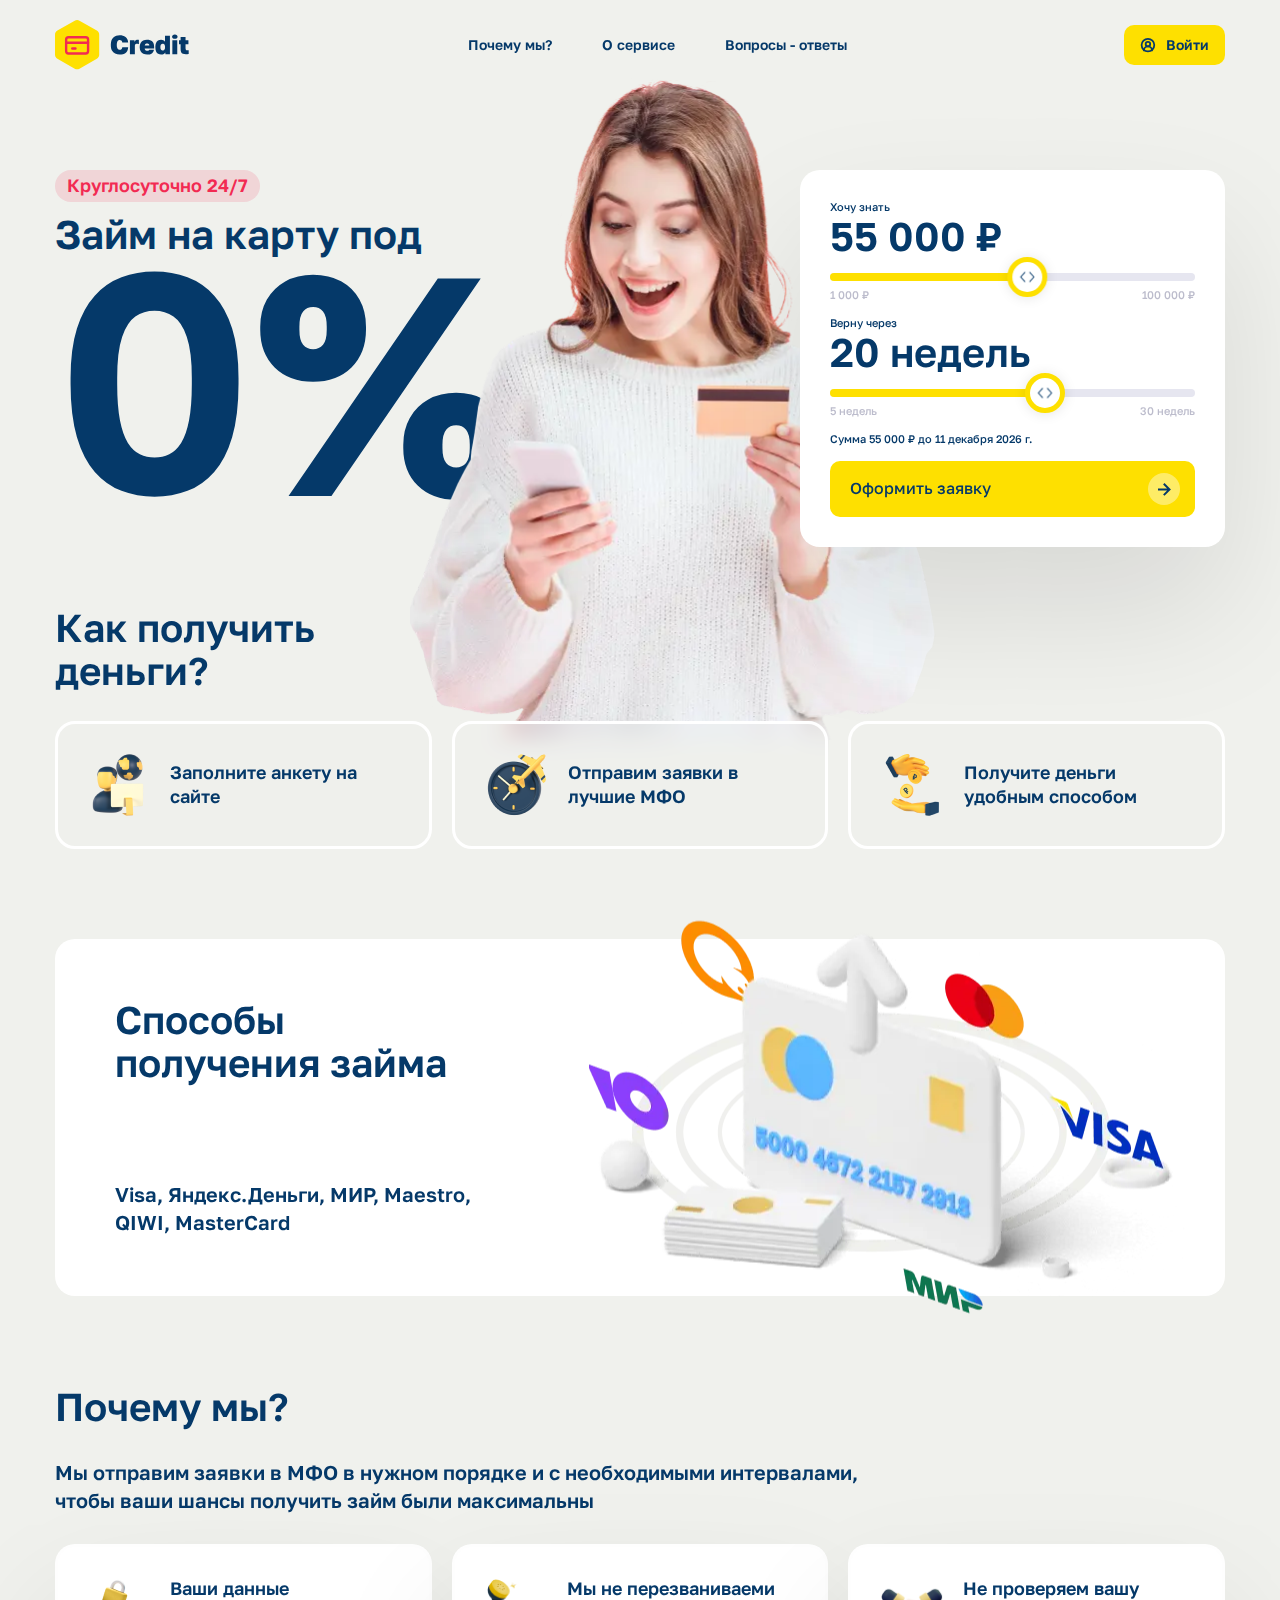
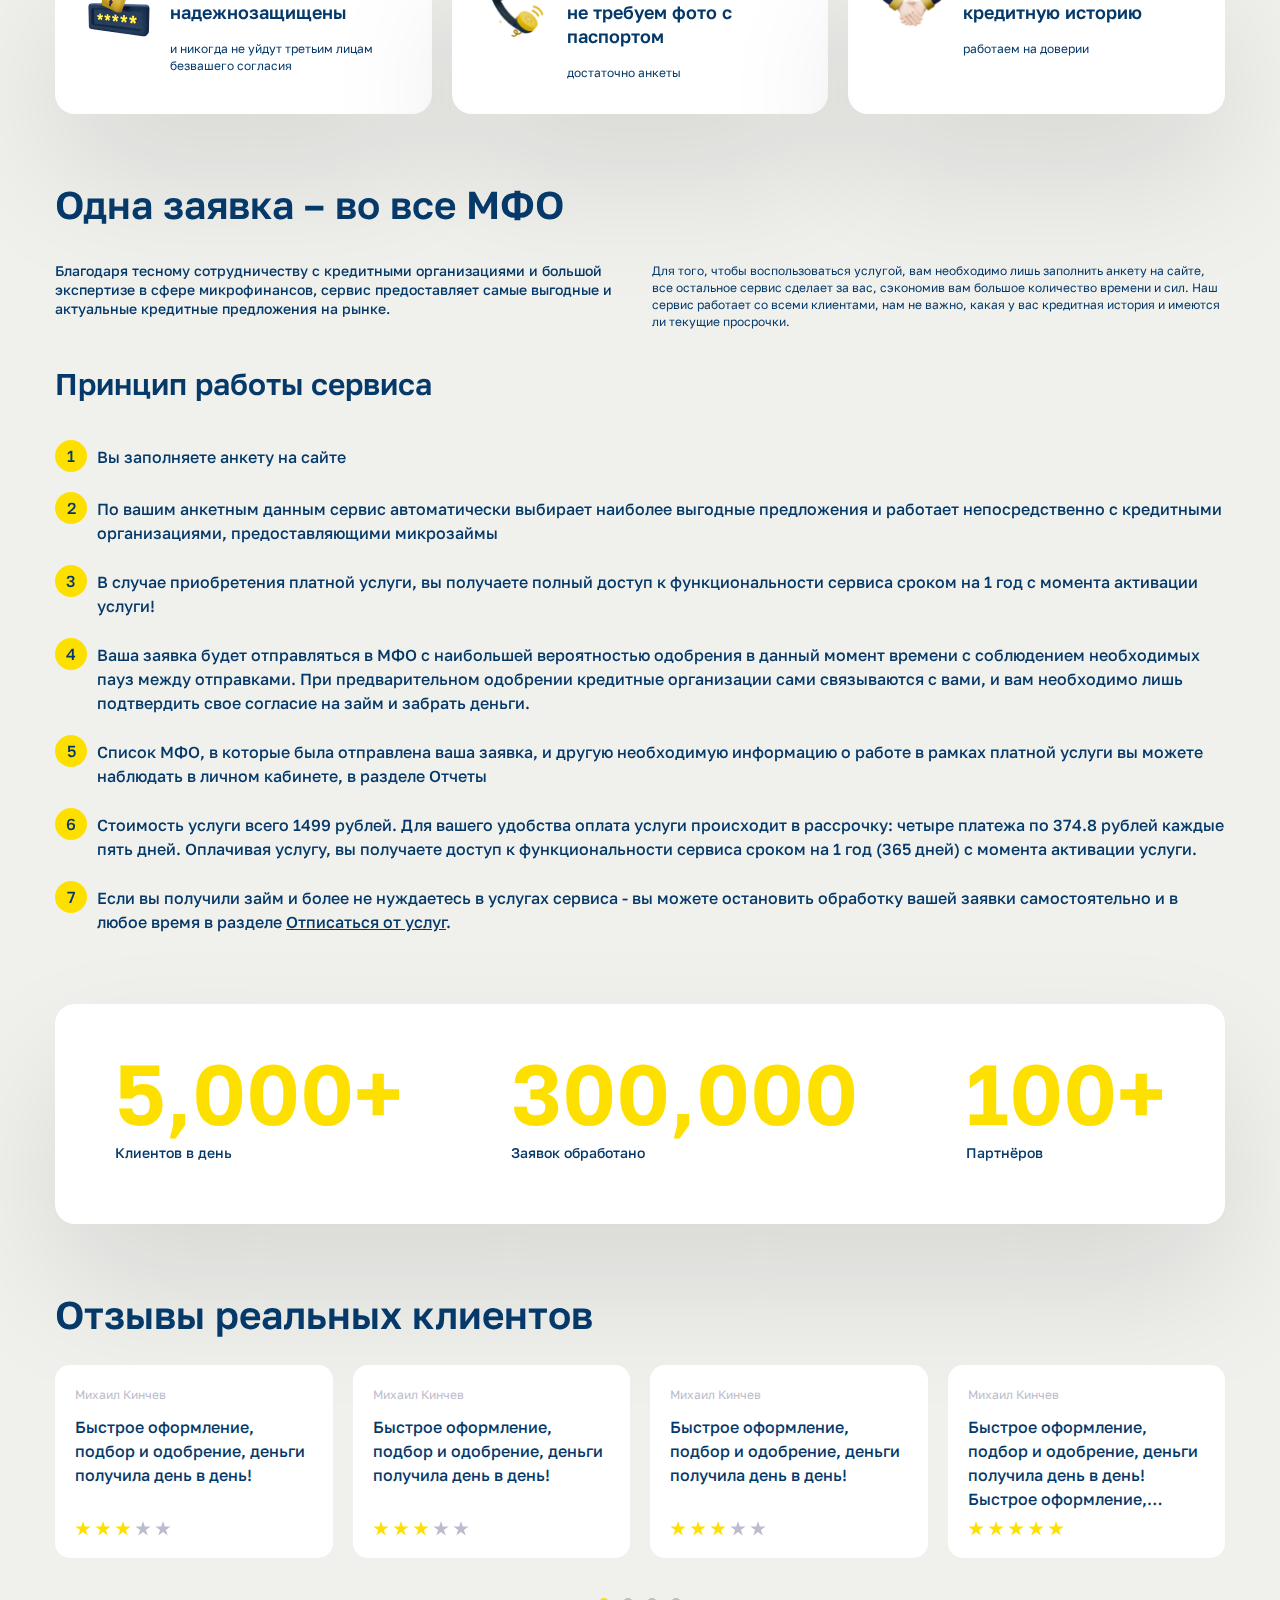
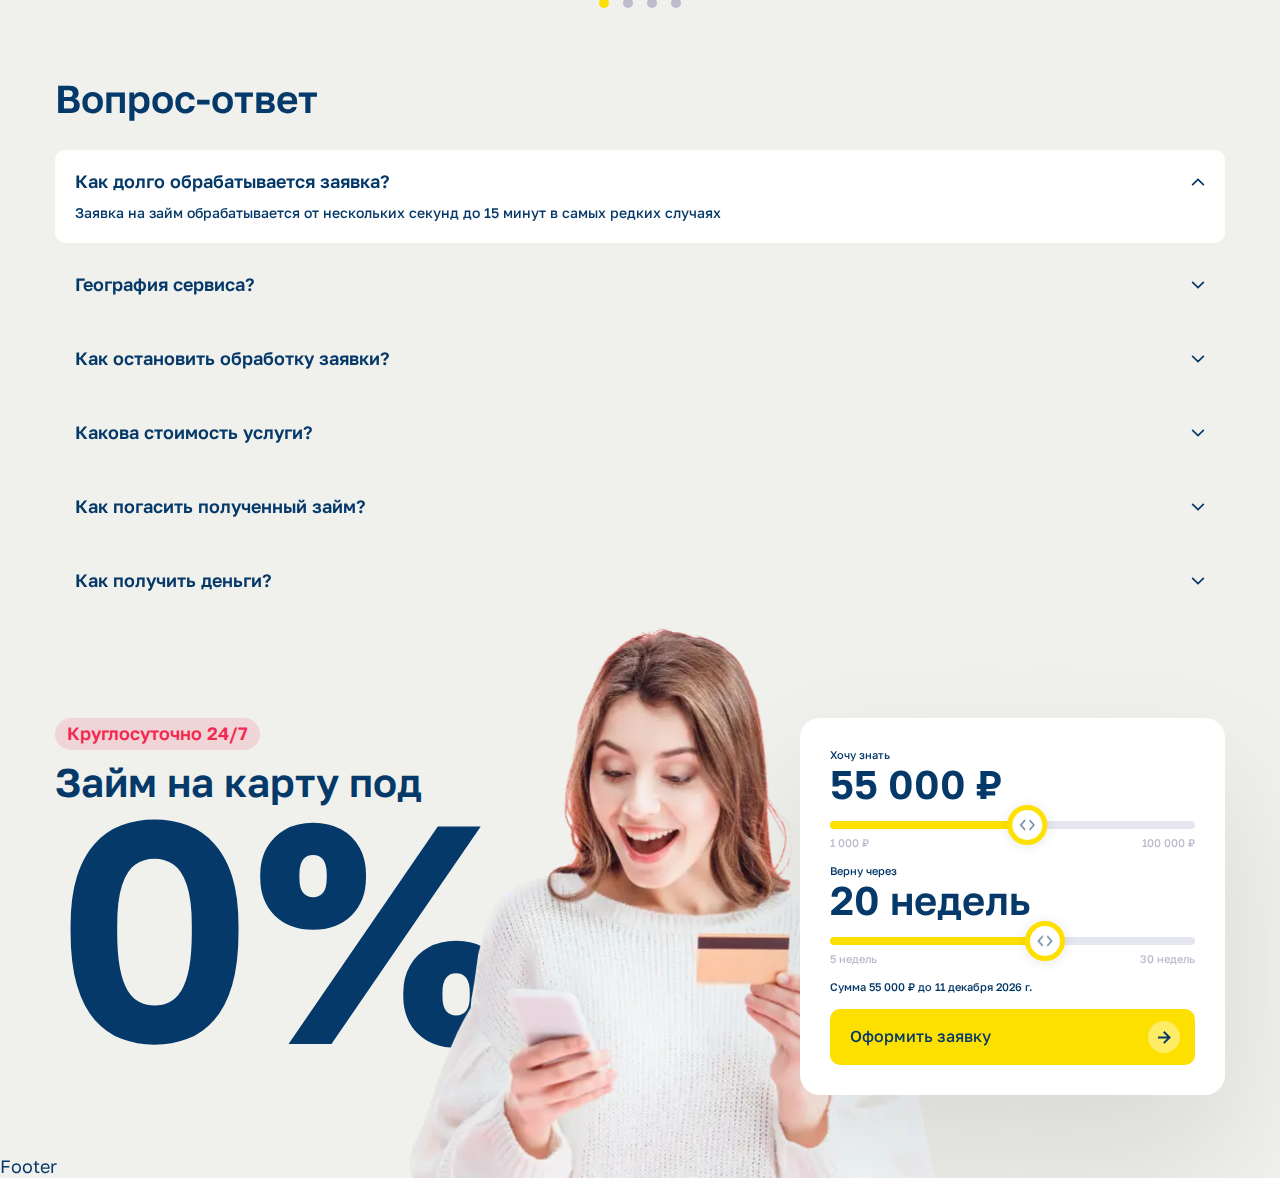
==== index.html @ 1c67c87c "init" ====
<!DOCTYPE html>
<html lang="ru">
  <head>
    <meta charset="UTF-8" />
    <meta http-equiv="x-ua-compatible" content="ie=edge" />
    <meta
      name="viewport"
      content="width=device-width,initial-scale=1,shrink-to-fit=no"
    />
    <meta name="robots" content="index, follow" />
    <meta name="google" content="notranslate" />
    <meta name="format-detection" content="telephone=no" />
    <meta name="description" content="" />
    <title>Главная</title>
    <link rel="stylesheet" href="./css/index.min.css" />
  </head>
  <body>
    <div class="wrapper">
      <header class="header" data-menu>
        <div class="container">
          <div class="header__wrapper">
            <a class="header__loog" href="./index.html"
              ><img src="./images/header/logo.svg" alt="logo"
            /></a>
            <div class="header__menu">
              <div class="header__actions">
                <div class="header__actions-wrapper">
                  <span class="header__action" data-anchor="application"
                    >Почему мы?</span
                  >
                  <a class="header__action" href="#">О сервисе</a>
                  <span class="header__action" data-anchor="questions"
                    >Вопросы - ответы</span
                  >
                </div>
              </div>
              <a class="header__menu-button button button_icon" href="#"
                ><svg>
                  <use
                    href="./images/sprite.svg#user"
                    xlink:href="./images/sprite.svg#user"
                  ></use>
                </svg>
                Войти</a
              >
            </div>
            <a class="header__user" href="#"
              ><svg>
                <use
                  href="./images/sprite.svg#user"
                  xlink:href="./images/sprite.svg#user"
                ></use>
              </svg>
              <span>Войти</span></a
            >
            <div class="header__menu-toggle" data-menu-toggle>
              <svg class="header__menu-icon-burger">
                <use
                  href="./images/sprite.svg#menu"
                  xlink:href="./images/sprite.svg#menu"
                ></use>
              </svg>
              <svg class="header__menu-icon-cross">
                <use
                  href="./images/sprite.svg#cross"
                  xlink:href="./images/sprite.svg#cross"
                ></use>
              </svg>
            </div>
          </div>
        </div>
      </header>
      <main class="content">
        <div class="index">
          <div class="index__calc calc">
            <div class="container">
              <div class="calc__wrapper">
                <div class="calc__top">
                  <div>Круглосуточно 24/7</div>
                  <span>Займ на карту под</span> <strong>0%</strong>
                </div>
                <form class="calc__form">
                  <div class="calc__group">
                    <span class="calc__sublabel">Хочу знать</span>
                    <strong class="calc__current-value" data-range-slider-sum
                      >55 000 ₽</strong
                    >
                    <div class="calc__range" data-range-slider="sum"></div>
                  </div>
                  <div class="calc__group">
                    <span class="calc__sublabel">Верну через</span>
                    <strong
                      class="calc__current-value"
                      data-range-slider-value-date
                      >20 недель</strong
                    >
                    <div class="calc__range" data-range-slider="day"></div>
                  </div>
                  <span class="calc__output"
                    >Сумма <span data-range-slider-sum>55 000 ₽</span> до
                    <span data-range-slider-date>30 апреля 2024 г.</span> </span
                  ><button class="calc__submit button" type="submit">
                    Оформить заявку
                    <span class="button__icon"
                      ><svg>
                        <use
                          href="./images/sprite.svg#arrow"
                          xlink:href="./images/sprite.svg#arrow"
                        ></use></svg
                    ></span>
                  </button>
                </form>
                <picture class="calc__image"
                  ><source
                    srcset="./images/calc/img_01.webp"
                    type="image/webp"
                    media="(min-width: 768px)" />
                  <source
                    srcset="./images/calc/img_01.png"
                    type="image/png"
                    media="(min-width: 768px)" />
                  <source
                    srcset="./images/calc/img-mobile_01.webp"
                    type="image/webp" />
                  <img src="./images/calc/img-mobile_01.png" alt="image"
                /></picture>
              </div>
            </div>
          </div>
          <div class="index__get-money get-money">
            <div class="container">
              <div class="get-money__wrapper">
                <h2 class="get-money__title index__title">
                  Как получить<br />деньги?
                </h2>
                <div class="get-money__items">
                  <div class="get-money__item">
                    <img
                      class="get-money__icon"
                      src="./images/get-money/icon_01.png"
                      alt="icon"
                    />
                    <span class="get-money__label"
                      >Заполните анкету на сайте</span
                    >
                  </div>
                  <div class="get-money__item">
                    <img
                      class="get-money__icon"
                      src="./images/get-money/icon_02.png"
                      alt="icon"
                    />
                    <span class="get-money__label"
                      >Отправим заявки в лучшие МФО</span
                    >
                  </div>
                  <div class="get-money__item">
                    <img
                      class="get-money__icon"
                      src="./images/get-money/icon_03.png"
                      alt="icon"
                    />
                    <span class="get-money__label"
                      >Получите деньги удобным способом</span
                    >
                  </div>
                </div>
              </div>
            </div>
          </div>
          <div class="index__paycards paycards">
            <div class="container">
              <div class="paycards__wrapper">
                <div class="paycards__body">
                  <div class="paycards__info">
                    <h2 class="paycards__title index__title">
                      Способы<br />получения займа
                    </h2>
                    <span class="paycards__subtitle"
                      >Visa, Яндекс.Деньги, МИР, Maestro, QIWI, MasterCard</span
                    >
                  </div>
                  <div class="paycards__logos">
                    <img src="./images/paycards/logo_01.svg" alt="logo" />
                    <img src="./images/paycards/logo_02.svg" alt="logo" />
                    <img src="./images/paycards/logo_03.svg" alt="logo" />
                    <img src="./images/paycards/logo_04.svg" alt="logo" />
                    <img src="./images/paycards/logo_05.svg" alt="logo" />
                  </div>
                  <picture class="paycards__image"
                    ><source
                      srcset="./images/paycards/img_01.webp"
                      type="image/webp"
                      media="(min-width: 576px)" />
                    <img src="./images/paycards/img_01.png" alt="logos"
                  /></picture>
                </div>
              </div>
            </div>
          </div>
          <div class="index__features features">
            <div class="container">
              <div class="features__wrapper">
                <h2 class="features__title index__title">Почему мы?</h2>
                <span class="features__subtitle"
                  >Мы отправим заявки в МФО в нужном порядке и с необходимыми
                  интервалами, чтобы ваши шансы получить займ были
                  максимальны</span
                >
                <div class="features__items">
                  <div class="features__item">
                    <div class="features__logo">
                      <img src="./images/features/img_01.png" alt="logo" />
                    </div>
                    <div class="features__info">
                      <span class="features__label"
                        >Ваши данные надежнозащищены</span
                      >
                      <p class="features__sublabel">
                        и никогда не уйдут третьим лицам безвашего согласия
                      </p>
                    </div>
                  </div>
                  <div class="features__item">
                    <div class="features__logo">
                      <img src="./images/features/img_02.png" alt="logo" />
                    </div>
                    <div class="features__info">
                      <span class="features__label"
                        >Мы не перезваниваеми не требуем фото с паспортом</span
                      >
                      <p class="features__sublabel">достаточно анкеты</p>
                    </div>
                  </div>
                  <div class="features__item">
                    <div class="features__logo">
                      <img src="./images/features/img_03.png" alt="logo" />
                    </div>
                    <div class="features__info">
                      <span class="features__label"
                        >Не проверяем вашу кредитную историю</span
                      >
                      <p class="features__sublabel">работаем на доверии</p>
                    </div>
                  </div>
                </div>
              </div>
            </div>
          </div>
          <div class="index__index-info index-info">
            <div class="container">
              <div class="index-info__wrapper">
                <h2 class="index-info__title index__title">
                  Одна заявка – во все МФО
                </h2>
                <div class="index-info__head">
                  <span class="index-info__subtitle"
                    >Благодаря тесному сотрудничеству с кредитными организациями
                    и большой экспертизе в сфере микрофинансов, сервис
                    предоставляет самые выгодные и актуальные кредитные
                    предложения на рынке.</span
                  >
                  <span class="index-info__text"
                    >Для того, чтобы воспользоваться услугой, вам необходимо
                    лишь заполнить анкету на сайте, все остальное сервис сделает
                    за вас, сэкономив вам большое количество времени и сил. Наш
                    сервис работает со всеми клиентами, нам не важно, какая у
                    вас кредитная история и имеются ли текущие просрочки.</span
                  >
                </div>
                <span class="index-info__label">Принцип работы сервиса</span>
                <ul class="index-info__list">
                  <li class="index-info__item">
                    <p>Вы заполняете анкету на сайте</p>
                  </li>
                  <li class="index-info__item">
                    <p>
                      По вашим анкетным данным сервис автоматически выбирает
                      наиболее выгодные предложения и работает непосредственно с
                      кредитными организациями, предоставляющими микрозаймы
                    </p>
                  </li>
                  <li class="index-info__item">
                    <p>
                      В случае приобретения платной услуги, вы получаете полный
                      доступ к функциональности сервиса сроком на 1 год с
                      момента активации услуги!
                    </p>
                  </li>
                  <li class="index-info__item">
                    <p>
                      Ваша заявка будет отправляться в МФО с наибольшей
                      вероятностью одобрения в данный момент времени с
                      соблюдением необходимых пауз между отправками. При
                      предварительном одобрении кредитные организации сами
                      связываются с вами, и вам необходимо лишь подтвердить свое
                      согласие на займ и забрать деньги.
                    </p>
                  </li>
                  <li class="index-info__item">
                    <p>
                      Список МФО, в которые была отправлена ваша заявка, и
                      другую необходимую информацию о работе в рамках платной
                      услуги вы можете наблюдать в личном кабинете, в разделе
                      Отчеты
                    </p>
                  </li>
                  <li class="index-info__item">
                    <p>
                      Стоимость услуги всего 1499 рублей. Для вашего удобства
                      оплата услуги происходит в рассрочку: четыре платежа по
                      374.8 рублей каждые пять дней. Оплачивая услугу, вы
                      получаете доступ к функциональности сервиса сроком на 1
                      год (365 дней) с момента активации услуги.
                    </p>
                  </li>
                  <li class="index-info__item">
                    <p>
                      Если вы получили займ и более не нуждаетесь в услугах
                      сервиса - вы можете остановить обработку вашей заявки
                      самостоятельно и в любое время в разделе
                      <a href="#">Отписаться от услуг</a>.
                    </p>
                  </li>
                </ul>
              </div>
            </div>
          </div>
          <div class="index__statistics statistics">
            <div class="container">
              <div class="statistics__wrapper">
                <div class="statistics__items">
                  <div class="statistics__item">
                    <div class="statistics__icon">
                      <img src="./images/statistics/icon_01.svg" alt="icon" />
                    </div>
                    <div class="statistics__info">
                      <strong class="statistics__value">5,000+</strong>
                      <span class="statistics__label">Клиентов в день</span>
                    </div>
                  </div>
                  <div class="statistics__item">
                    <div class="statistics__icon">
                      <img src="./images/statistics/icon_02.svg" alt="icon" />
                    </div>
                    <div class="statistics__info">
                      <strong class="statistics__value">300,000</strong>
                      <span class="statistics__label">Заявок обработано</span>
                    </div>
                  </div>
                  <div class="statistics__item">
                    <div class="statistics__icon">
                      <img src="./images/statistics/icon_01.svg" alt="icon" />
                    </div>
                    <div class="statistics__info">
                      <strong class="statistics__value">100+</strong>
                      <span class="statistics__label">Партнёров</span>
                    </div>
                  </div>
                </div>
              </div>
            </div>
          </div>
          <div class="index__reviews reviews">
            <div class="container">
              <div class="reviews__wrapper">
                <h2 class="reviews__title index__title">
                  Отзывы реальных клиентов
                </h2>
                <div class="reviews__slider">
                  <div class="swiper" data-reviews-slider>
                    <div class="swiper-wrapper">
                      <div class="swiper-slide">
                        <div class="reviews__slide">
                          <span class="reviews__name">Михаил Кинчев</span>
                          <p class="reviews__comment">
                            Быстрое оформление, подбор и одобрение, деньги
                            получила день в день!
                          </p>
                          <div class="reviews__grade">
                            <img
                              src="./images/reviews/icon_01.svg"
                              alt="star"
                            />
                            <img
                              src="./images/reviews/icon_01.svg"
                              alt="star"
                            />
                            <img
                              src="./images/reviews/icon_01.svg"
                              alt="star"
                            />
                            <img
                              src="./images/reviews/icon_02.svg"
                              alt="star"
                            />
                            <img
                              src="./images/reviews/icon_02.svg"
                              alt="star"
                            />
                          </div>
                        </div>
                      </div>
                      <div class="swiper-slide">
                        <div class="reviews__slide">
                          <span class="reviews__name">Михаил Кинчев</span>
                          <p class="reviews__comment">
                            Быстрое оформление, подбор и одобрение, деньги
                            получила день в день!
                          </p>
                          <div class="reviews__grade">
                            <img
                              src="./images/reviews/icon_01.svg"
                              alt="star"
                            />
                            <img
                              src="./images/reviews/icon_01.svg"
                              alt="star"
                            />
                            <img
                              src="./images/reviews/icon_01.svg"
                              alt="star"
                            />
                            <img
                              src="./images/reviews/icon_02.svg"
                              alt="star"
                            />
                            <img
                              src="./images/reviews/icon_02.svg"
                              alt="star"
                            />
                          </div>
                        </div>
                      </div>
                      <div class="swiper-slide">
                        <div class="reviews__slide">
                          <span class="reviews__name">Михаил Кинчев</span>
                          <p class="reviews__comment">
                            Быстрое оформление, подбор и одобрение, деньги
                            получила день в день!
                          </p>
                          <div class="reviews__grade">
                            <img
                              src="./images/reviews/icon_01.svg"
                              alt="star"
                            />
                            <img
                              src="./images/reviews/icon_01.svg"
                              alt="star"
                            />
                            <img
                              src="./images/reviews/icon_01.svg"
                              alt="star"
                            />
                            <img
                              src="./images/reviews/icon_02.svg"
                              alt="star"
                            />
                            <img
                              src="./images/reviews/icon_02.svg"
                              alt="star"
                            />
                          </div>
                        </div>
                      </div>
                      <div class="swiper-slide">
                        <div class="reviews__slide">
                          <span class="reviews__name">Михаил Кинчев</span>
                          <p class="reviews__comment">
                            Быстрое оформление, подбор и одобрение, деньги
                            получила день в день! Быстрое оформление, подбор и
                            одобрение, деньги получила день в день!
                          </p>
                          <div class="reviews__grade">
                            <img
                              src="./images/reviews/icon_01.svg"
                              alt="star"
                            />
                            <img
                              src="./images/reviews/icon_01.svg"
                              alt="star"
                            />
                            <img
                              src="./images/reviews/icon_01.svg"
                              alt="star"
                            />
                            <img
                              src="./images/reviews/icon_01.svg"
                              alt="star"
                            />
                            <img
                              src="./images/reviews/icon_01.svg"
                              alt="star"
                            />
                          </div>
                        </div>
                      </div>
                      <div class="swiper-slide">
                        <div class="reviews__slide">
                          <span class="reviews__name">Михаил Кинчев</span>
                          <p class="reviews__comment">
                            Быстрое оформление, подбор и одобрение, деньги
                            получила день в день!
                          </p>
                          <div class="reviews__grade">
                            <img
                              src="./images/reviews/icon_01.svg"
                              alt="star"
                            />
                            <img
                              src="./images/reviews/icon_01.svg"
                              alt="star"
                            />
                            <img
                              src="./images/reviews/icon_01.svg"
                              alt="star"
                            />
                            <img
                              src="./images/reviews/icon_02.svg"
                              alt="star"
                            />
                            <img
                              src="./images/reviews/icon_02.svg"
                              alt="star"
                            />
                          </div>
                        </div>
                      </div>
                      <div class="swiper-slide">
                        <div class="reviews__slide">
                          <span class="reviews__name">Михаил Кинчев</span>
                          <p class="reviews__comment">
                            Быстрое оформление, подбор и одобрение, деньги
                            получила день в день! Быстрое оформление, подбор и
                            одобрение, деньги получила день в день!
                          </p>
                          <div class="reviews__grade">
                            <img
                              src="./images/reviews/icon_01.svg"
                              alt="star"
                            />
                            <img
                              src="./images/reviews/icon_01.svg"
                              alt="star"
                            />
                            <img
                              src="./images/reviews/icon_01.svg"
                              alt="star"
                            />
                            <img
                              src="./images/reviews/icon_01.svg"
                              alt="star"
                            />
                            <img
                              src="./images/reviews/icon_01.svg"
                              alt="star"
                            />
                          </div>
                        </div>
                      </div>
                      <div class="swiper-slide">
                        <div class="reviews__slide">
                          <span class="reviews__name">Михаил Кинчев</span>
                          <p class="reviews__comment">
                            Быстрое оформление, подбор и одобрение, деньги
                            получила день в день!
                          </p>
                          <div class="reviews__grade">
                            <img
                              src="./images/reviews/icon_01.svg"
                              alt="star"
                            />
                            <img
                              src="./images/reviews/icon_01.svg"
                              alt="star"
                            />
                            <img
                              src="./images/reviews/icon_01.svg"
                              alt="star"
                            />
                            <img
                              src="./images/reviews/icon_02.svg"
                              alt="star"
                            />
                            <img
                              src="./images/reviews/icon_02.svg"
                              alt="star"
                            />
                          </div>
                        </div>
                      </div>
                    </div>
                  </div>
                  <div class="reviews__pagination"></div>
                </div>
              </div>
            </div>
          </div>
          <div class="index__questions questions">
            <div class="container">
              <div class="questions__wrapper">
                <h2 class="questions__title index__title">Вопрос-ответ</h2>
                <div class="questions__items" data-questions-ac data-ac>
                  <div class="questions__item active" data-ac-item>
                    <div class="questions__button" data-ac-button>
                      Как долго обрабатывается заявка?
                      <div class="questions__icon">
                        <svg>
                          <use
                            href="./images/sprite.svg#drop"
                            xlink:href="./images/sprite.svg#drop"
                          ></use>
                        </svg>
                      </div>
                    </div>
                    <div class="questions__body" data-ac-body>
                      <p class="questions__answer">
                        Заявка на займ обрабатывается от нескольких секунд до 15
                        минут в самых редких случаях
                      </p>
                    </div>
                  </div>
                  <div class="questions__item" data-ac-item>
                    <div class="questions__button" data-ac-button>
                      География сервиса?
                      <div class="questions__icon">
                        <svg>
                          <use
                            href="./images/sprite.svg#drop"
                            xlink:href="./images/sprite.svg#drop"
                          ></use>
                        </svg>
                      </div>
                    </div>
                    <div
                      class="questions__body"
                      data-ac-body
                      style="display: none"
                    >
                      <p class="questions__answer">
                        Заявка на займ обрабатывается от нескольких секунд до 15
                        минут в самых редких случаях Заявка на займ
                        обрабатывается от нескольких секунд до 15 минут в самых
                        редких случаях Заявка на займ обрабатывается от
                        нескольких секунд до 15 минут в самых редких случаях
                      </p>
                    </div>
                  </div>
                  <div class="questions__item" data-ac-item>
                    <div class="questions__button" data-ac-button>
                      Как остановить обработку заявки?
                      <div class="questions__icon">
                        <svg>
                          <use
                            href="./images/sprite.svg#drop"
                            xlink:href="./images/sprite.svg#drop"
                          ></use>
                        </svg>
                      </div>
                    </div>
                    <div
                      class="questions__body"
                      data-ac-body
                      style="display: none"
                    >
                      <p class="questions__answer">
                        Заявка на займ обрабатывается от нескольких секунд до 15
                        минут в самых редких случаях Заявка на займ
                        обрабатывается от нескольких секунд до 15 минут в самых
                        редких случаях Заявка на займ обрабатывается от
                        нескольких секунд до 15 минут в самых редких случаях
                      </p>
                    </div>
                  </div>
                  <div class="questions__item" data-ac-item>
                    <div class="questions__button" data-ac-button>
                      Какова стоимость услуги?
                      <div class="questions__icon">
                        <svg>
                          <use
                            href="./images/sprite.svg#drop"
                            xlink:href="./images/sprite.svg#drop"
                          ></use>
                        </svg>
                      </div>
                    </div>
                    <div
                      class="questions__body"
                      data-ac-body
                      style="display: none"
                    >
                      <p class="questions__answer">
                        Заявка на займ обрабатывается от нескольких секунд до 15
                        минут в самых редких случаях Заявка на займ
                        обрабатывается от нескольких секунд до 15 минут в самых
                        редких случаях Заявка на займ обрабатывается от
                        нескольких секунд до 15 минут в самых редких случаях
                      </p>
                    </div>
                  </div>
                  <div class="questions__item" data-ac-item>
                    <div class="questions__button" data-ac-button>
                      Как погасить полученный займ?
                      <div class="questions__icon">
                        <svg>
                          <use
                            href="./images/sprite.svg#drop"
                            xlink:href="./images/sprite.svg#drop"
                          ></use>
                        </svg>
                      </div>
                    </div>
                    <div
                      class="questions__body"
                      data-ac-body
                      style="display: none"
                    >
                      <p class="questions__answer">
                        Заявка на займ обрабатывается от нескольких секунд до 15
                        минут в самых редких случаях Заявка на займ
                        обрабатывается от нескольких секунд до 15 минут в самых
                        редких случаях Заявка на займ обрабатывается от
                        нескольких секунд до 15 минут в самых редких случаях
                      </p>
                    </div>
                  </div>
                  <div class="questions__item" data-ac-item>
                    <div class="questions__button" data-ac-button>
                      Как получить деньги?
                      <div class="questions__icon">
                        <svg>
                          <use
                            href="./images/sprite.svg#drop"
                            xlink:href="./images/sprite.svg#drop"
                          ></use>
                        </svg>
                      </div>
                    </div>
                    <div
                      class="questions__body"
                      data-ac-body
                      style="display: none"
                    >
                      <p class="questions__answer">
                        Заявка на займ обрабатывается от нескольких секунд до 15
                        минут в самых редких случаях Заявка на займ
                        обрабатывается от нескольких секунд до 15 минут в самых
                        редких случаях Заявка на займ обрабатывается от
                        нескольких секунд до 15 минут в самых редких случаях
                      </p>
                    </div>
                  </div>
                </div>
              </div>
            </div>
          </div>
          <div class="index__calc-bottom calc">
            <div class="container">
              <div class="calc__wrapper">
                <div class="calc__top">
                  <div>Круглосуточно 24/7</div>
                  <span>Займ на карту под</span> <strong>0%</strong>
                </div>
                <form class="calc__form">
                  <div class="calc__group">
                    <span class="calc__sublabel">Хочу знать</span>
                    <strong class="calc__current-value" data-range-slider-sum
                      >55 000 ₽</strong
                    >
                    <div class="calc__range" data-range-slider="sum"></div>
                  </div>
                  <div class="calc__group">
                    <span class="calc__sublabel">Верну через</span>
                    <strong
                      class="calc__current-value"
                      data-range-slider-value-date
                      >20 недель</strong
                    >
                    <div class="calc__range" data-range-slider="day"></div>
                  </div>
                  <span class="calc__output"
                    >Сумма <span data-range-slider-sum>55 000 ₽</span> до
                    <span data-range-slider-date>30 апреля 2024 г.</span> </span
                  ><button class="calc__submit button" type="submit">
                    Оформить заявку
                    <span class="button__icon"
                      ><svg>
                        <use
                          href="./images/sprite.svg#arrow"
                          xlink:href="./images/sprite.svg#arrow"
                        ></use></svg
                    ></span>
                  </button>
                </form>
                <picture class="calc__image"
                  ><source
                    srcset="./images/calc/img_01.webp"
                    type="image/webp"
                    media="(min-width: 768px)" />
                  <source
                    srcset="./images/calc/img_01.png"
                    type="image/png"
                    media="(min-width: 768px)" />
                  <source
                    srcset="./images/calc/img-mobile_01.webp"
                    type="image/webp" />
                  <img src="./images/calc/img-mobile_01.png" alt="image"
                /></picture>
              </div>
            </div>
          </div>
        </div>
      </main>
      <footer class="footer"><h1 class="footer__title">Footer</h1></footer>
    </div>
    <script src="./js/index.js"></script>
  </body>
</html>
---- css/index.min.css ----
@charset "UTF-8";:root{--max-width-wrapper:1920px;--max-width-container:1170px;--container-pi:10px;--header-height:60px;--base-cristal-white:#ffffff;--base-rich-black:#053969;--brandbook-main:#fee000;--brandbook-grass:#9ed6a1;--brandbook-bordo:#760000;--brandbook-bottons:#204f3d;--brandbook-more:#f22a52;--buttons-white:#ffffff;--buttons-yellow:#fee000;--buttons-green:#2dbe64;--buttons-blue:#00a3ff;--buttons-red:#fe4928;--buttons-violet:#7b61ff;--gray-gray-10:#fafaff;--gray-gray-20:#f0f1ed;--gray-gray-30:#e6e6f0;--gray-gray-40:#bcbccc;--gray-gray-50:#9393a3;--gray-gray-60:#67677a;--gray-gray-70:#3e3e52;--tech-hot-red:#ff0000;--tech-sky:#00a3ff;--tech-greentekila:#0ff14e;--tech-barbie:#ff00a8;--zIndex:999}@media (min-width:768px){:root{--header-height:70px}}@media (min-width:1200px){:root{--header-height:90px}}*{padding:0;margin:0;border:0}*,:after,:before{box-sizing:border-box}:active,:focus{outline:0}a:active,a:focus{outline:0}aside,footer,header,nav{display:block}body,html{height:100%;width:100%;font-size:100%;line-height:1;-ms-text-size-adjust:100%;-moz-text-size-adjust:100%;-webkit-text-size-adjust:100%}button,input,textarea{font-family:inherit}input::-ms-clear{display:none}button{cursor:pointer}button::-moz-focus-inner{padding:0;border:0}a,a:visited{text-decoration:none}a:hover{text-decoration:none}ul li{list-style:none}img{max-width:100%;height:auto;-o-object-fit:cover;object-fit:cover;vertical-align:top}h1,h2,h3,h4,h5,h6{font-size:inherit;font-weight:inherit}@font-face{font-family:Golos;font-style:normal;font-weight:400;src:local("Golos"),local("Golos"),url(../fonts/golos/GolosText-Regular.woff2) format("woff2"),url(../fonts/golos/GolosText-Regular.woff) format("woff"),url(../fonts/golos/GolosText-Regular.ttf) format("truetype")}@font-face{font-family:Golos;font-style:normal;font-weight:500;src:local("Golos"),local("Golos"),url(../fonts/golos/GolosText-Medium.woff2) format("woff2"),url(../fonts/golos/GolosText-Medium.woff) format("woff"),url(../fonts/golos/GolosText-Medium.ttf) format("truetype")}@font-face{font-family:Golos;font-style:normal;font-weight:600;src:local("Golos"),local("Golos"),url(../fonts/golos/GolosText-SemiBold.woff2) format("woff2"),url(../fonts/golos/GolosText-SemiBold.woff) format("woff"),url(../fonts/golos/GolosText-SemiBold.ttf) format("truetype")}@font-face{font-family:Golos;font-style:normal;font-weight:700;src:local("Golos"),local("Golos"),url(../fonts/golos/GolosText-Bold.woff2) format("woff2"),url(../fonts/golos/GolosText-Bold.woff) format("woff"),url(../fonts/golos/GolosText-Bold.ttf) format("truetype")}@font-face{font-family:Inter;font-style:normal;font-weight:600;src:local("Inter"),local("Inter"),url(../fonts/inter/Inter-SemiBold.woff2) format("woff2"),url(../fonts/inter/Inter-SemiBold.woff) format("woff"),url(../fonts/inter/Inter-SemiBold.ttf) format("truetype")}body{font-family:Golos;font-size:1.125rem;font-style:normal;line-height:1.3;font-weight:400;color:var(--base-rich-black,#053969);background:var(--gray-gray-20,#f0f1ed)}body.no-scroll{overflow:hidden}.button{--height:3.25rem;--border-radius:0.625rem;--pl:1.25rem;--pr:0.938rem;--fs:1rem;--clr:var(--base-rich-black, #053969);--bg:var(--buttons-yellow, #fee000);--bg-hover:#feb700;--icon-size:2rem;--icon-svg-size:0.813rem;--icon-bg:rgba(255, 255, 255, 0.4);width:100%;min-height:var(--height);padding:0 var(--pr) 0 var(--pl);display:flex;align-items:center;justify-content:center;gap:10px;cursor:pointer;font-size:var(--fs);font-style:normal;font-weight:500;line-height:1.2;color:var(--clr);border-radius:var(--border-radius);background:var(--bg);transition:background .2s linear;border:none;outline:0}@media (any-hover:hover){.button:hover{background:var(--bg-hover)}}@media (min-width:768px){.button{--height:3.5rem}}.button__icon{flex:0 0 var(--icon-size);width:var(--icon-size);height:var(--icon-size);margin:0 0 0 auto;display:flex;align-items:center;justify-content:center;border-radius:50%;background:var(--icon-bg)}.button__icon svg{flex:0 0 var(--icon-svg-size);width:var(--icon-svg-size);height:var(--icon-svg-size);display:block;fill:currentColor}@media (min-width:768px){.button_sm{--height:2.5rem;--fs:0.875rem}}.button_secondary{--height:2.5rem;--fs:0.875rem}.wrapper{--_max-width:var(--max-width-wrapper, 1920px);width:100%;max-width:var(--_max-width);min-height:100%;margin:0 auto;display:flex;flex-direction:column;overflow:hidden}@media (max-width:768px){.wrapper{padding:var(--header-height) 0 0 0}}.container{--_max-width-container:var(--max-width-container, 1170px);--_padding-inline:var(--container-pi, 10px);margin:0 auto;padding:0 var(--_padding-inline);max-width:calc(var(--_max-width-container) + var(--_padding-inline) * 2)}.image{display:block;position:relative}.image img{width:100%;height:100%;display:block;position:absolute;top:0;left:0;-o-object-fit:cover;object-fit:cover}.content{flex:1 1 auto}@media (max-width:768px){.header{position:fixed;top:0;left:0;right:0;z-index:var(--zIndex)}.header.active .header__menu{transform:scale(1);opacity:1;visibility:visible;pointer-events:auto}.header.active .header__menu-toggle .header__menu-icon-burger{display:none}.header.active .header__menu-toggle .header__menu-icon-cross{display:block}.header.scrolled .header__wrapper::after{opacity:1;visibility:visible;pointer-events:auto}}.header__wrapper{min-height:var(--header-height);display:flex;align-items:center;justify-content:space-between;gap:15px}.header__wrapper::after{content:"";display:block;position:absolute;top:0;left:0;right:0;bottom:0;z-index:-1;background:rgba(240,241,237,.05);-webkit-backdrop-filter:blur(11px);backdrop-filter:blur(11px);opacity:0;visibility:hidden;pointer-events:none;transition-property:opacity,visibility,transform;transition-duration:.2s}@media (min-width:768px){.header__wrapper{padding:.625rem 0}.header__wrapper::after{display:none}}.header__loog{flex:0 0 113px;display:block}.header__loog img{width:100%}@media (min-width:768px){.header__loog{flex:0 1 135px;min-width:113px}}.header__menu-toggle,.header__user{flex:0 0 1.857em;height:1.857em;display:flex;align-items:center;justify-content:center;font-size:.875rem;font-weight:600;line-height:1.571;color:var(--base-rich-black,#053969);cursor:pointer;transition:color .2s linear,background .2s linear}.header__menu-toggle svg,.header__user svg{flex:0 0 auto;width:100%;height:100%;display:block;fill:transparent;stroke:currentColor;stroke-width:2;stroke-linecap:round}.header__menu-toggle span,.header__user span{display:none}@media (any-hover:hover){.header__menu-toggle:hover,.header__user:hover{color:var(--buttons-yellow,#fee000)}}@media (min-width:768px){.header__menu-toggle,.header__user{flex:0 0 auto;height:2.857em;padding:0 1.143em;border-radius:10px;background:var(--buttons-yellow,#fee000)}.header__menu-toggle svg,.header__user svg{flex:0 0 1.143em;width:1.143em;height:1.143em}.header__menu-toggle span,.header__user span{padding:0 0 0 .714em;display:block}}@media (min-width:768px) and (any-hover:hover){.header__menu-toggle:hover,.header__user:hover{color:var(--base-cristal-white,#fff);background:var(--base-rich-black,#053969)}}@media (max-width:768px){.header__user{display:none}}.header__menu-toggle .header__menu-icon-cross{display:none}@media (min-width:768px){.header__menu-toggle{display:none}}@media (max-width:768px){.header__menu{--padding-top:calc(var(--header-height) + 25px);padding:var(--padding-top) var(--container-pi) 20px var(--container-pi);display:flex;flex-direction:column;gap:.938rem;position:fixed;top:0;left:0;right:0;bottom:0;z-index:-1;transform:scale(1.1);opacity:0;visibility:hidden;pointer-events:none;transition-property:opacity,visibility,transform;transition-duration:.2s;background:var(--gray-gray-20,#f0f1ed)}.header__menu_default{--padding-top:calc(var(--header-height) + 10px)}.header__menu_default .header__actions .header__actions-wrapper{justify-content:flex-start}.header__menu_default .header__actions .header__action{padding:.75em .6em;justify-content:flex-start;text-align:left}}@media (max-width:768px){.header__actions{flex:1 1 auto;display:flex;flex-direction:column;overflow-x:hidden;overflow-y:auto}}.header__actions-wrapper{flex:1 1 auto;display:flex;flex-direction:column}@media (min-width:768px){.header__actions-wrapper{flex-direction:row;flex-wrap:wrap;gap:.938rem 1.25rem}}@media (min-width:1200px){.header__actions-wrapper{gap:.938rem 3.125rem}}.header__action{padding:.625em 0;display:flex;align-items:center;justify-content:center;font-size:1rem;font-weight:600;text-align:center;line-height:1.571;color:var(--base-rich-black,#053969);cursor:pointer;transition:color .2s linear,background .2s linear,border .2s linear;border-radius:.5em}.header__action.active{background:var(--base-cristal-white,#fff)}.header__action.active .header__action-icon{fill:var(--buttons-yellow,#fee000)}.header__action.active .header__action-icon_stroke{fill:transparent;stroke:var(--buttons-yellow,#fee000)}@media (min-width:768px){.header__action{padding:0;display:block;font-size:.875rem;text-align:left;border-radius:0;background:0 0;border-top:1px solid transparent;border-bottom:1px solid transparent}.header__action.active{color:var(--base-rich-black,#053969);background:0 0}}@media (min-width:768px) and (any-hover:hover){.header__action:hover{border-bottom-color:currentColor}}.header__action-icon{flex:0 0 1em;width:1em;height:1em;margin:0 .625em 0 0;display:block;fill:var(--gray-gray-40,#bcbccc);transition:fill .2s linear,stroke .2s linear}.header__action-icon_stroke{fill:transparent;stroke:var(--gray-gray-40,#bcbccc)}@media (min-width:768px){.header__action-icon{display:none}}.header__menu-button svg{flex:0 0 1.125rem;width:1.125rem;height:1.125rem;display:block;fill:transparent;stroke:currentColor;stroke-width:2}@media (min-width:768px){.header__menu-button{display:none}}.index__title{margin:0 0 .75em 0;display:block;font-size:clamp(1.5rem,1.192rem + 1.54vw,2.5rem);font-weight:600;line-height:1.1;color:var(--base-rich-black,#053969)}.index__get-money,.index__paycards{margin:0 0 40px 0}@media (min-width:768px){.index__get-money,.index__paycards{margin:0 0 50px 0}}@media (min-width:992px){.index__get-money,.index__paycards{margin:0 0 70px 0}}@media (min-width:1200px){.index__get-money,.index__paycards{margin:0 0 90px 0}}.index__features,.index__index-info,.index__questions,.index__reviews,.index__statistics{margin:0 0 40px 0}@media (min-width:768px){.index__features,.index__index-info,.index__questions,.index__reviews,.index__statistics{margin:0 0 50px 0}}@media (min-width:992px){.index__features,.index__index-info,.index__questions,.index__reviews,.index__statistics{margin:0 0 60px 0}}@media (min-width:1200px){.index__features,.index__index-info,.index__questions,.index__reviews,.index__statistics{margin:0 0 70px 0}}@media (min-width:768px){.index__calc-bottom.calc{padding-top:35px}}.calc{padding:0 0 40px 0}@media (min-width:576px){.calc{padding:0 0 60px 0}}@media (min-width:768px){.calc{padding:80px 0 60px 0}}.calc__wrapper{max-width:450px;margin:0 auto;position:relative}@media (min-width:768px){.calc__wrapper{max-width:none;margin:0;display:flex;justify-content:space-between;gap:15px}}.calc__form{padding:15px;display:flex;flex-direction:column;border-radius:12px;background:var(--base-cristal-white,#fff);box-shadow:0 64px 134px 0 rgba(0,0,0,.1)}@media (min-width:576px){.calc__form{padding:20px}}@media (min-width:768px){.calc__form{flex:0 1 26.563rem;padding:30px;border-radius:20px}}.calc__group{margin:0 0 40px 0}@media (min-width:576px){.calc__group{margin:0 0 35px 0}}.calc__output,.calc__sublabel{display:block;font-size:.688rem;font-weight:500;line-height:1.273;color:var(--base-rich-black,#053969)}.calc__current-value{margin:0 0 1.25rem 0;display:block;font-size:1.688rem;font-weight:600;line-height:1.1;color:var(--base-rich-black,#053969)}@media (min-width:576px){.calc__current-value{margin:0 0 .938rem 0;font-size:2rem}}@media (min-width:768px){.calc__current-value{font-size:2.5rem}}.calc__output{margin:0 0 .938rem 0}.calc__submit{margin:auto 0 0 0}.calc__image{width:176px;display:block;position:absolute;top:0;right:0;z-index:-1}.calc__image img{width:100%}@media (min-width:768px){.calc__image{width:500px;top:auto;right:auto;left:50%;bottom:-193px;transform:translate3d(calc(-50% + 40px),0,0)}}@media (min-width:1200px){.calc__image{width:540px}}.calc__top{margin:0 0 1.563rem 0;display:flex;flex-direction:column;align-items:flex-start;position:relative;z-index:-1}.calc__top>div{padding:.222em .667em;margin:0 0 .556em 0;display:flex;align-items:center;justify-content:center;font-size:.625rem;text-align:center;font-weight:600;line-height:1.333;color:var(--brandbook-more,#f22a52);border-radius:83px;background:rgba(242,42,82,.14)}.calc__top>span{margin:0 0 .625rem 0;display:block;font-size:1rem;font-weight:600;line-height:1.1;color:var(--base-rich-black,#053969)}.calc__top>strong{display:block;font-size:110px;font-weight:600;line-height:.669;color:var(--base-rich-black,#053969)}@media (min-width:768px){.calc__top{flex:0 1 auto;margin:0}.calc__top>div{font-size:.875rem}.calc__top>span{margin:0 0 .938rem 0;font-size:1.875rem}.calc__top>strong{font-size:220px}}@media (min-width:1200px){.calc__top>div{font-size:1.125rem}.calc__top>span{font-size:2.5rem}.calc__top>strong{font-size:311px}}.calc__range.noUi-target{--height:8px;--border-radius:20px;--handle-size:40px;height:var(--height);padding:0 calc(var(--handle-size)/ 2);border-radius:var(--border-radius);background:var(--gray-gray-30,#e6e6f0);border:none;box-shadow:none}.calc__range.noUi-target::before{content:"";height:100%;width:calc(var(--handle-size)/ 2 + 2px);display:block;position:absolute;top:0;left:0;border-top-left-radius:var(--border-radius);border-bottom-left-radius:var(--border-radius);background:var(--brandbook-main,#fee000)}.calc__range.noUi-target .noUi-connects{border-radius:0}.calc__range.noUi-target .noUi-connect{background:var(--brandbook-main,#fee000)}.calc__range.noUi-target .noUi-handle{width:var(--handle-size);height:var(--handle-size);border-radius:50%;border:5px solid var(--brandbook-main,#fee000);top:calc(var(--height)/ 2);right:0;transform:translate3d(50%,-50%,0);background:var(--base-cristal-white,#fff);box-shadow:0 1px 13px 0 rgba(0,0,0,.1)}.calc__range.noUi-target .noUi-handle::before{display:none}.calc__range.noUi-target .noUi-handle::after{width:15px;height:11px;display:block;top:50%;left:50%;transform:translate3d(-50%,-50%,0);background-color:transparent;background-image:url(../images/calc/icon_01.svg);background-repeat:no-repeat;background-position:center;background-size:cover}.calc__range.noUi-target .noUi-pips{height:auto;padding:10px 0 0 0;display:flex;align-items:center;justify-content:space-between}.calc__range.noUi-target .noUi-value{position:static;transform:none;font-size:.688rem;font-weight:500;line-height:1.1;color:var(--gray-gray-40,#bcbccc)}.calc__range.noUi-target .noUi-marker{display:none}@media (min-width:576px){.calc__range.noUi-target .noUi-pips{padding:8px 0 0 0}}@media (max-width:576px){.get-money__title br{display:none}}.get-money__items{display:grid;grid-template-columns:repeat(auto-fit,minmax(300px,1fr));grid-auto-rows:1fr;gap:10px}@media (min-width:768px){.get-money__items{gap:20px}}.get-money__item{padding:10px;display:flex;align-items:center;border-radius:15px;border:1px solid var(--base-cristal-white,#fff);background:rgba(240,241,237,.05);-webkit-backdrop-filter:blur(11px);backdrop-filter:blur(11px)}@media (min-width:768px){.get-money__item{padding:20px;border-radius:20px;border-width:3px}}@media (min-width:1200px){.get-money__item{padding:30px}}.get-money__icon{flex:0 0 52px;margin:0 20px 0 0}@media (min-width:768px){.get-money__icon{flex:0 0 62px}}.get-money__label{display:block;font-size:.875rem;font-weight:600;line-height:1.333;color:var(--base-rich-black,#053969)}@media (min-width:768px){.get-money__label{font-size:1.125rem}}.paycards__body{padding:20px;display:flex;flex-direction:column;position:relative;border-radius:12px;background:var(--base-cristal-white,#fff)}@media (min-width:768px){.paycards__body{padding:40px;border-radius:20px}}@media (min-width:1200px){.paycards__body{min-height:357px;padding:60px}}.paycards__info{display:flex;flex-direction:column;justify-content:space-between;position:relative;z-index:1}@media (min-width:576px){.paycards__info{max-width:22.5rem}}@media (min-width:1200px){.paycards__info{flex:1 1 auto}}.paycards__subtitle{display:block;font-size:.875rem;font-weight:600;line-height:1.4;color:var(--base-rich-black,#053969)}@media (min-width:576px){.paycards__subtitle{font-size:1rem}}@media (min-width:768px){.paycards__subtitle{font-size:1.25rem}}.paycards__logos{margin:20px 0 0 0;display:grid;grid-template-columns:repeat(5,minmax(28px,50px));justify-content:space-between;align-items:center;gap:5px 20px}.paycards__logos img{width:100%}@media (min-width:576px){.paycards__logos{display:none}}.paycards__image{display:none}@media (min-width:576px){.paycards__image{width:38.462%;display:block;position:absolute;top:50%;right:20px;transform:translate3d(0,-50%,0)}.paycards__image img{width:100%}}@media (min-width:768px){.paycards__image{right:40px}}@media (min-width:1200px){.paycards__image{width:50.94%}}.features__subtitle{margin:0 0 1.25rem 0;display:block;font-size:.875rem;font-weight:600;line-height:1.4;color:var(--base-rich-black,#053969)}@media (min-width:768px){.features__subtitle{max-width:50.313rem;margin:0 0 1.875rem 0;font-size:1rem}}@media (min-width:1200px){.features__subtitle{font-size:1.25rem}}.features__items{display:grid;grid-template-columns:repeat(auto-fit,minmax(280px,1fr));grid-auto-rows:1fr;gap:10px}@media (min-width:768px){.features__items{gap:15px}}@media (min-width:1200px){.features__items{gap:20px}}.features__item{padding:15px;display:flex;border-radius:15px;border:3px solid rgba(240,241,237,.05);background:var(--base-cristal-white,#fff)}@media (min-width:768px){.features__item{box-shadow:0 64px 134px 0 rgba(0,0,0,.1)}}@media (min-width:1200px){.features__item{padding:30px;border-radius:20px}}.features__logo{flex:0 0 52px;margin:0 20px 0 0}@media (min-width:768px){.features__logo{flex:0 0 62px}}.features__label{margin:0 0 .313rem 0;display:block;font-size:.875rem;font-weight:600;line-height:1.333;color:var(--base-rich-black,#053969)}@media (min-width:768px){.features__label{margin:0 0 .938rem 0;font-size:1.125rem}}.features__sublabel{display:block;font-size:.75rem;line-height:1.417;color:var(--base-rich-black,#053969)}.index-info{--clr:var(--base-rich-black, #053969);--gap-block:15px}@media (min-width:768px){.index-info{--gap-block:25px}}@media (min-width:1200px){.index-info{--gap-block:35px}}.index-info__title{margin:0 0 var(--gap-block) 0}.index-info__head{margin:0 0 var(--gap-block) 0;display:grid;grid-template-columns:repeat(auto-fit,minmax(270px,1fr));gap:var(--gap-block) 24px}.index-info__subtitle{font-size:.875rem;font-weight:500;line-height:1.357;color:var(--clr)}.index-info__text{font-size:.75rem;line-height:1.417;color:var(--clr)}.index-info__label{margin:0 0 var(--gap-block) 0;display:block;font-size:1.25rem;font-weight:600;line-height:1.333;color:var(--clr)}@media (min-width:768px){.index-info__label{font-size:1.563rem}}@media (min-width:1200px){.index-info__label{font-size:1.875rem}}.index-info__list{counter-reset:list-counter}.index-info__item{display:flex;font-size:.875rem;font-weight:500;line-height:1.5;color:var(--clr)}.index-info__item:not(:last-child){margin:0 0 10px 0}.index-info__item p{padding:.313em 0 0 0}.index-info__item a{text-decoration:underline;color:inherit}@media (any-hover:hover){.index-info__item a:hover{text-decoration:none}}.index-info__item::before{counter-increment:list-counter;content:counter(list-counter);flex:0 0 1.929em;width:1.929em;height:1.929em;margin:0 .625rem 0 0;display:flex;align-items:center;justify-content:center;text-align:center;border-radius:50%;background:var(--brandbook-main,#fee000)}@media (min-width:768px){.index-info__item{font-size:1rem}.index-info__item:not(:last-child){margin:0 0 20px 0}.index-info__item::before{flex:0 0 2em;width:2em;height:2em}}.statistics__items{display:grid;grid-auto-rows:1fr;gap:15px}@media (min-width:576px){.statistics__items{padding:30px;grid-template-columns:repeat(3,auto);justify-content:space-between;gap:20px;border-radius:20px;background:var(--base-cristal-white,#fff);box-shadow:0 64px 134px 0 rgba(0,0,0,.1)}}@media (min-width:768px){.statistics__items{padding:40px}}@media (min-width:992px){.statistics__items{padding:60px}}@media (max-width:576px){.statistics__item{padding:10px;display:flex;align-items:center;border-radius:16px;background:var(--base-cristal-white,#fff)}}.statistics__icon{flex:0 0 48px;width:48px;height:48px;margin:0 10px 0 0;display:flex;align-items:center;justify-content:center;border-radius:50%;background:var(--brandbook-main,#fee000)}.statistics__icon img{flex:0 0 28px;width:28px}@media (min-width:576px){.statistics__icon{display:none}}.statistics__value{margin:0 0 .2em 0;display:block;font-size:clamp(24px,.231rem + 6.35vw,90px);font-weight:600;line-height:.7;color:var(--base-rich-black,#053969)}@media (min-width:576px){.statistics__value{color:var(--brandbook-main,#fee000)}}.statistics__label{font-size:.875rem;font-style:normal;font-weight:500;line-height:1.357;color:var(--base-rich-black,#053969)}.reviews{--negative-pi:calc(var(--container-pi) - var(--container-pi) * 2)}.reviews__slider .swiper{padding:0 var(--container-pi);margin:0 var(--negative-pi)}.reviews__slider .swiper-slide{height:auto}@media (min-width:1200px){.reviews__slider .swiper{margin:0;padding:0}}.reviews__slide{--gap-block:10px;height:100%;padding:20px;display:flex;flex-direction:column;border-radius:15px;background:var(--base-cristal-white,#fff)}.reviews__name{margin:0 0 var(--gap-block) 0;display:block;font-size:.75rem;line-height:1.667;color:var(--gray-gray-40,#bcbccc)}.reviews__comment{margin:0 0 var(--gap-block) 0;display:block;font-size:.875rem;font-weight:500;line-height:1.5;color:var(--base-rich-black,#053969);overflow:hidden;text-overflow:ellipsis;display:-moz-box;display:-webkit-box;-webkit-line-clamp:4;-webkit-box-orient:vertical;line-clamp:4;box-orient:vertical}@media (min-width:768px){.reviews__comment{font-size:1rem}}.reviews__grade{margin:auto 0 0 0;display:grid;grid-template-columns:repeat(5,16px);justify-content:start;gap:4px}.reviews__grade img{width:100%}.reviews__pagination{--swiper-pagination-color:var(--brandbook-main, #fee000);--swiper-pagination-bullet-width:10px;--swiper-pagination-bullet-height:10px;--swiper-pagination-bullet-inactive-color:var(--gray-gray-40, #bcbccc);--swiper-pagination-bullet-inactive-opacity:1;--swiper-pagination-bullet-horizontal-gap:7px;margin:24px 0 0 0;display:flex;justify-content:center}.reviews__pagination .swiper-pagination-bullet{transition:background .2s linear}@media (any-hover:hover){.reviews__pagination .swiper-pagination-bullet:hover{--swiper-pagination-bullet-inactive-color:var(
      --base-rich-black,
      #053969
    )}}@media (min-width:768px){.reviews__pagination{margin:30px 0 0 0}}@media (min-width:1200px){.reviews__pagination{margin:40px 0 0 0}}.questions{--padding:15px;--icon-size:0.625rem}@media (min-width:576px){.questions{--padding:20px;--icon-size:0.875rem}}.questions__item{border-radius:10px;overflow:hidden;transition:background .2s linear}@media (any-hover:hover){.questions__item:hover{background:var(--base-cristal-white,#fff)}}.questions__item.active{background:var(--base-cristal-white,#fff)}.questions__item.active .questions__icon svg{transform:scale(-1)}.questions__item.active .questions__body .questions__answer{transition-delay:.2s;opacity:1;visibility:visible;pointer-events:auto}@media (min-width:576px){.questions__item:not(:last-child){margin:0 0 10px 0}}.questions__button{padding:var(--padding);display:flex;justify-content:space-between;font-size:.875rem;font-weight:600;line-height:1.333;color:var(--base-rich-black,#053969);cursor:pointer}@media (min-width:576px){.questions__button{font-size:1.125rem}}.questions__icon{flex:0 0 auto;padding:.278em 0 0 0;margin:0 0 0 .625rem}.questions__icon svg{width:var(--icon-size);height:var(--icon-size);display:block;fill:transparent;stroke:currentColor;stroke-width:2;stroke-linecap:round;transition:transform .2s linear}.questions__body{padding:0 var(--padding) var(--padding) var(--padding);margin:-10px 0 0 0}.questions__answer{padding:0 calc(var(--icon-size) + .625rem) 0 0;display:block;font-size:.75rem;font-weight:500;line-height:1.357;color:var(--base-rich-black,#053969);opacity:0;visibility:hidden;pointer-events:none;transition-property:opacity,visibility,transform;transition-duration:.2s}@media (min-width:576px){.questions__answer{font-size:.875rem}}
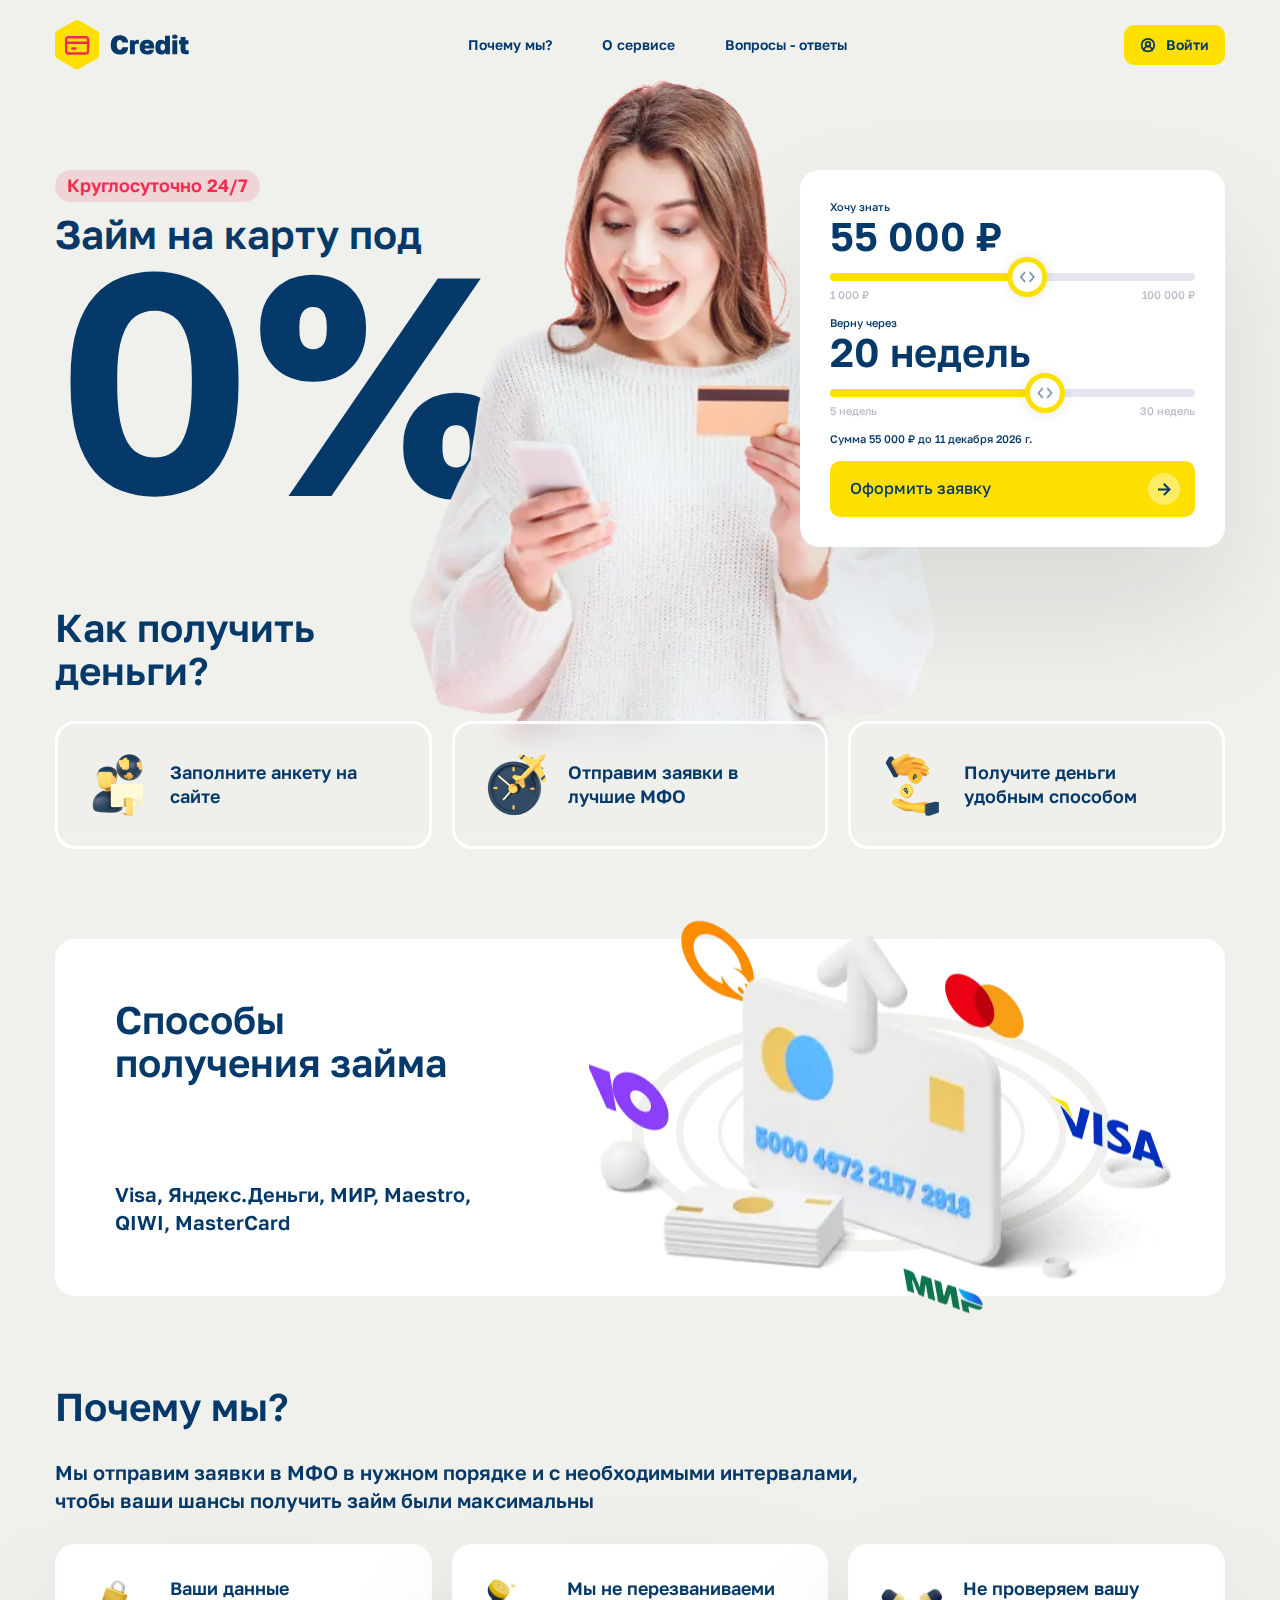
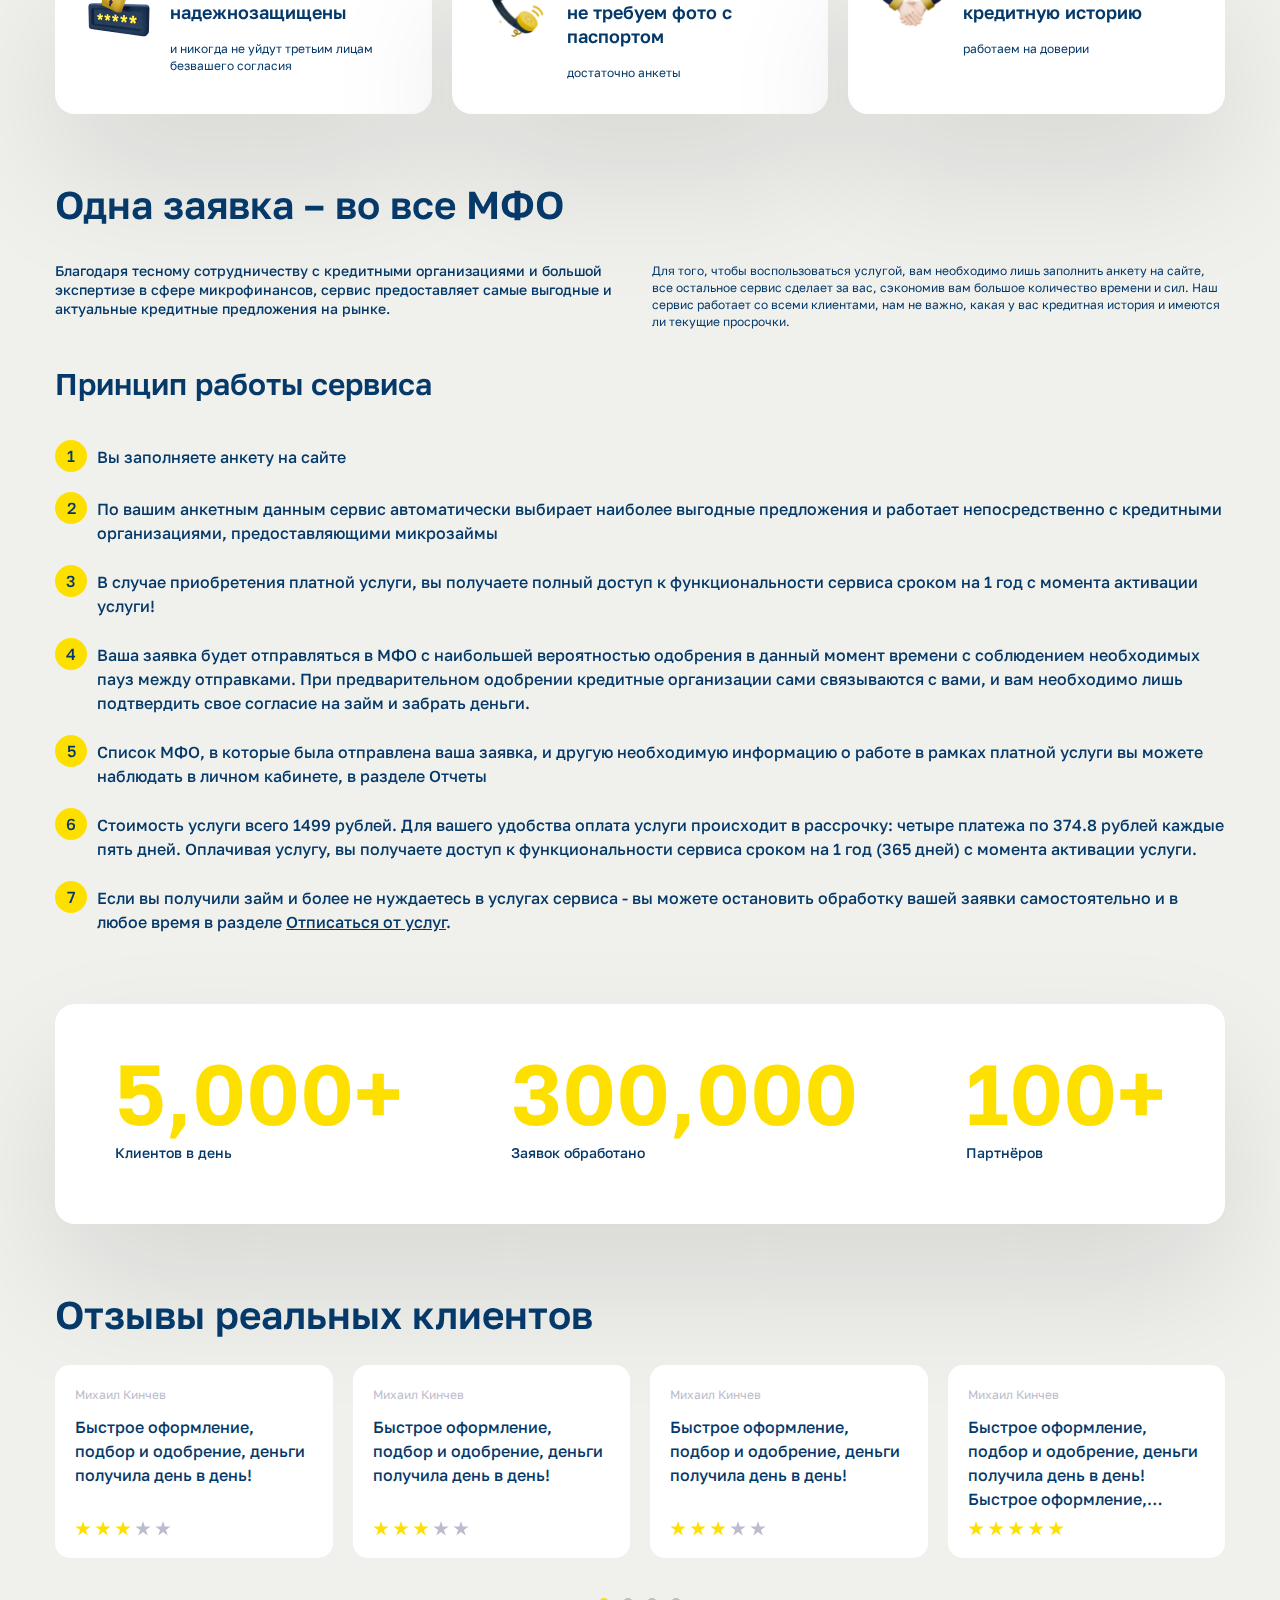
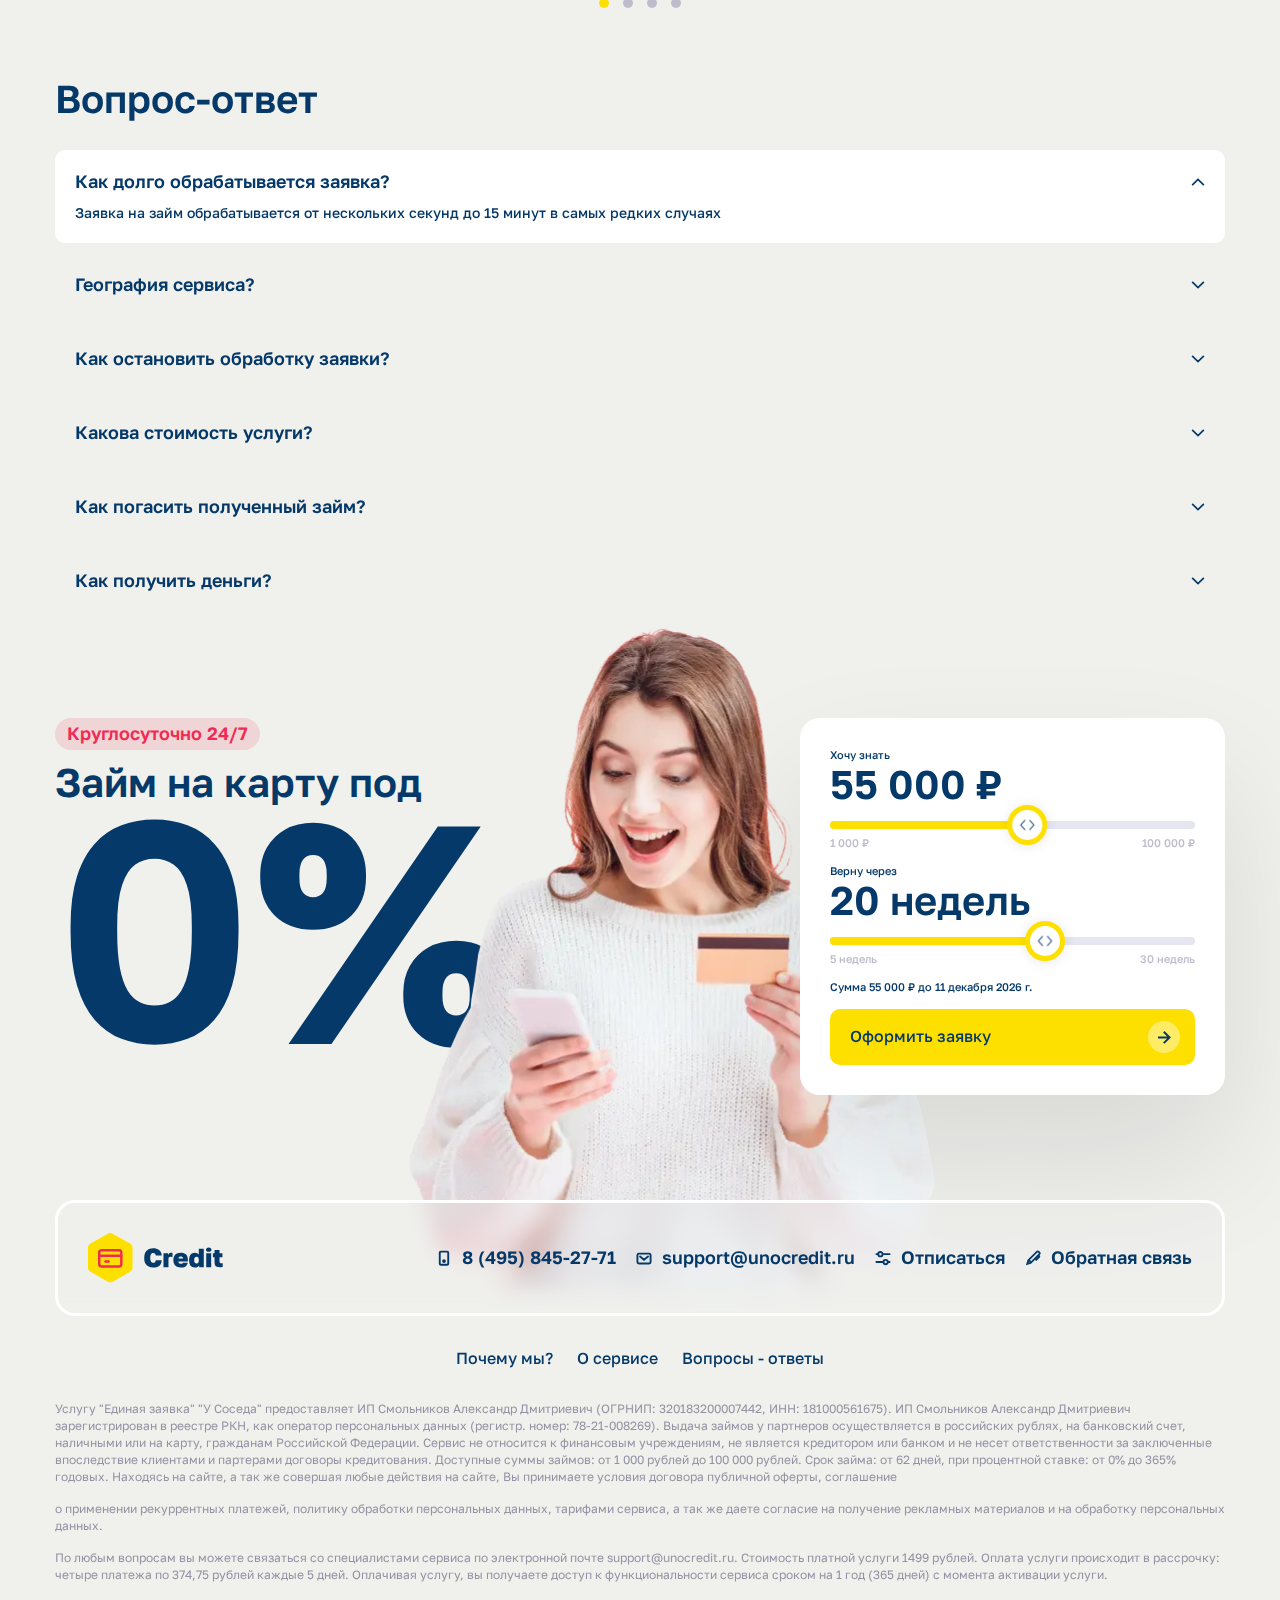
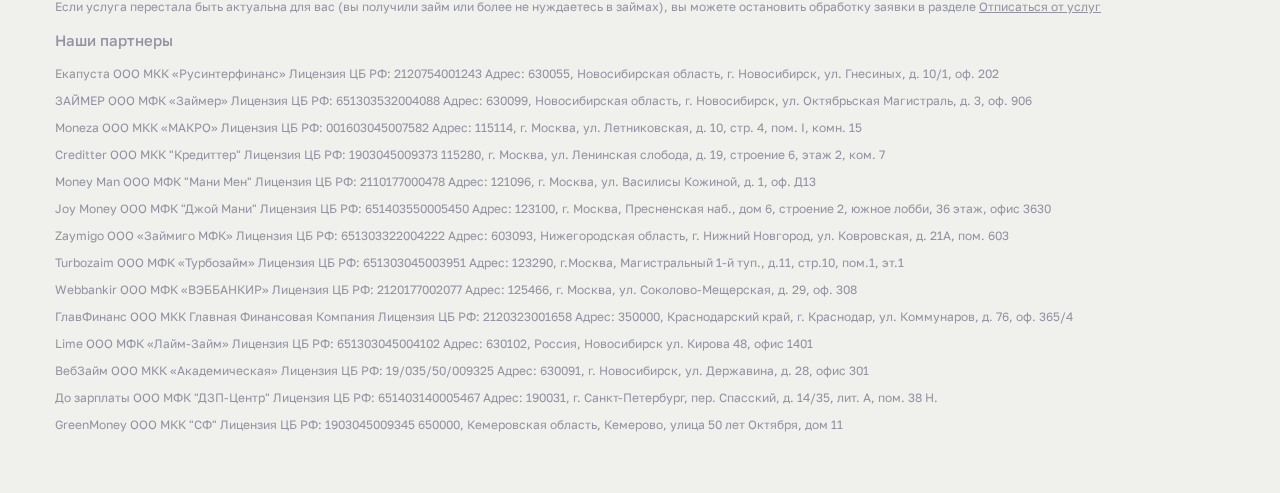
==== commit b713984f: "init" ====
--- a/index.html
+++ b/index.html
@@ -25,10 +25,12 @@
             <div class="header__menu">
               <div class="header__actions">
                 <div class="header__actions-wrapper">
-                  <span class="header__action" data-anchor="application"
+                  <span class="header__action" data-anchor="features"
                     >Почему мы?</span
                   >
-                  <a class="header__action" href="#">О сервисе</a>
+                  <span class="header__action" data-anchor="service"
+                    >О сервисе</span
+                  >
                   <span class="header__action" data-anchor="questions"
                     >Вопросы - ответы</span
                   >
@@ -198,7 +200,7 @@
               </div>
             </div>
           </div>
-          <div class="index__features features">
+          <div class="index__features features" data-anchor-target="features">
             <div class="container">
               <div class="features__wrapper">
                 <h2 class="features__title index__title">Почему мы?</h2>
@@ -268,7 +270,9 @@
                     вас кредитная история и имеются ли текущие просрочки.</span
                   >
                 </div>
-                <span class="index-info__label">Принцип работы сервиса</span>
+                <span class="index-info__label" data-anchor-target="service"
+                  >Принцип работы сервиса</span
+                >
                 <ul class="index-info__list">
                   <li class="index-info__item">
                     <p>Вы заполняете анкету на сайте</p>
@@ -596,7 +600,10 @@
               </div>
             </div>
           </div>
-          <div class="index__questions questions">
+          <div
+            class="index__questions questions"
+            data-anchor-target="questions"
+          >
             <div class="container">
               <div class="questions__wrapper">
                 <h2 class="questions__title index__title">Вопрос-ответ</h2>
@@ -811,7 +818,160 @@
           </div>
         </div>
       </main>
-      <footer class="footer"><h1 class="footer__title">Footer</h1></footer>
+      <footer class="footer">
+        <div class="container">
+          <div class="footer__header">
+            <a class="footer__logo" href="./index.html"
+              ><img src="./images/footer/logo.svg" alt="logo"
+            /></a>
+            <div class="footer__contacts">
+              <a class="footer__contact" href="#"
+                ><svg>
+                  <use
+                    href="./images/sprite.svg#phone"
+                    xlink:href="./images/sprite.svg#phone"
+                  ></use>
+                </svg>
+                8 (495) 845-27-71 </a
+              ><a class="footer__contact" href="#"
+                ><svg>
+                  <use
+                    href="./images/sprite.svg#mail"
+                    xlink:href="./images/sprite.svg#mail"
+                  ></use>
+                </svg>
+                support@unocredit.ru </a
+              ><a class="footer__contact" href="#"
+                ><svg>
+                  <use
+                    href="./images/sprite.svg#settings"
+                    xlink:href="./images/sprite.svg#settings"
+                  ></use>
+                </svg>
+                Отписаться </a
+              ><a class="footer__contact" href="#"
+                ><svg>
+                  <use
+                    href="./images/sprite.svg#edit"
+                    xlink:href="./images/sprite.svg#edit"
+                  ></use>
+                </svg>
+                Обратная связь</a
+              >
+            </div>
+          </div>
+          <div class="footer__actions">
+            <span class="footer__action" data-anchor="features"
+              >Почему мы?</span
+            >
+            <span class="footer__action" data-anchor="service">О сервисе</span>
+            <span class="footer__action" data-anchor="questions"
+              >Вопросы - ответы</span
+            >
+          </div>
+          <p class="footer__text">
+            Услугу "Единая заявка" "У Соседа" предоставляет ИП Смольников
+            Александр Дмитриевич (ОГРНИП: 320183200007442, ИНН: 181000561675).
+            ИП Смольников Александр Дмитриевич зарегистрирован в реестре РКН,
+            как оператор персональных данных (регистр. номер: 78-21-008269).
+            Выдача займов у партнеров осуществляется в российских рублях, на
+            банковский счет, наличными или на карту, гражданам Российской
+            Федерации. Сервис не относится к финансовым учреждениям, не является
+            кредитором или банком и не несет ответственности за заключенные
+            впоследствие клиентами и партерами договоры кредитования. Доступные
+            суммы займов: от 1 000 рублей до 100 000 рублей. Срок займа: от 62
+            дней, при процентной ставке: от 0% до 365% годовых. Находясь на
+            сайте, а так же совершая любые действия на сайте, Вы принимаете
+            условия договора публичной оферты, соглашение
+          </p>
+          <p class="footer__text">
+            о применении рекуррентных платежей, политику обработки персональных
+            данных, тарифами сервиса, а так же даете согласие на получение
+            рекламных материалов и на обработку персональных данных.
+          </p>
+          <p class="footer__text">
+            По любым вопросам вы можете связаться со специалистами сервиса по
+            электронной почте support@unocredit.ru. Стоимость платной услуги
+            1499 рублей. Оплата услуги происходит в рассрочку: четыре платежа по
+            374,75 рублей каждые 5 дней. Оплачивая услугу, вы получаете доступ к
+            функциональности сервиса сроком на 1 год (365 дней) с момента
+            активации услуги.
+          </p>
+          <p class="footer__text">
+            Если услуга перестала быть актуальна для вас (вы получили займ или
+            более не нуждаетесь в займах), вы можете остановить обработку заявки
+            в разделе <a href="#">Отписаться от услуг</a>
+          </p>
+          <span class="footer__label">Наши партнеры</span>
+          <ul class="footer__partners">
+            <li>
+              Екапуста ООО МКК «Русинтерфинанс» Лицензия ЦБ РФ: 2120754001243
+              Адрес: 630055, Новосибирская область, г. Новосибирск, ул.
+              Гнесиных, д. 10/1, оф. 202
+            </li>
+            <li>
+              ЗАЙМЕР ООО МФК «Займер» Лицензия ЦБ РФ: 651303532004088 Адрес:
+              630099, Новосибирская область, г. Новосибирск, ул. Октябрьская
+              Магистраль, д. 3, оф. 906
+            </li>
+            <li>
+              Moneza ООО МКК «МАКРО» Лицензия ЦБ РФ: 001603045007582 Адрес:
+              115114, г. Москва, ул. Летниковская, д. 10, стр. 4, пом. I, комн.
+              15
+            </li>
+            <li>
+              Creditter ООО МКК "Кредиттер" Лицензия ЦБ РФ: 1903045009373
+              115280, г. Москва, ул. Ленинская слобода, д. 19, строение 6, этаж
+              2, ком. 7
+            </li>
+            <li>
+              Money Man ООО МФК "Мани Мен" Лицензия ЦБ РФ: 2110177000478 Адрес:
+              121096, г. Москва, ул. Василисы Кожиной, д. 1, оф. Д13
+            </li>
+            <li>
+              Joy Money ООО МФК "Джой Мани" Лицензия ЦБ РФ: 651403550005450
+              Адрес: 123100, г. Москва, Пресненская наб., дом 6, строение 2,
+              южное лобби, 36 этаж, офис 3630
+            </li>
+            <li>
+              Zaymigo ООО «Займиго МФК» Лицензия ЦБ РФ: 651303322004222 Адрес:
+              603093, Нижегородская область, г. Нижний Новгород, ул. Ковровская,
+              д. 21А, пом. 603
+            </li>
+            <li>
+              Turbozaim ООО МФК «Турбозайм» Лицензия ЦБ РФ: 651303045003951
+              Адрес: 123290, г.Москва, Магистральный 1-й туп., д.11, стр.10,
+              пом.1, эт.1
+            </li>
+            <li>
+              Webbankir ООО МФК «ВЭББАНКИР» Лицензия ЦБ РФ: 2120177002077 Адрес:
+              125466, г. Москва, ул. Соколово-Мещерская, д. 29, оф. 308
+            </li>
+            <li>
+              ГлавФинанс ООО МКК Главная Финансовая Компания Лицензия ЦБ РФ:
+              2120323001658 Адрес: 350000, Краснодарский край, г. Краснодар, ул.
+              Коммунаров, д. 76, оф. 365/4
+            </li>
+            <li>
+              Lime ООО МФК «Лайм-Займ» Лицензия ЦБ РФ: 651303045004102 Адрес:
+              630102, Россия, Новосибирск ул. Кирова 48, офис 1401
+            </li>
+            <li>
+              ВебЗайм ООО МКК «Академическая» Лицензия ЦБ РФ: 19/035/50/009325
+              Адрес: 630091, г. Новосибирск, ул. Державина, д. 28, офис 301
+            </li>
+            <li>
+              До зарплаты ООО МФК "ДЗП-Центр" Лицензия ЦБ РФ: 651403140005467
+              Адрес: 190031, г. Санкт-Петербург, пер. Спасский, д. 14/35, лит.
+              А, пом. 38 Н.
+            </li>
+            <li>
+              GreenMoney ООО МКК "СФ" Лицензия ЦБ РФ: 1903045009345 650000,
+              Кемеровская область, Кемерово, улица 50 лет Октября, дом 11
+            </li>
+          </ul>
+        </div>
+      </footer>
     </div>
     <script src="./js/index.js"></script>
   </body>
--- a/css/index.min.css
+++ b/css/index.min.css
@@ -1,4 +1,4 @@
-@charset "UTF-8";:root{--max-width-wrapper:1920px;--max-width-container:1170px;--container-pi:10px;--header-height:60px;--base-cristal-white:#ffffff;--base-rich-black:#053969;--brandbook-main:#fee000;--brandbook-grass:#9ed6a1;--brandbook-bordo:#760000;--brandbook-bottons:#204f3d;--brandbook-more:#f22a52;--buttons-white:#ffffff;--buttons-yellow:#fee000;--buttons-green:#2dbe64;--buttons-blue:#00a3ff;--buttons-red:#fe4928;--buttons-violet:#7b61ff;--gray-gray-10:#fafaff;--gray-gray-20:#f0f1ed;--gray-gray-30:#e6e6f0;--gray-gray-40:#bcbccc;--gray-gray-50:#9393a3;--gray-gray-60:#67677a;--gray-gray-70:#3e3e52;--tech-hot-red:#ff0000;--tech-sky:#00a3ff;--tech-greentekila:#0ff14e;--tech-barbie:#ff00a8;--zIndex:999}@media (min-width:768px){:root{--header-height:70px}}@media (min-width:1200px){:root{--header-height:90px}}*{padding:0;margin:0;border:0}*,:after,:before{box-sizing:border-box}:active,:focus{outline:0}a:active,a:focus{outline:0}aside,footer,header,nav{display:block}body,html{height:100%;width:100%;font-size:100%;line-height:1;-ms-text-size-adjust:100%;-moz-text-size-adjust:100%;-webkit-text-size-adjust:100%}button,input,textarea{font-family:inherit}input::-ms-clear{display:none}button{cursor:pointer}button::-moz-focus-inner{padding:0;border:0}a,a:visited{text-decoration:none}a:hover{text-decoration:none}ul li{list-style:none}img{max-width:100%;height:auto;-o-object-fit:cover;object-fit:cover;vertical-align:top}h1,h2,h3,h4,h5,h6{font-size:inherit;font-weight:inherit}@font-face{font-family:Golos;font-style:normal;font-weight:400;src:local("Golos"),local("Golos"),url(../fonts/golos/GolosText-Regular.woff2) format("woff2"),url(../fonts/golos/GolosText-Regular.woff) format("woff"),url(../fonts/golos/GolosText-Regular.ttf) format("truetype")}@font-face{font-family:Golos;font-style:normal;font-weight:500;src:local("Golos"),local("Golos"),url(../fonts/golos/GolosText-Medium.woff2) format("woff2"),url(../fonts/golos/GolosText-Medium.woff) format("woff"),url(../fonts/golos/GolosText-Medium.ttf) format("truetype")}@font-face{font-family:Golos;font-style:normal;font-weight:600;src:local("Golos"),local("Golos"),url(../fonts/golos/GolosText-SemiBold.woff2) format("woff2"),url(../fonts/golos/GolosText-SemiBold.woff) format("woff"),url(../fonts/golos/GolosText-SemiBold.ttf) format("truetype")}@font-face{font-family:Golos;font-style:normal;font-weight:700;src:local("Golos"),local("Golos"),url(../fonts/golos/GolosText-Bold.woff2) format("woff2"),url(../fonts/golos/GolosText-Bold.woff) format("woff"),url(../fonts/golos/GolosText-Bold.ttf) format("truetype")}@font-face{font-family:Inter;font-style:normal;font-weight:600;src:local("Inter"),local("Inter"),url(../fonts/inter/Inter-SemiBold.woff2) format("woff2"),url(../fonts/inter/Inter-SemiBold.woff) format("woff"),url(../fonts/inter/Inter-SemiBold.ttf) format("truetype")}body{font-family:Golos;font-size:1.125rem;font-style:normal;line-height:1.3;font-weight:400;color:var(--base-rich-black,#053969);background:var(--gray-gray-20,#f0f1ed)}body.no-scroll{overflow:hidden}.button{--height:3.25rem;--border-radius:0.625rem;--pl:1.25rem;--pr:0.938rem;--fs:1rem;--clr:var(--base-rich-black, #053969);--bg:var(--buttons-yellow, #fee000);--bg-hover:#feb700;--icon-size:2rem;--icon-svg-size:0.813rem;--icon-bg:rgba(255, 255, 255, 0.4);width:100%;min-height:var(--height);padding:0 var(--pr) 0 var(--pl);display:flex;align-items:center;justify-content:center;gap:10px;cursor:pointer;font-size:var(--fs);font-style:normal;font-weight:500;line-height:1.2;color:var(--clr);border-radius:var(--border-radius);background:var(--bg);transition:background .2s linear;border:none;outline:0}@media (any-hover:hover){.button:hover{background:var(--bg-hover)}}@media (min-width:768px){.button{--height:3.5rem}}.button__icon{flex:0 0 var(--icon-size);width:var(--icon-size);height:var(--icon-size);margin:0 0 0 auto;display:flex;align-items:center;justify-content:center;border-radius:50%;background:var(--icon-bg)}.button__icon svg{flex:0 0 var(--icon-svg-size);width:var(--icon-svg-size);height:var(--icon-svg-size);display:block;fill:currentColor}@media (min-width:768px){.button_sm{--height:2.5rem;--fs:0.875rem}}.button_secondary{--height:2.5rem;--fs:0.875rem}.wrapper{--_max-width:var(--max-width-wrapper, 1920px);width:100%;max-width:var(--_max-width);min-height:100%;margin:0 auto;display:flex;flex-direction:column;overflow:hidden}@media (max-width:768px){.wrapper{padding:var(--header-height) 0 0 0}}.container{--_max-width-container:var(--max-width-container, 1170px);--_padding-inline:var(--container-pi, 10px);margin:0 auto;padding:0 var(--_padding-inline);max-width:calc(var(--_max-width-container) + var(--_padding-inline) * 2)}.image{display:block;position:relative}.image img{width:100%;height:100%;display:block;position:absolute;top:0;left:0;-o-object-fit:cover;object-fit:cover}.content{flex:1 1 auto}@media (max-width:768px){.header{position:fixed;top:0;left:0;right:0;z-index:var(--zIndex)}.header.active .header__menu{transform:scale(1);opacity:1;visibility:visible;pointer-events:auto}.header.active .header__menu-toggle .header__menu-icon-burger{display:none}.header.active .header__menu-toggle .header__menu-icon-cross{display:block}.header.scrolled .header__wrapper::after{opacity:1;visibility:visible;pointer-events:auto}}.header__wrapper{min-height:var(--header-height);display:flex;align-items:center;justify-content:space-between;gap:15px}.header__wrapper::after{content:"";display:block;position:absolute;top:0;left:0;right:0;bottom:0;z-index:-1;background:rgba(240,241,237,.05);-webkit-backdrop-filter:blur(11px);backdrop-filter:blur(11px);opacity:0;visibility:hidden;pointer-events:none;transition-property:opacity,visibility,transform;transition-duration:.2s}@media (min-width:768px){.header__wrapper{padding:.625rem 0}.header__wrapper::after{display:none}}.header__loog{flex:0 0 113px;display:block}.header__loog img{width:100%}@media (min-width:768px){.header__loog{flex:0 1 135px;min-width:113px}}.header__menu-toggle,.header__user{flex:0 0 1.857em;height:1.857em;display:flex;align-items:center;justify-content:center;font-size:.875rem;font-weight:600;line-height:1.571;color:var(--base-rich-black,#053969);cursor:pointer;transition:color .2s linear,background .2s linear}.header__menu-toggle svg,.header__user svg{flex:0 0 auto;width:100%;height:100%;display:block;fill:transparent;stroke:currentColor;stroke-width:2;stroke-linecap:round}.header__menu-toggle span,.header__user span{display:none}@media (any-hover:hover){.header__menu-toggle:hover,.header__user:hover{color:var(--buttons-yellow,#fee000)}}@media (min-width:768px){.header__menu-toggle,.header__user{flex:0 0 auto;height:2.857em;padding:0 1.143em;border-radius:10px;background:var(--buttons-yellow,#fee000)}.header__menu-toggle svg,.header__user svg{flex:0 0 1.143em;width:1.143em;height:1.143em}.header__menu-toggle span,.header__user span{padding:0 0 0 .714em;display:block}}@media (min-width:768px) and (any-hover:hover){.header__menu-toggle:hover,.header__user:hover{color:var(--base-cristal-white,#fff);background:var(--base-rich-black,#053969)}}@media (max-width:768px){.header__user{display:none}}.header__menu-toggle .header__menu-icon-cross{display:none}@media (min-width:768px){.header__menu-toggle{display:none}}@media (max-width:768px){.header__menu{--padding-top:calc(var(--header-height) + 25px);padding:var(--padding-top) var(--container-pi) 20px var(--container-pi);display:flex;flex-direction:column;gap:.938rem;position:fixed;top:0;left:0;right:0;bottom:0;z-index:-1;transform:scale(1.1);opacity:0;visibility:hidden;pointer-events:none;transition-property:opacity,visibility,transform;transition-duration:.2s;background:var(--gray-gray-20,#f0f1ed)}.header__menu_default{--padding-top:calc(var(--header-height) + 10px)}.header__menu_default .header__actions .header__actions-wrapper{justify-content:flex-start}.header__menu_default .header__actions .header__action{padding:.75em .6em;justify-content:flex-start;text-align:left}}@media (max-width:768px){.header__actions{flex:1 1 auto;display:flex;flex-direction:column;overflow-x:hidden;overflow-y:auto}}.header__actions-wrapper{flex:1 1 auto;display:flex;flex-direction:column}@media (min-width:768px){.header__actions-wrapper{flex-direction:row;flex-wrap:wrap;gap:.938rem 1.25rem}}@media (min-width:1200px){.header__actions-wrapper{gap:.938rem 3.125rem}}.header__action{padding:.625em 0;display:flex;align-items:center;justify-content:center;font-size:1rem;font-weight:600;text-align:center;line-height:1.571;color:var(--base-rich-black,#053969);cursor:pointer;transition:color .2s linear,background .2s linear,border .2s linear;border-radius:.5em}.header__action.active{background:var(--base-cristal-white,#fff)}.header__action.active .header__action-icon{fill:var(--buttons-yellow,#fee000)}.header__action.active .header__action-icon_stroke{fill:transparent;stroke:var(--buttons-yellow,#fee000)}@media (min-width:768px){.header__action{padding:0;display:block;font-size:.875rem;text-align:left;border-radius:0;background:0 0;border-top:1px solid transparent;border-bottom:1px solid transparent}.header__action.active{color:var(--base-rich-black,#053969);background:0 0}}@media (min-width:768px) and (any-hover:hover){.header__action:hover{border-bottom-color:currentColor}}.header__action-icon{flex:0 0 1em;width:1em;height:1em;margin:0 .625em 0 0;display:block;fill:var(--gray-gray-40,#bcbccc);transition:fill .2s linear,stroke .2s linear}.header__action-icon_stroke{fill:transparent;stroke:var(--gray-gray-40,#bcbccc)}@media (min-width:768px){.header__action-icon{display:none}}.header__menu-button svg{flex:0 0 1.125rem;width:1.125rem;height:1.125rem;display:block;fill:transparent;stroke:currentColor;stroke-width:2}@media (min-width:768px){.header__menu-button{display:none}}.index__title{margin:0 0 .75em 0;display:block;font-size:clamp(1.5rem,1.192rem + 1.54vw,2.5rem);font-weight:600;line-height:1.1;color:var(--base-rich-black,#053969)}.index__get-money,.index__paycards{margin:0 0 40px 0}@media (min-width:768px){.index__get-money,.index__paycards{margin:0 0 50px 0}}@media (min-width:992px){.index__get-money,.index__paycards{margin:0 0 70px 0}}@media (min-width:1200px){.index__get-money,.index__paycards{margin:0 0 90px 0}}.index__features,.index__index-info,.index__questions,.index__reviews,.index__statistics{margin:0 0 40px 0}@media (min-width:768px){.index__features,.index__index-info,.index__questions,.index__reviews,.index__statistics{margin:0 0 50px 0}}@media (min-width:992px){.index__features,.index__index-info,.index__questions,.index__reviews,.index__statistics{margin:0 0 60px 0}}@media (min-width:1200px){.index__features,.index__index-info,.index__questions,.index__reviews,.index__statistics{margin:0 0 70px 0}}@media (min-width:768px){.index__calc-bottom.calc{padding-top:35px}}.calc{padding:0 0 40px 0}@media (min-width:576px){.calc{padding:0 0 60px 0}}@media (min-width:768px){.calc{padding:80px 0 60px 0}}.calc__wrapper{max-width:450px;margin:0 auto;position:relative}@media (min-width:768px){.calc__wrapper{max-width:none;margin:0;display:flex;justify-content:space-between;gap:15px}}.calc__form{padding:15px;display:flex;flex-direction:column;border-radius:12px;background:var(--base-cristal-white,#fff);box-shadow:0 64px 134px 0 rgba(0,0,0,.1)}@media (min-width:576px){.calc__form{padding:20px}}@media (min-width:768px){.calc__form{flex:0 1 26.563rem;padding:30px;border-radius:20px}}.calc__group{margin:0 0 40px 0}@media (min-width:576px){.calc__group{margin:0 0 35px 0}}.calc__output,.calc__sublabel{display:block;font-size:.688rem;font-weight:500;line-height:1.273;color:var(--base-rich-black,#053969)}.calc__current-value{margin:0 0 1.25rem 0;display:block;font-size:1.688rem;font-weight:600;line-height:1.1;color:var(--base-rich-black,#053969)}@media (min-width:576px){.calc__current-value{margin:0 0 .938rem 0;font-size:2rem}}@media (min-width:768px){.calc__current-value{font-size:2.5rem}}.calc__output{margin:0 0 .938rem 0}.calc__submit{margin:auto 0 0 0}.calc__image{width:176px;display:block;position:absolute;top:0;right:0;z-index:-1}.calc__image img{width:100%}@media (min-width:768px){.calc__image{width:500px;top:auto;right:auto;left:50%;bottom:-193px;transform:translate3d(calc(-50% + 40px),0,0)}}@media (min-width:1200px){.calc__image{width:540px}}.calc__top{margin:0 0 1.563rem 0;display:flex;flex-direction:column;align-items:flex-start;position:relative;z-index:-1}.calc__top>div{padding:.222em .667em;margin:0 0 .556em 0;display:flex;align-items:center;justify-content:center;font-size:.625rem;text-align:center;font-weight:600;line-height:1.333;color:var(--brandbook-more,#f22a52);border-radius:83px;background:rgba(242,42,82,.14)}.calc__top>span{margin:0 0 .625rem 0;display:block;font-size:1rem;font-weight:600;line-height:1.1;color:var(--base-rich-black,#053969)}.calc__top>strong{display:block;font-size:110px;font-weight:600;line-height:.669;color:var(--base-rich-black,#053969)}@media (min-width:768px){.calc__top{flex:0 1 auto;margin:0}.calc__top>div{font-size:.875rem}.calc__top>span{margin:0 0 .938rem 0;font-size:1.875rem}.calc__top>strong{font-size:220px}}@media (min-width:1200px){.calc__top>div{font-size:1.125rem}.calc__top>span{font-size:2.5rem}.calc__top>strong{font-size:311px}}.calc__range.noUi-target{--height:8px;--border-radius:20px;--handle-size:40px;height:var(--height);padding:0 calc(var(--handle-size)/ 2);border-radius:var(--border-radius);background:var(--gray-gray-30,#e6e6f0);border:none;box-shadow:none}.calc__range.noUi-target::before{content:"";height:100%;width:calc(var(--handle-size)/ 2 + 2px);display:block;position:absolute;top:0;left:0;border-top-left-radius:var(--border-radius);border-bottom-left-radius:var(--border-radius);background:var(--brandbook-main,#fee000)}.calc__range.noUi-target .noUi-connects{border-radius:0}.calc__range.noUi-target .noUi-connect{background:var(--brandbook-main,#fee000)}.calc__range.noUi-target .noUi-handle{width:var(--handle-size);height:var(--handle-size);border-radius:50%;border:5px solid var(--brandbook-main,#fee000);top:calc(var(--height)/ 2);right:0;transform:translate3d(50%,-50%,0);background:var(--base-cristal-white,#fff);box-shadow:0 1px 13px 0 rgba(0,0,0,.1)}.calc__range.noUi-target .noUi-handle::before{display:none}.calc__range.noUi-target .noUi-handle::after{width:15px;height:11px;display:block;top:50%;left:50%;transform:translate3d(-50%,-50%,0);background-color:transparent;background-image:url(../images/calc/icon_01.svg);background-repeat:no-repeat;background-position:center;background-size:cover}.calc__range.noUi-target .noUi-pips{height:auto;padding:10px 0 0 0;display:flex;align-items:center;justify-content:space-between}.calc__range.noUi-target .noUi-value{position:static;transform:none;font-size:.688rem;font-weight:500;line-height:1.1;color:var(--gray-gray-40,#bcbccc)}.calc__range.noUi-target .noUi-marker{display:none}@media (min-width:576px){.calc__range.noUi-target .noUi-pips{padding:8px 0 0 0}}@media (max-width:576px){.get-money__title br{display:none}}.get-money__items{display:grid;grid-template-columns:repeat(auto-fit,minmax(300px,1fr));grid-auto-rows:1fr;gap:10px}@media (min-width:768px){.get-money__items{gap:20px}}.get-money__item{padding:10px;display:flex;align-items:center;border-radius:15px;border:1px solid var(--base-cristal-white,#fff);background:rgba(240,241,237,.05);-webkit-backdrop-filter:blur(11px);backdrop-filter:blur(11px)}@media (min-width:768px){.get-money__item{padding:20px;border-radius:20px;border-width:3px}}@media (min-width:1200px){.get-money__item{padding:30px}}.get-money__icon{flex:0 0 52px;margin:0 20px 0 0}@media (min-width:768px){.get-money__icon{flex:0 0 62px}}.get-money__label{display:block;font-size:.875rem;font-weight:600;line-height:1.333;color:var(--base-rich-black,#053969)}@media (min-width:768px){.get-money__label{font-size:1.125rem}}.paycards__body{padding:20px;display:flex;flex-direction:column;position:relative;border-radius:12px;background:var(--base-cristal-white,#fff)}@media (min-width:768px){.paycards__body{padding:40px;border-radius:20px}}@media (min-width:1200px){.paycards__body{min-height:357px;padding:60px}}.paycards__info{display:flex;flex-direction:column;justify-content:space-between;position:relative;z-index:1}@media (min-width:576px){.paycards__info{max-width:22.5rem}}@media (min-width:1200px){.paycards__info{flex:1 1 auto}}.paycards__subtitle{display:block;font-size:.875rem;font-weight:600;line-height:1.4;color:var(--base-rich-black,#053969)}@media (min-width:576px){.paycards__subtitle{font-size:1rem}}@media (min-width:768px){.paycards__subtitle{font-size:1.25rem}}.paycards__logos{margin:20px 0 0 0;display:grid;grid-template-columns:repeat(5,minmax(28px,50px));justify-content:space-between;align-items:center;gap:5px 20px}.paycards__logos img{width:100%}@media (min-width:576px){.paycards__logos{display:none}}.paycards__image{display:none}@media (min-width:576px){.paycards__image{width:38.462%;display:block;position:absolute;top:50%;right:20px;transform:translate3d(0,-50%,0)}.paycards__image img{width:100%}}@media (min-width:768px){.paycards__image{right:40px}}@media (min-width:1200px){.paycards__image{width:50.94%}}.features__subtitle{margin:0 0 1.25rem 0;display:block;font-size:.875rem;font-weight:600;line-height:1.4;color:var(--base-rich-black,#053969)}@media (min-width:768px){.features__subtitle{max-width:50.313rem;margin:0 0 1.875rem 0;font-size:1rem}}@media (min-width:1200px){.features__subtitle{font-size:1.25rem}}.features__items{display:grid;grid-template-columns:repeat(auto-fit,minmax(280px,1fr));grid-auto-rows:1fr;gap:10px}@media (min-width:768px){.features__items{gap:15px}}@media (min-width:1200px){.features__items{gap:20px}}.features__item{padding:15px;display:flex;border-radius:15px;border:3px solid rgba(240,241,237,.05);background:var(--base-cristal-white,#fff)}@media (min-width:768px){.features__item{box-shadow:0 64px 134px 0 rgba(0,0,0,.1)}}@media (min-width:1200px){.features__item{padding:30px;border-radius:20px}}.features__logo{flex:0 0 52px;margin:0 20px 0 0}@media (min-width:768px){.features__logo{flex:0 0 62px}}.features__label{margin:0 0 .313rem 0;display:block;font-size:.875rem;font-weight:600;line-height:1.333;color:var(--base-rich-black,#053969)}@media (min-width:768px){.features__label{margin:0 0 .938rem 0;font-size:1.125rem}}.features__sublabel{display:block;font-size:.75rem;line-height:1.417;color:var(--base-rich-black,#053969)}.index-info{--clr:var(--base-rich-black, #053969);--gap-block:15px}@media (min-width:768px){.index-info{--gap-block:25px}}@media (min-width:1200px){.index-info{--gap-block:35px}}.index-info__title{margin:0 0 var(--gap-block) 0}.index-info__head{margin:0 0 var(--gap-block) 0;display:grid;grid-template-columns:repeat(auto-fit,minmax(270px,1fr));gap:var(--gap-block) 24px}.index-info__subtitle{font-size:.875rem;font-weight:500;line-height:1.357;color:var(--clr)}.index-info__text{font-size:.75rem;line-height:1.417;color:var(--clr)}.index-info__label{margin:0 0 var(--gap-block) 0;display:block;font-size:1.25rem;font-weight:600;line-height:1.333;color:var(--clr)}@media (min-width:768px){.index-info__label{font-size:1.563rem}}@media (min-width:1200px){.index-info__label{font-size:1.875rem}}.index-info__list{counter-reset:list-counter}.index-info__item{display:flex;font-size:.875rem;font-weight:500;line-height:1.5;color:var(--clr)}.index-info__item:not(:last-child){margin:0 0 10px 0}.index-info__item p{padding:.313em 0 0 0}.index-info__item a{text-decoration:underline;color:inherit}@media (any-hover:hover){.index-info__item a:hover{text-decoration:none}}.index-info__item::before{counter-increment:list-counter;content:counter(list-counter);flex:0 0 1.929em;width:1.929em;height:1.929em;margin:0 .625rem 0 0;display:flex;align-items:center;justify-content:center;text-align:center;border-radius:50%;background:var(--brandbook-main,#fee000)}@media (min-width:768px){.index-info__item{font-size:1rem}.index-info__item:not(:last-child){margin:0 0 20px 0}.index-info__item::before{flex:0 0 2em;width:2em;height:2em}}.statistics__items{display:grid;grid-auto-rows:1fr;gap:15px}@media (min-width:576px){.statistics__items{padding:30px;grid-template-columns:repeat(3,auto);justify-content:space-between;gap:20px;border-radius:20px;background:var(--base-cristal-white,#fff);box-shadow:0 64px 134px 0 rgba(0,0,0,.1)}}@media (min-width:768px){.statistics__items{padding:40px}}@media (min-width:992px){.statistics__items{padding:60px}}@media (max-width:576px){.statistics__item{padding:10px;display:flex;align-items:center;border-radius:16px;background:var(--base-cristal-white,#fff)}}.statistics__icon{flex:0 0 48px;width:48px;height:48px;margin:0 10px 0 0;display:flex;align-items:center;justify-content:center;border-radius:50%;background:var(--brandbook-main,#fee000)}.statistics__icon img{flex:0 0 28px;width:28px}@media (min-width:576px){.statistics__icon{display:none}}.statistics__value{margin:0 0 .2em 0;display:block;font-size:clamp(24px,.231rem + 6.35vw,90px);font-weight:600;line-height:.7;color:var(--base-rich-black,#053969)}@media (min-width:576px){.statistics__value{color:var(--brandbook-main,#fee000)}}.statistics__label{font-size:.875rem;font-style:normal;font-weight:500;line-height:1.357;color:var(--base-rich-black,#053969)}.reviews{--negative-pi:calc(var(--container-pi) - var(--container-pi) * 2)}.reviews__slider .swiper{padding:0 var(--container-pi);margin:0 var(--negative-pi)}.reviews__slider .swiper-slide{height:auto}@media (min-width:1200px){.reviews__slider .swiper{margin:0;padding:0}}.reviews__slide{--gap-block:10px;height:100%;padding:20px;display:flex;flex-direction:column;border-radius:15px;background:var(--base-cristal-white,#fff)}.reviews__name{margin:0 0 var(--gap-block) 0;display:block;font-size:.75rem;line-height:1.667;color:var(--gray-gray-40,#bcbccc)}.reviews__comment{margin:0 0 var(--gap-block) 0;display:block;font-size:.875rem;font-weight:500;line-height:1.5;color:var(--base-rich-black,#053969);overflow:hidden;text-overflow:ellipsis;display:-moz-box;display:-webkit-box;-webkit-line-clamp:4;-webkit-box-orient:vertical;line-clamp:4;box-orient:vertical}@media (min-width:768px){.reviews__comment{font-size:1rem}}.reviews__grade{margin:auto 0 0 0;display:grid;grid-template-columns:repeat(5,16px);justify-content:start;gap:4px}.reviews__grade img{width:100%}.reviews__pagination{--swiper-pagination-color:var(--brandbook-main, #fee000);--swiper-pagination-bullet-width:10px;--swiper-pagination-bullet-height:10px;--swiper-pagination-bullet-inactive-color:var(--gray-gray-40, #bcbccc);--swiper-pagination-bullet-inactive-opacity:1;--swiper-pagination-bullet-horizontal-gap:7px;margin:24px 0 0 0;display:flex;justify-content:center}.reviews__pagination .swiper-pagination-bullet{transition:background .2s linear}@media (any-hover:hover){.reviews__pagination .swiper-pagination-bullet:hover{--swiper-pagination-bullet-inactive-color:var(
+@charset "UTF-8";:root{--max-width-wrapper:1920px;--max-width-container:1170px;--container-pi:10px;--header-height:60px;--base-cristal-white:#ffffff;--base-rich-black:#053969;--brandbook-main:#fee000;--brandbook-grass:#9ed6a1;--brandbook-bordo:#760000;--brandbook-bottons:#204f3d;--brandbook-more:#f22a52;--buttons-white:#ffffff;--buttons-yellow:#fee000;--buttons-green:#2dbe64;--buttons-blue:#00a3ff;--buttons-red:#fe4928;--buttons-violet:#7b61ff;--gray-gray-10:#fafaff;--gray-gray-20:#f0f1ed;--gray-gray-30:#e6e6f0;--gray-gray-40:#bcbccc;--gray-gray-50:#9393a3;--gray-gray-60:#67677a;--gray-gray-70:#3e3e52;--tech-hot-red:#ff0000;--tech-sky:#00a3ff;--tech-greentekila:#0ff14e;--tech-barbie:#ff00a8;--zIndex:999}@media (min-width:768px){:root{--header-height:70px}}@media (min-width:1200px){:root{--header-height:90px}}*{padding:0;margin:0;border:0}*,:after,:before{box-sizing:border-box}:active,:focus{outline:0}a:active,a:focus{outline:0}aside,footer,header,nav{display:block}body,html{height:100%;width:100%;font-size:100%;line-height:1;-ms-text-size-adjust:100%;-moz-text-size-adjust:100%;-webkit-text-size-adjust:100%}button,input,textarea{font-family:inherit}input::-ms-clear{display:none}button{cursor:pointer}button::-moz-focus-inner{padding:0;border:0}a,a:visited{text-decoration:none}a:hover{text-decoration:none}ul li{list-style:none}img{max-width:100%;height:auto;-o-object-fit:cover;object-fit:cover;vertical-align:top}h1,h2,h3,h4,h5,h6{font-size:inherit;font-weight:inherit}@font-face{font-family:Golos;font-style:normal;font-weight:400;src:local("Golos"),local("Golos"),url(../fonts/golos/GolosText-Regular.woff2) format("woff2"),url(../fonts/golos/GolosText-Regular.woff) format("woff"),url(../fonts/golos/GolosText-Regular.ttf) format("truetype")}@font-face{font-family:Golos;font-style:normal;font-weight:500;src:local("Golos"),local("Golos"),url(../fonts/golos/GolosText-Medium.woff2) format("woff2"),url(../fonts/golos/GolosText-Medium.woff) format("woff"),url(../fonts/golos/GolosText-Medium.ttf) format("truetype")}@font-face{font-family:Golos;font-style:normal;font-weight:600;src:local("Golos"),local("Golos"),url(../fonts/golos/GolosText-SemiBold.woff2) format("woff2"),url(../fonts/golos/GolosText-SemiBold.woff) format("woff"),url(../fonts/golos/GolosText-SemiBold.ttf) format("truetype")}@font-face{font-family:Golos;font-style:normal;font-weight:700;src:local("Golos"),local("Golos"),url(../fonts/golos/GolosText-Bold.woff2) format("woff2"),url(../fonts/golos/GolosText-Bold.woff) format("woff"),url(../fonts/golos/GolosText-Bold.ttf) format("truetype")}@font-face{font-family:Inter;font-style:normal;font-weight:600;src:local("Inter"),local("Inter"),url(../fonts/inter/Inter-SemiBold.woff2) format("woff2"),url(../fonts/inter/Inter-SemiBold.woff) format("woff"),url(../fonts/inter/Inter-SemiBold.ttf) format("truetype")}body{font-family:Golos;font-size:1.125rem;font-style:normal;line-height:1.3;font-weight:400;color:var(--base-rich-black,#053969);background:var(--gray-gray-20,#f0f1ed)}body.no-scroll{overflow:hidden}.button{--height:3.25rem;--border-radius:0.625rem;--pl:1.25rem;--pr:0.938rem;--fs:1rem;--clr:var(--base-rich-black, #053969);--bg:var(--buttons-yellow, #fee000);--bg-hover:#feb700;--icon-size:2rem;--icon-svg-size:0.813rem;--icon-bg:rgba(255, 255, 255, 0.4);width:100%;min-height:var(--height);padding:0 var(--pr) 0 var(--pl);display:flex;align-items:center;justify-content:center;gap:10px;cursor:pointer;font-size:var(--fs);font-style:normal;font-weight:500;line-height:1.2;color:var(--clr);border-radius:var(--border-radius);background:var(--bg);transition:background .2s linear;border:none;outline:0}@media (any-hover:hover){.button:hover{background:var(--bg-hover)}}@media (min-width:768px){.button{--height:3.5rem}}.button__icon{flex:0 0 var(--icon-size);width:var(--icon-size);height:var(--icon-size);margin:0 0 0 auto;display:flex;align-items:center;justify-content:center;border-radius:50%;background:var(--icon-bg)}.button__icon svg{flex:0 0 var(--icon-svg-size);width:var(--icon-svg-size);height:var(--icon-svg-size);display:block;fill:currentColor}@media (min-width:768px){.button_sm{--height:2.5rem;--fs:0.875rem}}.button_secondary{--height:2.5rem;--fs:0.875rem}.wrapper{--_max-width:var(--max-width-wrapper, 1920px);width:100%;max-width:var(--_max-width);min-height:100%;margin:0 auto;display:flex;flex-direction:column;overflow:hidden}@media (max-width:768px){.wrapper{padding:var(--header-height) 0 0 0}}.container{--_max-width-container:var(--max-width-container, 1170px);--_padding-inline:var(--container-pi, 10px);margin:0 auto;padding:0 var(--_padding-inline);max-width:calc(var(--_max-width-container) + var(--_padding-inline) * 2)}.image{display:block;position:relative}.image img{width:100%;height:100%;display:block;position:absolute;top:0;left:0;-o-object-fit:cover;object-fit:cover}.content{flex:1 1 auto}@media (max-width:768px){.header{position:fixed;top:0;left:0;right:0;z-index:var(--zIndex)}.header.active .header__menu{transform:scale(1);opacity:1;visibility:visible;pointer-events:auto}.header.active .header__menu-toggle .header__menu-icon-burger{display:none}.header.active .header__menu-toggle .header__menu-icon-cross{display:block}.header.scrolled .header__wrapper::after{opacity:1;visibility:visible;pointer-events:auto}}.header__wrapper{min-height:var(--header-height);display:flex;align-items:center;justify-content:space-between;gap:15px}.header__wrapper::after{content:"";display:block;position:absolute;top:0;left:0;right:0;bottom:0;z-index:-1;background:rgba(240,241,237,.05);-webkit-backdrop-filter:blur(11px);backdrop-filter:blur(11px);opacity:0;visibility:hidden;pointer-events:none;transition-property:opacity,visibility,transform;transition-duration:.2s}@media (min-width:768px){.header__wrapper{padding:.625rem 0}.header__wrapper::after{display:none}}.header__loog{flex:0 0 113px;display:block}.header__loog img{width:100%}@media (min-width:768px){.header__loog{flex:0 1 135px;min-width:113px}}.header__menu-toggle,.header__user{flex:0 0 1.857em;height:1.857em;display:flex;align-items:center;justify-content:center;font-size:.875rem;font-weight:600;line-height:1.571;color:var(--base-rich-black,#053969);cursor:pointer;transition:color .2s linear,background .2s linear}.header__menu-toggle svg,.header__user svg{flex:0 0 auto;width:100%;height:100%;display:block;fill:transparent;stroke:currentColor;stroke-width:2;stroke-linecap:round}.header__menu-toggle span,.header__user span{display:none}@media (any-hover:hover){.header__menu-toggle:hover,.header__user:hover{color:var(--buttons-yellow,#fee000)}}@media (min-width:768px){.header__menu-toggle,.header__user{flex:0 0 auto;height:2.857em;padding:0 1.143em;border-radius:10px;background:var(--buttons-yellow,#fee000)}.header__menu-toggle svg,.header__user svg{flex:0 0 1.143em;width:1.143em;height:1.143em}.header__menu-toggle span,.header__user span{padding:0 0 0 .714em;display:block}}@media (min-width:768px) and (any-hover:hover){.header__menu-toggle:hover,.header__user:hover{color:var(--base-cristal-white,#fff);background:var(--base-rich-black,#053969)}}@media (max-width:768px){.header__user{display:none}}.header__menu-toggle .header__menu-icon-cross{display:none}@media (min-width:768px){.header__menu-toggle{display:none}}@media (max-width:768px){.header__menu{--padding-top:calc(var(--header-height) + 25px);padding:var(--padding-top) var(--container-pi) 20px var(--container-pi);display:flex;flex-direction:column;gap:.938rem;position:fixed;top:0;left:0;right:0;bottom:0;z-index:-1;transform:scale(1.1);opacity:0;visibility:hidden;pointer-events:none;transition-property:opacity,visibility,transform;transition-duration:.2s;background:var(--gray-gray-20,#f0f1ed)}.header__menu_default{--padding-top:calc(var(--header-height) + 10px)}.header__menu_default .header__actions .header__actions-wrapper{justify-content:flex-start}.header__menu_default .header__actions .header__action{padding:.75em .6em;justify-content:flex-start;text-align:left}}@media (max-width:768px){.header__actions{flex:1 1 auto;display:flex;flex-direction:column;overflow-x:hidden;overflow-y:auto}}.header__actions-wrapper{flex:1 1 auto;display:flex;flex-direction:column}@media (min-width:768px){.header__actions-wrapper{flex-direction:row;flex-wrap:wrap;gap:.938rem 1.25rem}}@media (min-width:1200px){.header__actions-wrapper{gap:.938rem 3.125rem}}.header__action{padding:.625em 0;display:flex;align-items:center;justify-content:center;font-size:1rem;font-weight:600;text-align:center;line-height:1.571;color:var(--base-rich-black,#053969);cursor:pointer;transition:color .2s linear,background .2s linear,border .2s linear;border-radius:.5em}.header__action.active{background:var(--base-cristal-white,#fff)}.header__action.active .header__action-icon{fill:var(--buttons-yellow,#fee000)}.header__action.active .header__action-icon_stroke{fill:transparent;stroke:var(--buttons-yellow,#fee000)}@media (min-width:768px){.header__action{padding:0;display:block;font-size:.875rem;text-align:left;border-radius:0;background:0 0;border-top:1px solid transparent;border-bottom:1px solid transparent}.header__action.active{color:var(--base-rich-black,#053969);background:0 0}}@media (min-width:768px) and (any-hover:hover){.header__action:hover{border-bottom-color:currentColor}}.header__action-icon{flex:0 0 1em;width:1em;height:1em;margin:0 .625em 0 0;display:block;fill:var(--gray-gray-40,#bcbccc);transition:fill .2s linear,stroke .2s linear}.header__action-icon_stroke{fill:transparent;stroke:var(--gray-gray-40,#bcbccc)}@media (min-width:768px){.header__action-icon{display:none}}.header__menu-button svg{flex:0 0 1.125rem;width:1.125rem;height:1.125rem;display:block;fill:transparent;stroke:currentColor;stroke-width:2}@media (min-width:768px){.header__menu-button{display:none}}.footer{--mb:20px;padding:0 0 30px 0}@media (min-width:768px){.footer{padding:0 0 50px 0}}@media (min-width:992px){.footer{--mb:30px;padding:0 0 60px 0}}.footer__header{margin:0 0 var(--mb) 0}@media (min-width:768px){.footer__header{padding:20px;display:flex;align-items:center;justify-content:space-between;border-radius:20px;border:3px solid var(--base-cristal-white,#fff);background:rgba(240,241,237,.05);-webkit-backdrop-filter:blur(11px);backdrop-filter:blur(11px)}}@media (min-width:1200px){.footer__header{padding:30px}}.footer__logo{max-width:113px;margin:0 0 var(--mb) 0;display:block}.footer__logo img{width:100%}@media (min-width:768px){.footer__logo{flex:0 0 136px;max-width:none;margin:0 30px 0 0}}.footer__contacts{display:flex;flex-wrap:wrap;gap:15px}@media (min-width:768px){.footer__contacts{justify-content:flex-end;gap:20px}}.footer__contact{flex:1 1 100%;display:flex;align-items:center;font-size:1.125rem;font-weight:600;line-height:1.333;color:var(--base-rich-black,#053969)}.footer__contact svg{flex:0 0 .889em;width:.889em;height:.889em;margin:0 .556em 0 0;display:block;fill:transparent;stroke:currentColor;stroke-width:2;stroke-linecap:round;transition:stroke .2s linear}@media (any-hover:hover){.footer__contact:hover svg{stroke:var(--buttons-yellow,#fee000)}}@media (min-width:768px){.footer__contact{flex:0 0 auto}}.footer__actions{margin:0 0 var(--mb) 0;display:flex;flex-wrap:wrap;justify-content:center;gap:10px}@media (min-width:576px){.footer__actions{gap:18px 24px}}.footer__action{flex:1 1 100%;display:block;cursor:pointer;font-size:1.125rem;font-weight:500;line-height:1.375;text-decoration:underline;color:var(--base-rich-black,#053969)}@media (min-width:576px){.footer__action{flex:0 0 auto;font-size:1rem;text-decoration:none;border-top:1px solid transparent;border-bottom:1px solid transparent;transition:border .2s linear}}@media (min-width:576px) and (any-hover:hover){.footer__action:hover{border-bottom-color:currentColor}}.footer__partners,.footer__text{display:block;font-size:.75rem;line-height:1.417;color:var(--gray-gray_50,#9393a3)}@media (max-width:576px){.footer__partners,.footer__text{text-align:justify}}.footer__label,.footer__text{margin:0 0 .938rem 0}.footer__text a{text-decoration:underline;color:inherit}@media (any-hover:hover){.footer__text a:hover{text-decoration:none}}.footer__label{display:block;font-size:.938rem;font-weight:500;line-height:1.333;color:var(--gray-gray_50,#9393a3)}.footer__partners li:not(:last-child){margin:0 0 .625rem 0}.index__title{margin:0 0 .75em 0;display:block;font-size:clamp(1.5rem,1.192rem + 1.54vw,2.5rem);font-weight:600;line-height:1.1;color:var(--base-rich-black,#053969)}.index__get-money,.index__paycards{margin:0 0 40px 0}@media (min-width:768px){.index__get-money,.index__paycards{margin:0 0 50px 0}}@media (min-width:992px){.index__get-money,.index__paycards{margin:0 0 70px 0}}@media (min-width:1200px){.index__get-money,.index__paycards{margin:0 0 90px 0}}.index__features,.index__index-info,.index__questions,.index__reviews,.index__statistics{margin:0 0 40px 0}@media (min-width:768px){.index__features,.index__index-info,.index__questions,.index__reviews,.index__statistics{margin:0 0 50px 0}}@media (min-width:992px){.index__features,.index__index-info,.index__questions,.index__reviews,.index__statistics{margin:0 0 60px 0}}@media (min-width:1200px){.index__features,.index__index-info,.index__questions,.index__reviews,.index__statistics{margin:0 0 70px 0}}@media (min-width:768px){.index__calc-bottom.calc{padding-top:35px;padding-bottom:105px}}.calc{padding:0 0 40px 0}@media (min-width:576px){.calc{padding:0 0 60px 0}}@media (min-width:768px){.calc{padding:80px 0 60px 0}}.calc__wrapper{max-width:450px;margin:0 auto;position:relative}@media (min-width:768px){.calc__wrapper{max-width:none;margin:0;display:flex;justify-content:space-between;gap:15px}}.calc__form{padding:15px;display:flex;flex-direction:column;border-radius:12px;background:var(--base-cristal-white,#fff);box-shadow:0 64px 134px 0 rgba(0,0,0,.1)}@media (min-width:576px){.calc__form{padding:20px}}@media (min-width:768px){.calc__form{flex:0 1 26.563rem;padding:30px;border-radius:20px}}.calc__group{margin:0 0 40px 0}@media (min-width:576px){.calc__group{margin:0 0 35px 0}}.calc__output,.calc__sublabel{display:block;font-size:.688rem;font-weight:500;line-height:1.273;color:var(--base-rich-black,#053969)}.calc__current-value{margin:0 0 1.25rem 0;display:block;font-size:1.688rem;font-weight:600;line-height:1.1;color:var(--base-rich-black,#053969)}@media (min-width:576px){.calc__current-value{margin:0 0 .938rem 0;font-size:2rem}}@media (min-width:768px){.calc__current-value{font-size:2.5rem}}.calc__output{margin:0 0 .938rem 0}.calc__submit{margin:auto 0 0 0}.calc__image{width:176px;display:block;position:absolute;top:0;right:0;z-index:-1}.calc__image img{width:100%}@media (min-width:768px){.calc__image{width:500px;top:auto;right:auto;left:50%;bottom:-193px;transform:translate3d(calc(-50% + 40px),0,0)}}@media (min-width:1200px){.calc__image{width:540px}}.calc__top{margin:0 0 1.563rem 0;display:flex;flex-direction:column;align-items:flex-start;position:relative;z-index:-1}.calc__top>div{padding:.222em .667em;margin:0 0 .556em 0;display:flex;align-items:center;justify-content:center;font-size:.625rem;text-align:center;font-weight:600;line-height:1.333;color:var(--brandbook-more,#f22a52);border-radius:83px;background:rgba(242,42,82,.14)}.calc__top>span{margin:0 0 .625rem 0;display:block;font-size:1rem;font-weight:600;line-height:1.1;color:var(--base-rich-black,#053969)}.calc__top>strong{display:block;font-size:110px;font-weight:600;line-height:.669;color:var(--base-rich-black,#053969)}@media (min-width:768px){.calc__top{flex:0 1 auto;margin:0}.calc__top>div{font-size:.875rem}.calc__top>span{margin:0 0 .938rem 0;font-size:1.875rem}.calc__top>strong{font-size:220px}}@media (min-width:1200px){.calc__top>div{font-size:1.125rem}.calc__top>span{font-size:2.5rem}.calc__top>strong{font-size:311px}}.calc__range.noUi-target{--height:8px;--border-radius:20px;--handle-size:40px;height:var(--height);padding:0 calc(var(--handle-size)/ 2);border-radius:var(--border-radius);background:var(--gray-gray-30,#e6e6f0);border:none;box-shadow:none}.calc__range.noUi-target::before{content:"";height:100%;width:calc(var(--handle-size)/ 2 + 2px);display:block;position:absolute;top:0;left:0;border-top-left-radius:var(--border-radius);border-bottom-left-radius:var(--border-radius);background:var(--brandbook-main,#fee000)}.calc__range.noUi-target .noUi-connects{border-radius:0}.calc__range.noUi-target .noUi-connect{background:var(--brandbook-main,#fee000)}.calc__range.noUi-target .noUi-handle{width:var(--handle-size);height:var(--handle-size);border-radius:50%;border:5px solid var(--brandbook-main,#fee000);top:calc(var(--height)/ 2);right:0;transform:translate3d(50%,-50%,0);background:var(--base-cristal-white,#fff);box-shadow:0 1px 13px 0 rgba(0,0,0,.1)}.calc__range.noUi-target .noUi-handle::before{display:none}.calc__range.noUi-target .noUi-handle::after{width:15px;height:11px;display:block;top:50%;left:50%;transform:translate3d(-50%,-50%,0);background-color:transparent;background-image:url(../images/calc/icon_01.svg);background-repeat:no-repeat;background-position:center;background-size:cover}.calc__range.noUi-target .noUi-pips{height:auto;padding:10px 0 0 0;display:flex;align-items:center;justify-content:space-between}.calc__range.noUi-target .noUi-value{position:static;transform:none;font-size:.688rem;font-weight:500;line-height:1.1;color:var(--gray-gray-40,#bcbccc)}.calc__range.noUi-target .noUi-marker{display:none}@media (min-width:576px){.calc__range.noUi-target .noUi-pips{padding:8px 0 0 0}}@media (max-width:576px){.get-money__title br{display:none}}.get-money__items{display:grid;grid-template-columns:repeat(auto-fit,minmax(300px,1fr));grid-auto-rows:1fr;gap:10px}@media (min-width:768px){.get-money__items{gap:20px}}.get-money__item{padding:10px;display:flex;align-items:center;border-radius:15px;border:1px solid var(--base-cristal-white,#fff);background:rgba(240,241,237,.05);-webkit-backdrop-filter:blur(11px);backdrop-filter:blur(11px)}@media (min-width:768px){.get-money__item{padding:20px;border-radius:20px;border-width:3px}}@media (min-width:1200px){.get-money__item{padding:30px}}.get-money__icon{flex:0 0 52px;margin:0 20px 0 0}@media (min-width:768px){.get-money__icon{flex:0 0 62px}}.get-money__label{display:block;font-size:.875rem;font-weight:600;line-height:1.333;color:var(--base-rich-black,#053969)}@media (min-width:768px){.get-money__label{font-size:1.125rem}}.paycards__body{padding:20px;display:flex;flex-direction:column;position:relative;border-radius:12px;background:var(--base-cristal-white,#fff)}@media (min-width:768px){.paycards__body{padding:40px;border-radius:20px}}@media (min-width:1200px){.paycards__body{min-height:357px;padding:60px}}.paycards__info{display:flex;flex-direction:column;justify-content:space-between;position:relative;z-index:1}@media (min-width:576px){.paycards__info{max-width:22.5rem}}@media (min-width:1200px){.paycards__info{flex:1 1 auto}}.paycards__subtitle{display:block;font-size:.875rem;font-weight:600;line-height:1.4;color:var(--base-rich-black,#053969)}@media (min-width:576px){.paycards__subtitle{font-size:1rem}}@media (min-width:768px){.paycards__subtitle{font-size:1.25rem}}.paycards__logos{margin:20px 0 0 0;display:grid;grid-template-columns:repeat(5,minmax(28px,50px));justify-content:space-between;align-items:center;gap:5px 20px}.paycards__logos img{width:100%}@media (min-width:576px){.paycards__logos{display:none}}.paycards__image{display:none}@media (min-width:576px){.paycards__image{width:38.462%;display:block;position:absolute;top:50%;right:20px;transform:translate3d(0,-50%,0)}.paycards__image img{width:100%}}@media (min-width:768px){.paycards__image{right:40px}}@media (min-width:1200px){.paycards__image{width:50.94%}}.features__subtitle{margin:0 0 1.25rem 0;display:block;font-size:.875rem;font-weight:600;line-height:1.4;color:var(--base-rich-black,#053969)}@media (min-width:768px){.features__subtitle{max-width:50.313rem;margin:0 0 1.875rem 0;font-size:1rem}}@media (min-width:1200px){.features__subtitle{font-size:1.25rem}}.features__items{display:grid;grid-template-columns:repeat(auto-fit,minmax(280px,1fr));grid-auto-rows:1fr;gap:10px}@media (min-width:768px){.features__items{gap:15px}}@media (min-width:1200px){.features__items{gap:20px}}.features__item{padding:15px;display:flex;border-radius:15px;border:3px solid rgba(240,241,237,.05);background:var(--base-cristal-white,#fff)}@media (min-width:768px){.features__item{box-shadow:0 64px 134px 0 rgba(0,0,0,.1)}}@media (min-width:1200px){.features__item{padding:30px;border-radius:20px}}.features__logo{flex:0 0 52px;margin:0 20px 0 0}@media (min-width:768px){.features__logo{flex:0 0 62px}}.features__label{margin:0 0 .313rem 0;display:block;font-size:.875rem;font-weight:600;line-height:1.333;color:var(--base-rich-black,#053969)}@media (min-width:768px){.features__label{margin:0 0 .938rem 0;font-size:1.125rem}}.features__sublabel{display:block;font-size:.75rem;line-height:1.417;color:var(--base-rich-black,#053969)}.index-info{--clr:var(--base-rich-black, #053969);--gap-block:15px}@media (min-width:768px){.index-info{--gap-block:25px}}@media (min-width:1200px){.index-info{--gap-block:35px}}.index-info__title{margin:0 0 var(--gap-block) 0}.index-info__head{margin:0 0 var(--gap-block) 0;display:grid;grid-template-columns:repeat(auto-fit,minmax(270px,1fr));gap:var(--gap-block) 24px}.index-info__subtitle{font-size:.875rem;font-weight:500;line-height:1.357;color:var(--clr)}.index-info__text{font-size:.75rem;line-height:1.417;color:var(--clr)}.index-info__label{margin:0 0 var(--gap-block) 0;display:block;font-size:1.25rem;font-weight:600;line-height:1.333;color:var(--clr)}@media (min-width:768px){.index-info__label{font-size:1.563rem}}@media (min-width:1200px){.index-info__label{font-size:1.875rem}}.index-info__list{counter-reset:list-counter}.index-info__item{display:flex;font-size:.875rem;font-weight:500;line-height:1.5;color:var(--clr)}.index-info__item:not(:last-child){margin:0 0 10px 0}.index-info__item p{padding:.313em 0 0 0}.index-info__item a{text-decoration:underline;color:inherit}@media (any-hover:hover){.index-info__item a:hover{text-decoration:none}}.index-info__item::before{counter-increment:list-counter;content:counter(list-counter);flex:0 0 1.929em;width:1.929em;height:1.929em;margin:0 .625rem 0 0;display:flex;align-items:center;justify-content:center;text-align:center;border-radius:50%;background:var(--brandbook-main,#fee000)}@media (min-width:768px){.index-info__item{font-size:1rem}.index-info__item:not(:last-child){margin:0 0 20px 0}.index-info__item::before{flex:0 0 2em;width:2em;height:2em}}.statistics__items{display:grid;grid-auto-rows:1fr;gap:15px}@media (min-width:576px){.statistics__items{padding:30px;grid-template-columns:repeat(3,auto);justify-content:space-between;gap:20px;border-radius:20px;background:var(--base-cristal-white,#fff);box-shadow:0 64px 134px 0 rgba(0,0,0,.1)}}@media (min-width:768px){.statistics__items{padding:40px}}@media (min-width:992px){.statistics__items{padding:60px}}@media (max-width:576px){.statistics__item{padding:10px;display:flex;align-items:center;border-radius:16px;background:var(--base-cristal-white,#fff)}}.statistics__icon{flex:0 0 48px;width:48px;height:48px;margin:0 10px 0 0;display:flex;align-items:center;justify-content:center;border-radius:50%;background:var(--brandbook-main,#fee000)}.statistics__icon img{flex:0 0 28px;width:28px}@media (min-width:576px){.statistics__icon{display:none}}.statistics__value{margin:0 0 .2em 0;display:block;font-size:clamp(24px,.231rem + 6.35vw,90px);font-weight:600;line-height:.7;color:var(--base-rich-black,#053969)}@media (min-width:576px){.statistics__value{color:var(--brandbook-main,#fee000)}}.statistics__label{font-size:.875rem;font-style:normal;font-weight:500;line-height:1.357;color:var(--base-rich-black,#053969)}.reviews{--negative-pi:calc(var(--container-pi) - var(--container-pi) * 2)}.reviews__slider .swiper{padding:0 var(--container-pi);margin:0 var(--negative-pi)}.reviews__slider .swiper-slide{height:auto}@media (min-width:1200px){.reviews__slider .swiper{margin:0;padding:0}}.reviews__slide{--gap-block:10px;height:100%;padding:20px;display:flex;flex-direction:column;border-radius:15px;background:var(--base-cristal-white,#fff)}.reviews__name{margin:0 0 var(--gap-block) 0;display:block;font-size:.75rem;line-height:1.667;color:var(--gray-gray-40,#bcbccc)}.reviews__comment{margin:0 0 var(--gap-block) 0;display:block;font-size:.875rem;font-weight:500;line-height:1.5;color:var(--base-rich-black,#053969);overflow:hidden;text-overflow:ellipsis;display:-moz-box;display:-webkit-box;-webkit-line-clamp:4;-webkit-box-orient:vertical;line-clamp:4;box-orient:vertical}@media (min-width:768px){.reviews__comment{font-size:1rem}}.reviews__grade{margin:auto 0 0 0;display:grid;grid-template-columns:repeat(5,16px);justify-content:start;gap:4px}.reviews__grade img{width:100%}.reviews__pagination{--swiper-pagination-color:var(--brandbook-main, #fee000);--swiper-pagination-bullet-width:10px;--swiper-pagination-bullet-height:10px;--swiper-pagination-bullet-inactive-color:var(--gray-gray-40, #bcbccc);--swiper-pagination-bullet-inactive-opacity:1;--swiper-pagination-bullet-horizontal-gap:7px;margin:24px 0 0 0;display:flex;justify-content:center}.reviews__pagination .swiper-pagination-bullet{transition:background .2s linear}@media (any-hover:hover){.reviews__pagination .swiper-pagination-bullet:hover{--swiper-pagination-bullet-inactive-color:var(
       --base-rich-black,
       #053969
     )}}@media (min-width:768px){.reviews__pagination{margin:30px 0 0 0}}@media (min-width:1200px){.reviews__pagination{margin:40px 0 0 0}}.questions{--padding:15px;--icon-size:0.625rem}@media (min-width:576px){.questions{--padding:20px;--icon-size:0.875rem}}.questions__item{border-radius:10px;overflow:hidden;transition:background .2s linear}@media (any-hover:hover){.questions__item:hover{background:var(--base-cristal-white,#fff)}}.questions__item.active{background:var(--base-cristal-white,#fff)}.questions__item.active .questions__icon svg{transform:scale(-1)}.questions__item.active .questions__body .questions__answer{transition-delay:.2s;opacity:1;visibility:visible;pointer-events:auto}@media (min-width:576px){.questions__item:not(:last-child){margin:0 0 10px 0}}.questions__button{padding:var(--padding);display:flex;justify-content:space-between;font-size:.875rem;font-weight:600;line-height:1.333;color:var(--base-rich-black,#053969);cursor:pointer}@media (min-width:576px){.questions__button{font-size:1.125rem}}.questions__icon{flex:0 0 auto;padding:.278em 0 0 0;margin:0 0 0 .625rem}.questions__icon svg{width:var(--icon-size);height:var(--icon-size);display:block;fill:transparent;stroke:currentColor;stroke-width:2;stroke-linecap:round;transition:transform .2s linear}.questions__body{padding:0 var(--padding) var(--padding) var(--padding);margin:-10px 0 0 0}.questions__answer{padding:0 calc(var(--icon-size) + .625rem) 0 0;display:block;font-size:.75rem;font-weight:500;line-height:1.357;color:var(--base-rich-black,#053969);opacity:0;visibility:hidden;pointer-events:none;transition-property:opacity,visibility,transform;transition-duration:.2s}@media (min-width:576px){.questions__answer{font-size:.875rem}}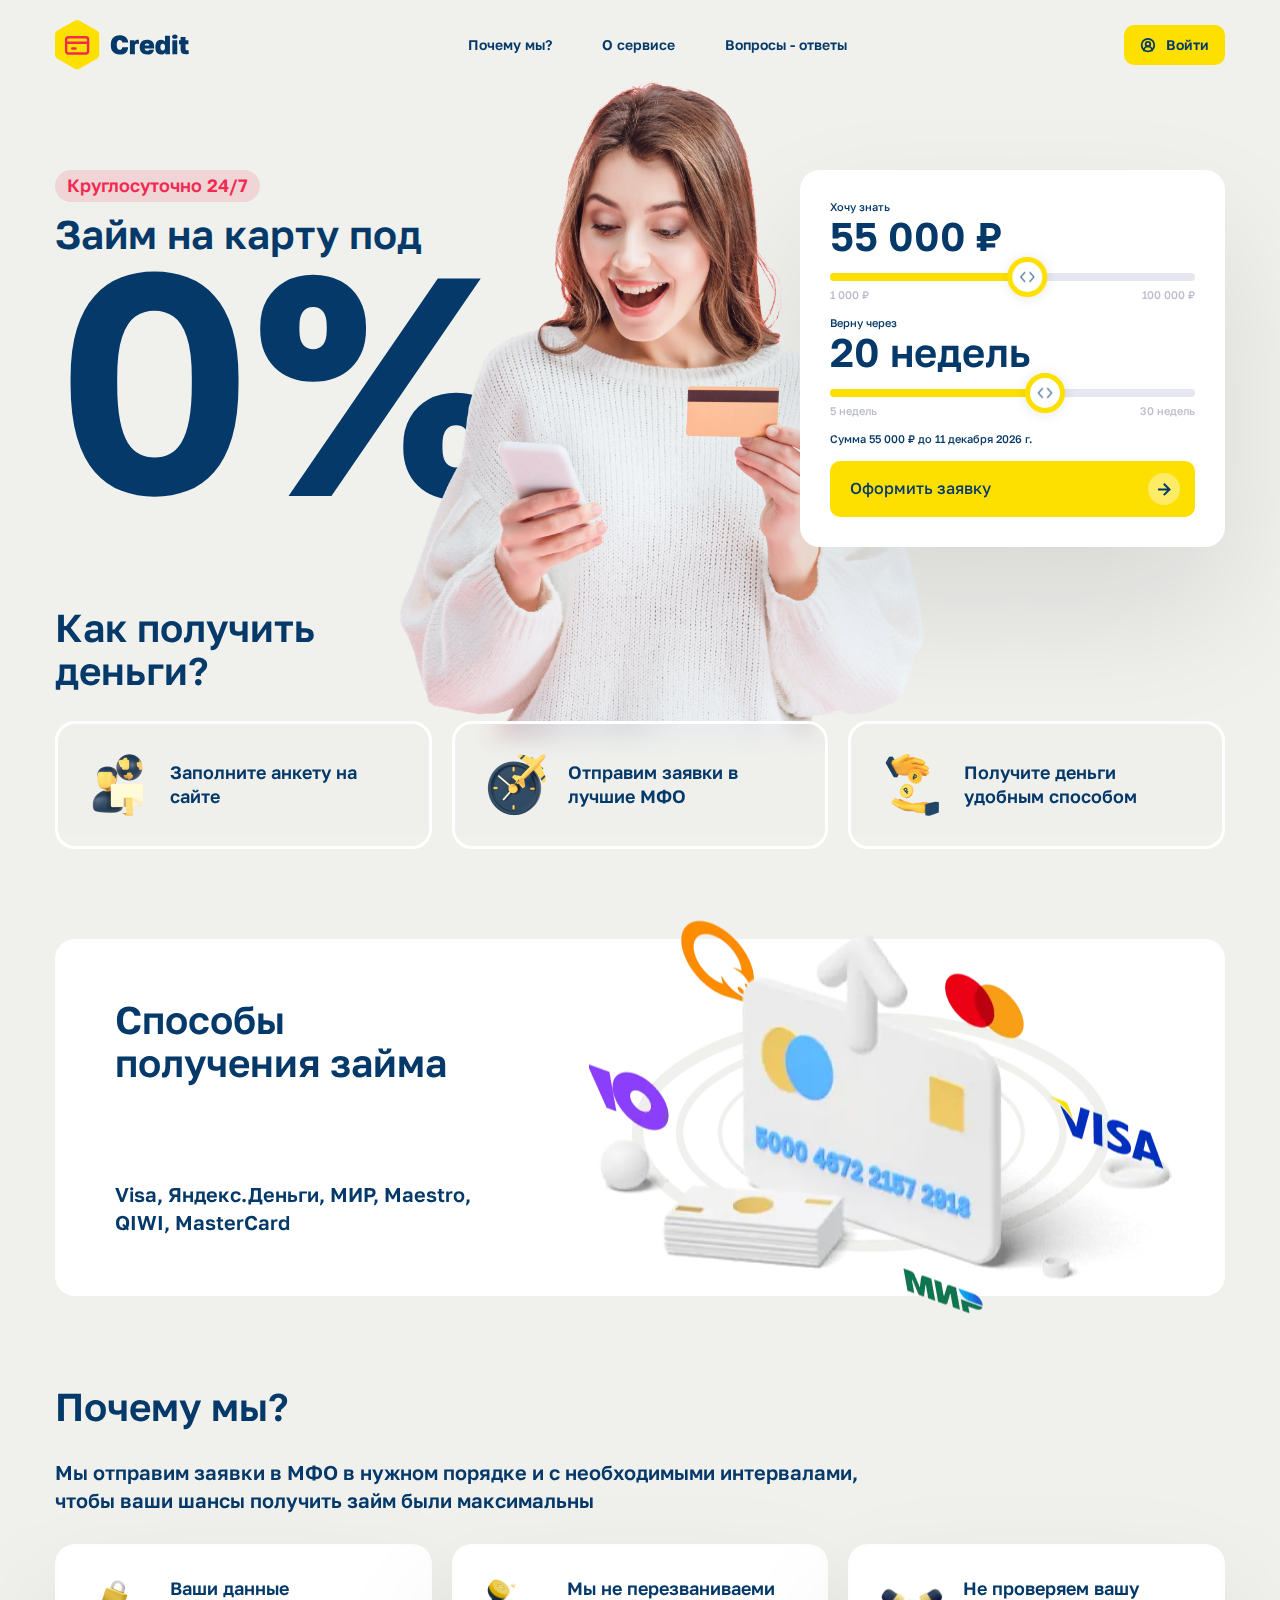
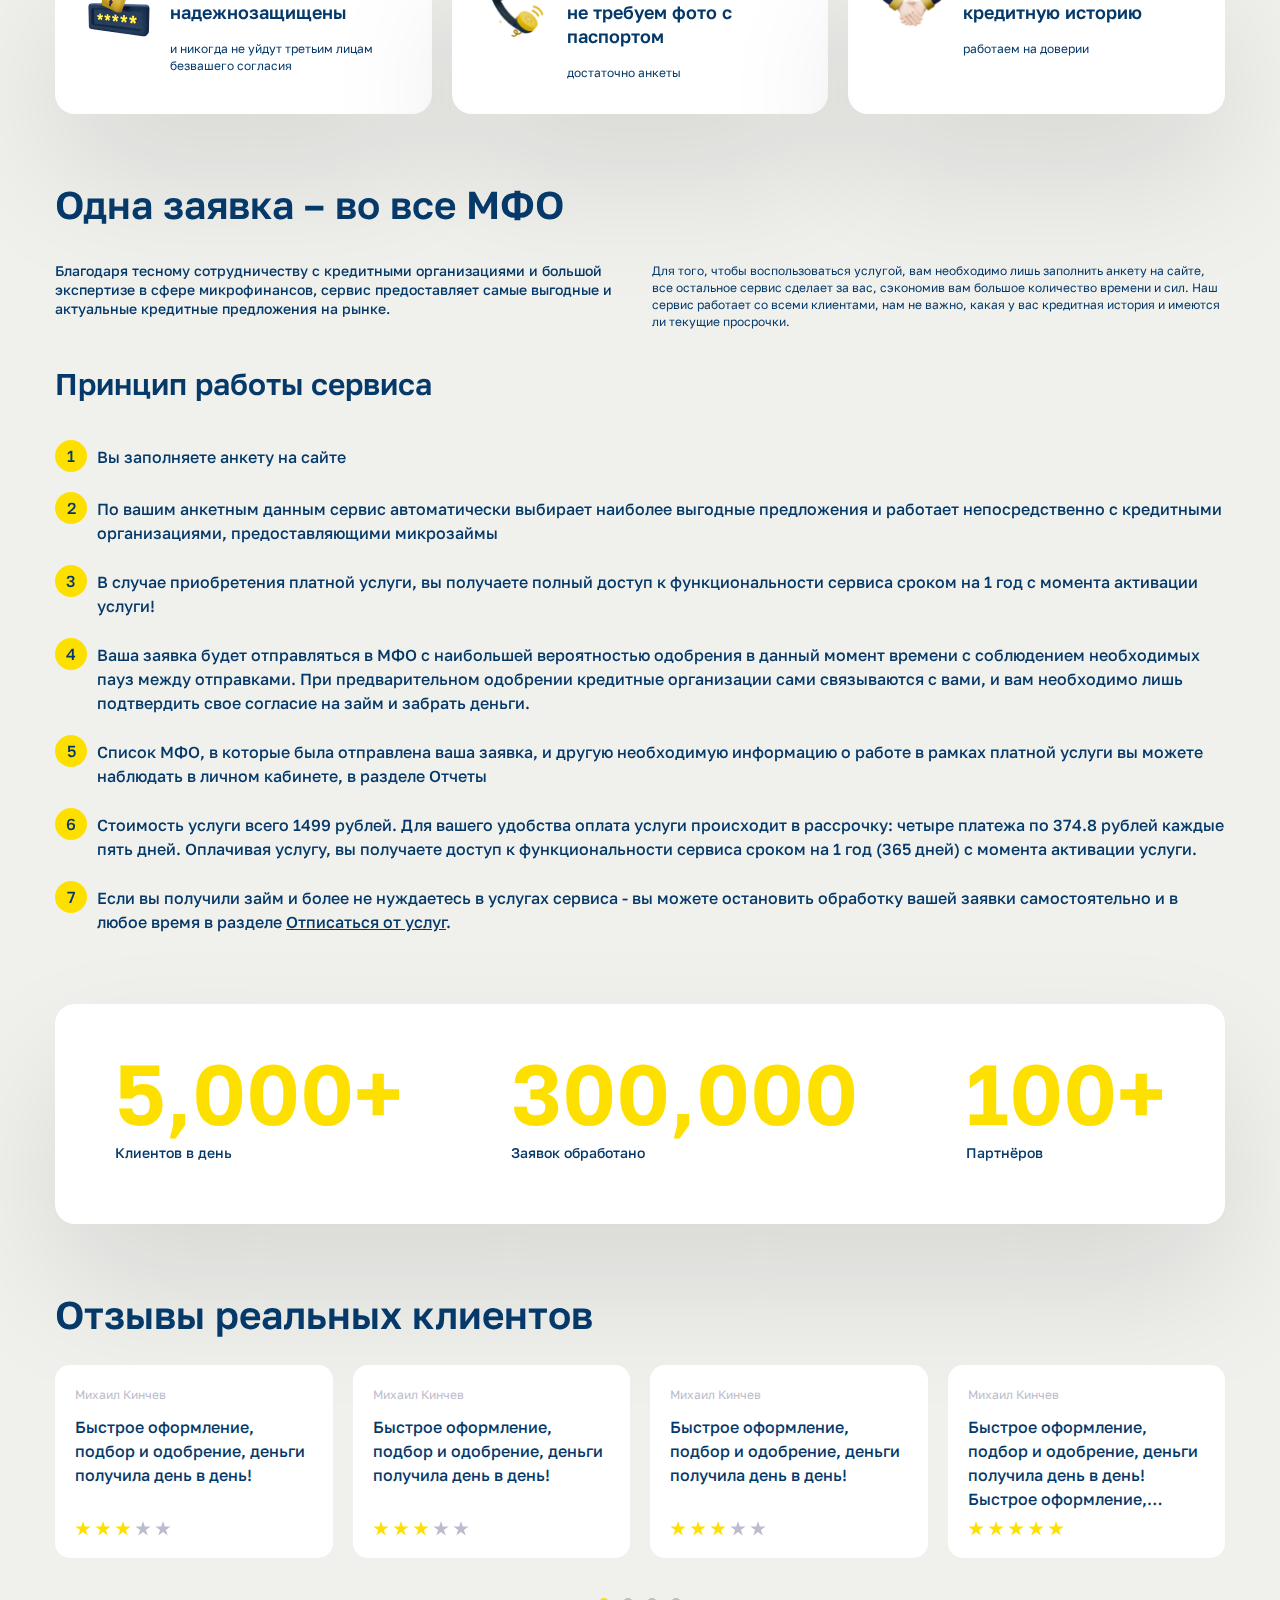
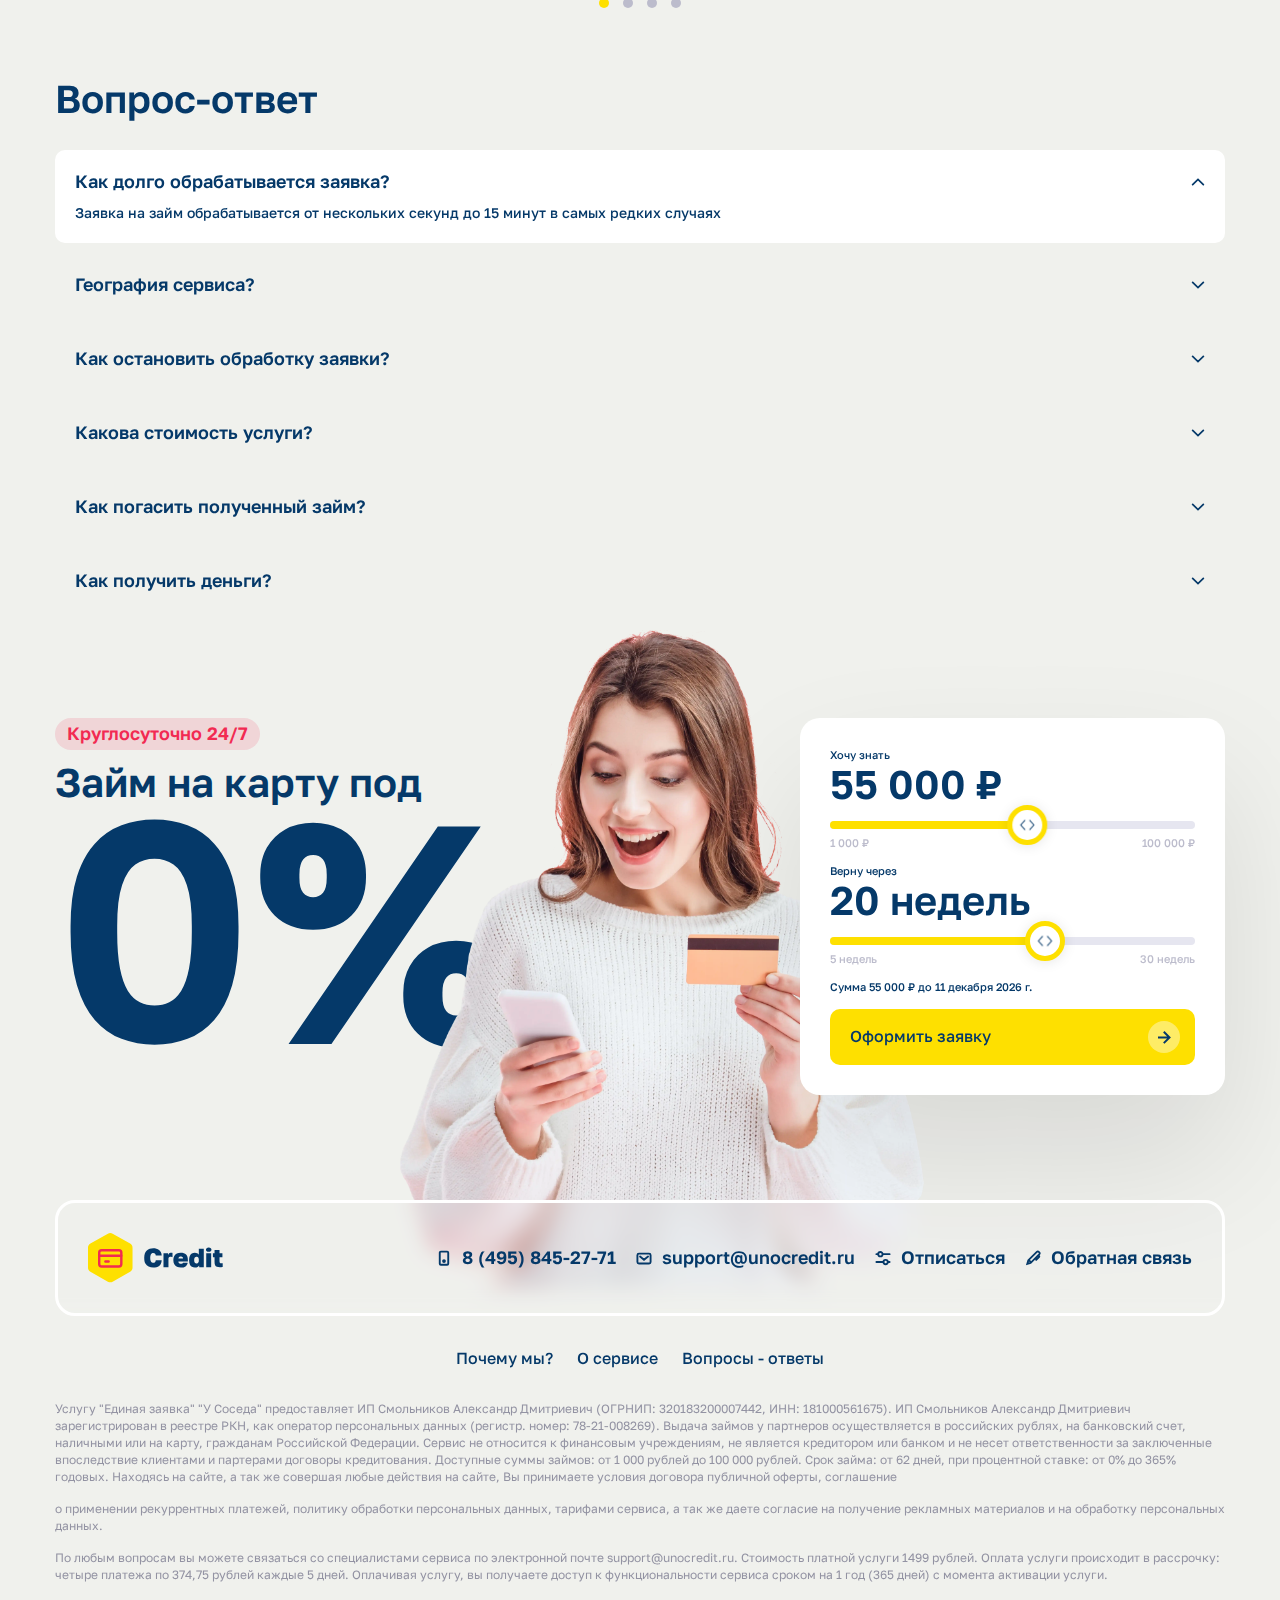
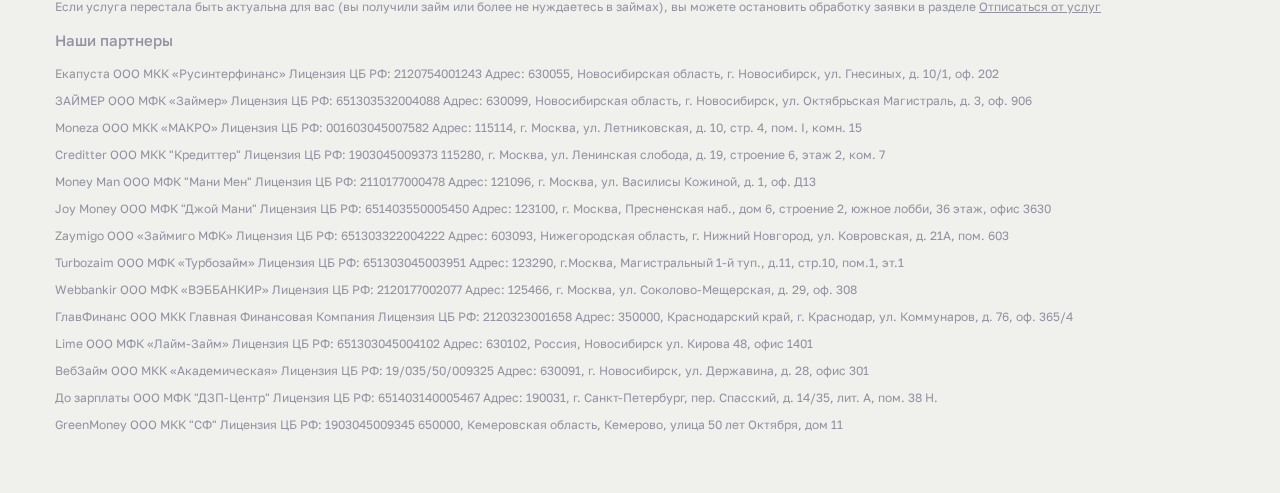
==== commit 39860574: "init" ====
--- a/index.html
+++ b/index.html
@@ -16,7 +16,7 @@
   </head>
   <body>
     <div class="wrapper">
-      <header class="header" data-menu>
+      <header class="header" data-menu data-popup-offset-padding>
         <div class="container">
           <div class="header__wrapper">
             <a class="header__loog" href="./index.html"
--- a/css/index.min.css
+++ b/css/index.min.css
@@ -1,4 +1,4 @@
-@charset "UTF-8";:root{--max-width-wrapper:1920px;--max-width-container:1170px;--container-pi:10px;--header-height:60px;--base-cristal-white:#ffffff;--base-rich-black:#053969;--brandbook-main:#fee000;--brandbook-grass:#9ed6a1;--brandbook-bordo:#760000;--brandbook-bottons:#204f3d;--brandbook-more:#f22a52;--buttons-white:#ffffff;--buttons-yellow:#fee000;--buttons-green:#2dbe64;--buttons-blue:#00a3ff;--buttons-red:#fe4928;--buttons-violet:#7b61ff;--gray-gray-10:#fafaff;--gray-gray-20:#f0f1ed;--gray-gray-30:#e6e6f0;--gray-gray-40:#bcbccc;--gray-gray-50:#9393a3;--gray-gray-60:#67677a;--gray-gray-70:#3e3e52;--tech-hot-red:#ff0000;--tech-sky:#00a3ff;--tech-greentekila:#0ff14e;--tech-barbie:#ff00a8;--zIndex:999}@media (min-width:768px){:root{--header-height:70px}}@media (min-width:1200px){:root{--header-height:90px}}*{padding:0;margin:0;border:0}*,:after,:before{box-sizing:border-box}:active,:focus{outline:0}a:active,a:focus{outline:0}aside,footer,header,nav{display:block}body,html{height:100%;width:100%;font-size:100%;line-height:1;-ms-text-size-adjust:100%;-moz-text-size-adjust:100%;-webkit-text-size-adjust:100%}button,input,textarea{font-family:inherit}input::-ms-clear{display:none}button{cursor:pointer}button::-moz-focus-inner{padding:0;border:0}a,a:visited{text-decoration:none}a:hover{text-decoration:none}ul li{list-style:none}img{max-width:100%;height:auto;-o-object-fit:cover;object-fit:cover;vertical-align:top}h1,h2,h3,h4,h5,h6{font-size:inherit;font-weight:inherit}@font-face{font-family:Golos;font-style:normal;font-weight:400;src:local("Golos"),local("Golos"),url(../fonts/golos/GolosText-Regular.woff2) format("woff2"),url(../fonts/golos/GolosText-Regular.woff) format("woff"),url(../fonts/golos/GolosText-Regular.ttf) format("truetype")}@font-face{font-family:Golos;font-style:normal;font-weight:500;src:local("Golos"),local("Golos"),url(../fonts/golos/GolosText-Medium.woff2) format("woff2"),url(../fonts/golos/GolosText-Medium.woff) format("woff"),url(../fonts/golos/GolosText-Medium.ttf) format("truetype")}@font-face{font-family:Golos;font-style:normal;font-weight:600;src:local("Golos"),local("Golos"),url(../fonts/golos/GolosText-SemiBold.woff2) format("woff2"),url(../fonts/golos/GolosText-SemiBold.woff) format("woff"),url(../fonts/golos/GolosText-SemiBold.ttf) format("truetype")}@font-face{font-family:Golos;font-style:normal;font-weight:700;src:local("Golos"),local("Golos"),url(../fonts/golos/GolosText-Bold.woff2) format("woff2"),url(../fonts/golos/GolosText-Bold.woff) format("woff"),url(../fonts/golos/GolosText-Bold.ttf) format("truetype")}@font-face{font-family:Inter;font-style:normal;font-weight:600;src:local("Inter"),local("Inter"),url(../fonts/inter/Inter-SemiBold.woff2) format("woff2"),url(../fonts/inter/Inter-SemiBold.woff) format("woff"),url(../fonts/inter/Inter-SemiBold.ttf) format("truetype")}body{font-family:Golos;font-size:1.125rem;font-style:normal;line-height:1.3;font-weight:400;color:var(--base-rich-black,#053969);background:var(--gray-gray-20,#f0f1ed)}body.no-scroll{overflow:hidden}.button{--height:3.25rem;--border-radius:0.625rem;--pl:1.25rem;--pr:0.938rem;--fs:1rem;--clr:var(--base-rich-black, #053969);--bg:var(--buttons-yellow, #fee000);--bg-hover:#feb700;--icon-size:2rem;--icon-svg-size:0.813rem;--icon-bg:rgba(255, 255, 255, 0.4);width:100%;min-height:var(--height);padding:0 var(--pr) 0 var(--pl);display:flex;align-items:center;justify-content:center;gap:10px;cursor:pointer;font-size:var(--fs);font-style:normal;font-weight:500;line-height:1.2;color:var(--clr);border-radius:var(--border-radius);background:var(--bg);transition:background .2s linear;border:none;outline:0}@media (any-hover:hover){.button:hover{background:var(--bg-hover)}}@media (min-width:768px){.button{--height:3.5rem}}.button__icon{flex:0 0 var(--icon-size);width:var(--icon-size);height:var(--icon-size);margin:0 0 0 auto;display:flex;align-items:center;justify-content:center;border-radius:50%;background:var(--icon-bg)}.button__icon svg{flex:0 0 var(--icon-svg-size);width:var(--icon-svg-size);height:var(--icon-svg-size);display:block;fill:currentColor}@media (min-width:768px){.button_sm{--height:2.5rem;--fs:0.875rem}}.button_secondary{--height:2.5rem;--fs:0.875rem}.wrapper{--_max-width:var(--max-width-wrapper, 1920px);width:100%;max-width:var(--_max-width);min-height:100%;margin:0 auto;display:flex;flex-direction:column;overflow:hidden}@media (max-width:768px){.wrapper{padding:var(--header-height) 0 0 0}}.container{--_max-width-container:var(--max-width-container, 1170px);--_padding-inline:var(--container-pi, 10px);margin:0 auto;padding:0 var(--_padding-inline);max-width:calc(var(--_max-width-container) + var(--_padding-inline) * 2)}.image{display:block;position:relative}.image img{width:100%;height:100%;display:block;position:absolute;top:0;left:0;-o-object-fit:cover;object-fit:cover}.content{flex:1 1 auto}@media (max-width:768px){.header{position:fixed;top:0;left:0;right:0;z-index:var(--zIndex)}.header.active .header__menu{transform:scale(1);opacity:1;visibility:visible;pointer-events:auto}.header.active .header__menu-toggle .header__menu-icon-burger{display:none}.header.active .header__menu-toggle .header__menu-icon-cross{display:block}.header.scrolled .header__wrapper::after{opacity:1;visibility:visible;pointer-events:auto}}.header__wrapper{min-height:var(--header-height);display:flex;align-items:center;justify-content:space-between;gap:15px}.header__wrapper::after{content:"";display:block;position:absolute;top:0;left:0;right:0;bottom:0;z-index:-1;background:rgba(240,241,237,.05);-webkit-backdrop-filter:blur(11px);backdrop-filter:blur(11px);opacity:0;visibility:hidden;pointer-events:none;transition-property:opacity,visibility,transform;transition-duration:.2s}@media (min-width:768px){.header__wrapper{padding:.625rem 0}.header__wrapper::after{display:none}}.header__loog{flex:0 0 113px;display:block}.header__loog img{width:100%}@media (min-width:768px){.header__loog{flex:0 1 135px;min-width:113px}}.header__menu-toggle,.header__user{flex:0 0 1.857em;height:1.857em;display:flex;align-items:center;justify-content:center;font-size:.875rem;font-weight:600;line-height:1.571;color:var(--base-rich-black,#053969);cursor:pointer;transition:color .2s linear,background .2s linear}.header__menu-toggle svg,.header__user svg{flex:0 0 auto;width:100%;height:100%;display:block;fill:transparent;stroke:currentColor;stroke-width:2;stroke-linecap:round}.header__menu-toggle span,.header__user span{display:none}@media (any-hover:hover){.header__menu-toggle:hover,.header__user:hover{color:var(--buttons-yellow,#fee000)}}@media (min-width:768px){.header__menu-toggle,.header__user{flex:0 0 auto;height:2.857em;padding:0 1.143em;border-radius:10px;background:var(--buttons-yellow,#fee000)}.header__menu-toggle svg,.header__user svg{flex:0 0 1.143em;width:1.143em;height:1.143em}.header__menu-toggle span,.header__user span{padding:0 0 0 .714em;display:block}}@media (min-width:768px) and (any-hover:hover){.header__menu-toggle:hover,.header__user:hover{color:var(--base-cristal-white,#fff);background:var(--base-rich-black,#053969)}}@media (max-width:768px){.header__user{display:none}}.header__menu-toggle .header__menu-icon-cross{display:none}@media (min-width:768px){.header__menu-toggle{display:none}}@media (max-width:768px){.header__menu{--padding-top:calc(var(--header-height) + 25px);padding:var(--padding-top) var(--container-pi) 20px var(--container-pi);display:flex;flex-direction:column;gap:.938rem;position:fixed;top:0;left:0;right:0;bottom:0;z-index:-1;transform:scale(1.1);opacity:0;visibility:hidden;pointer-events:none;transition-property:opacity,visibility,transform;transition-duration:.2s;background:var(--gray-gray-20,#f0f1ed)}.header__menu_default{--padding-top:calc(var(--header-height) + 10px)}.header__menu_default .header__actions .header__actions-wrapper{justify-content:flex-start}.header__menu_default .header__actions .header__action{padding:.75em .6em;justify-content:flex-start;text-align:left}}@media (max-width:768px){.header__actions{flex:1 1 auto;display:flex;flex-direction:column;overflow-x:hidden;overflow-y:auto}}.header__actions-wrapper{flex:1 1 auto;display:flex;flex-direction:column}@media (min-width:768px){.header__actions-wrapper{flex-direction:row;flex-wrap:wrap;gap:.938rem 1.25rem}}@media (min-width:1200px){.header__actions-wrapper{gap:.938rem 3.125rem}}.header__action{padding:.625em 0;display:flex;align-items:center;justify-content:center;font-size:1rem;font-weight:600;text-align:center;line-height:1.571;color:var(--base-rich-black,#053969);cursor:pointer;transition:color .2s linear,background .2s linear,border .2s linear;border-radius:.5em}.header__action.active{background:var(--base-cristal-white,#fff)}.header__action.active .header__action-icon{fill:var(--buttons-yellow,#fee000)}.header__action.active .header__action-icon_stroke{fill:transparent;stroke:var(--buttons-yellow,#fee000)}@media (min-width:768px){.header__action{padding:0;display:block;font-size:.875rem;text-align:left;border-radius:0;background:0 0;border-top:1px solid transparent;border-bottom:1px solid transparent}.header__action.active{color:var(--base-rich-black,#053969);background:0 0}}@media (min-width:768px) and (any-hover:hover){.header__action:hover{border-bottom-color:currentColor}}.header__action-icon{flex:0 0 1em;width:1em;height:1em;margin:0 .625em 0 0;display:block;fill:var(--gray-gray-40,#bcbccc);transition:fill .2s linear,stroke .2s linear}.header__action-icon_stroke{fill:transparent;stroke:var(--gray-gray-40,#bcbccc)}@media (min-width:768px){.header__action-icon{display:none}}.header__menu-button svg{flex:0 0 1.125rem;width:1.125rem;height:1.125rem;display:block;fill:transparent;stroke:currentColor;stroke-width:2}@media (min-width:768px){.header__menu-button{display:none}}.footer{--mb:20px;padding:0 0 30px 0}@media (min-width:768px){.footer{padding:0 0 50px 0}}@media (min-width:992px){.footer{--mb:30px;padding:0 0 60px 0}}.footer__header{margin:0 0 var(--mb) 0}@media (min-width:768px){.footer__header{padding:20px;display:flex;align-items:center;justify-content:space-between;border-radius:20px;border:3px solid var(--base-cristal-white,#fff);background:rgba(240,241,237,.05);-webkit-backdrop-filter:blur(11px);backdrop-filter:blur(11px)}}@media (min-width:1200px){.footer__header{padding:30px}}.footer__logo{max-width:113px;margin:0 0 var(--mb) 0;display:block}.footer__logo img{width:100%}@media (min-width:768px){.footer__logo{flex:0 0 136px;max-width:none;margin:0 30px 0 0}}.footer__contacts{display:flex;flex-wrap:wrap;gap:15px}@media (min-width:768px){.footer__contacts{justify-content:flex-end;gap:20px}}.footer__contact{flex:1 1 100%;display:flex;align-items:center;font-size:1.125rem;font-weight:600;line-height:1.333;color:var(--base-rich-black,#053969)}.footer__contact svg{flex:0 0 .889em;width:.889em;height:.889em;margin:0 .556em 0 0;display:block;fill:transparent;stroke:currentColor;stroke-width:2;stroke-linecap:round;transition:stroke .2s linear}@media (any-hover:hover){.footer__contact:hover svg{stroke:var(--buttons-yellow,#fee000)}}@media (min-width:768px){.footer__contact{flex:0 0 auto}}.footer__actions{margin:0 0 var(--mb) 0;display:flex;flex-wrap:wrap;justify-content:center;gap:10px}@media (min-width:576px){.footer__actions{gap:18px 24px}}.footer__action{flex:1 1 100%;display:block;cursor:pointer;font-size:1.125rem;font-weight:500;line-height:1.375;text-decoration:underline;color:var(--base-rich-black,#053969)}@media (min-width:576px){.footer__action{flex:0 0 auto;font-size:1rem;text-decoration:none;border-top:1px solid transparent;border-bottom:1px solid transparent;transition:border .2s linear}}@media (min-width:576px) and (any-hover:hover){.footer__action:hover{border-bottom-color:currentColor}}.footer__partners,.footer__text{display:block;font-size:.75rem;line-height:1.417;color:var(--gray-gray_50,#9393a3)}@media (max-width:576px){.footer__partners,.footer__text{text-align:justify}}.footer__label,.footer__text{margin:0 0 .938rem 0}.footer__text a{text-decoration:underline;color:inherit}@media (any-hover:hover){.footer__text a:hover{text-decoration:none}}.footer__label{display:block;font-size:.938rem;font-weight:500;line-height:1.333;color:var(--gray-gray_50,#9393a3)}.footer__partners li:not(:last-child){margin:0 0 .625rem 0}.index__title{margin:0 0 .75em 0;display:block;font-size:clamp(1.5rem,1.192rem + 1.54vw,2.5rem);font-weight:600;line-height:1.1;color:var(--base-rich-black,#053969)}.index__get-money,.index__paycards{margin:0 0 40px 0}@media (min-width:768px){.index__get-money,.index__paycards{margin:0 0 50px 0}}@media (min-width:992px){.index__get-money,.index__paycards{margin:0 0 70px 0}}@media (min-width:1200px){.index__get-money,.index__paycards{margin:0 0 90px 0}}.index__features,.index__index-info,.index__questions,.index__reviews,.index__statistics{margin:0 0 40px 0}@media (min-width:768px){.index__features,.index__index-info,.index__questions,.index__reviews,.index__statistics{margin:0 0 50px 0}}@media (min-width:992px){.index__features,.index__index-info,.index__questions,.index__reviews,.index__statistics{margin:0 0 60px 0}}@media (min-width:1200px){.index__features,.index__index-info,.index__questions,.index__reviews,.index__statistics{margin:0 0 70px 0}}@media (min-width:768px){.index__calc-bottom.calc{padding-top:35px;padding-bottom:105px}}.calc{padding:0 0 40px 0}@media (min-width:576px){.calc{padding:0 0 60px 0}}@media (min-width:768px){.calc{padding:80px 0 60px 0}}.calc__wrapper{max-width:450px;margin:0 auto;position:relative}@media (min-width:768px){.calc__wrapper{max-width:none;margin:0;display:flex;justify-content:space-between;gap:15px}}.calc__form{padding:15px;display:flex;flex-direction:column;border-radius:12px;background:var(--base-cristal-white,#fff);box-shadow:0 64px 134px 0 rgba(0,0,0,.1)}@media (min-width:576px){.calc__form{padding:20px}}@media (min-width:768px){.calc__form{flex:0 1 26.563rem;padding:30px;border-radius:20px}}.calc__group{margin:0 0 40px 0}@media (min-width:576px){.calc__group{margin:0 0 35px 0}}.calc__output,.calc__sublabel{display:block;font-size:.688rem;font-weight:500;line-height:1.273;color:var(--base-rich-black,#053969)}.calc__current-value{margin:0 0 1.25rem 0;display:block;font-size:1.688rem;font-weight:600;line-height:1.1;color:var(--base-rich-black,#053969)}@media (min-width:576px){.calc__current-value{margin:0 0 .938rem 0;font-size:2rem}}@media (min-width:768px){.calc__current-value{font-size:2.5rem}}.calc__output{margin:0 0 .938rem 0}.calc__submit{margin:auto 0 0 0}.calc__image{width:176px;display:block;position:absolute;top:0;right:0;z-index:-1}.calc__image img{width:100%}@media (min-width:768px){.calc__image{width:500px;top:auto;right:auto;left:50%;bottom:-193px;transform:translate3d(calc(-50% + 40px),0,0)}}@media (min-width:1200px){.calc__image{width:540px}}.calc__top{margin:0 0 1.563rem 0;display:flex;flex-direction:column;align-items:flex-start;position:relative;z-index:-1}.calc__top>div{padding:.222em .667em;margin:0 0 .556em 0;display:flex;align-items:center;justify-content:center;font-size:.625rem;text-align:center;font-weight:600;line-height:1.333;color:var(--brandbook-more,#f22a52);border-radius:83px;background:rgba(242,42,82,.14)}.calc__top>span{margin:0 0 .625rem 0;display:block;font-size:1rem;font-weight:600;line-height:1.1;color:var(--base-rich-black,#053969)}.calc__top>strong{display:block;font-size:110px;font-weight:600;line-height:.669;color:var(--base-rich-black,#053969)}@media (min-width:768px){.calc__top{flex:0 1 auto;margin:0}.calc__top>div{font-size:.875rem}.calc__top>span{margin:0 0 .938rem 0;font-size:1.875rem}.calc__top>strong{font-size:220px}}@media (min-width:1200px){.calc__top>div{font-size:1.125rem}.calc__top>span{font-size:2.5rem}.calc__top>strong{font-size:311px}}.calc__range.noUi-target{--height:8px;--border-radius:20px;--handle-size:40px;height:var(--height);padding:0 calc(var(--handle-size)/ 2);border-radius:var(--border-radius);background:var(--gray-gray-30,#e6e6f0);border:none;box-shadow:none}.calc__range.noUi-target::before{content:"";height:100%;width:calc(var(--handle-size)/ 2 + 2px);display:block;position:absolute;top:0;left:0;border-top-left-radius:var(--border-radius);border-bottom-left-radius:var(--border-radius);background:var(--brandbook-main,#fee000)}.calc__range.noUi-target .noUi-connects{border-radius:0}.calc__range.noUi-target .noUi-connect{background:var(--brandbook-main,#fee000)}.calc__range.noUi-target .noUi-handle{width:var(--handle-size);height:var(--handle-size);border-radius:50%;border:5px solid var(--brandbook-main,#fee000);top:calc(var(--height)/ 2);right:0;transform:translate3d(50%,-50%,0);background:var(--base-cristal-white,#fff);box-shadow:0 1px 13px 0 rgba(0,0,0,.1)}.calc__range.noUi-target .noUi-handle::before{display:none}.calc__range.noUi-target .noUi-handle::after{width:15px;height:11px;display:block;top:50%;left:50%;transform:translate3d(-50%,-50%,0);background-color:transparent;background-image:url(../images/calc/icon_01.svg);background-repeat:no-repeat;background-position:center;background-size:cover}.calc__range.noUi-target .noUi-pips{height:auto;padding:10px 0 0 0;display:flex;align-items:center;justify-content:space-between}.calc__range.noUi-target .noUi-value{position:static;transform:none;font-size:.688rem;font-weight:500;line-height:1.1;color:var(--gray-gray-40,#bcbccc)}.calc__range.noUi-target .noUi-marker{display:none}@media (min-width:576px){.calc__range.noUi-target .noUi-pips{padding:8px 0 0 0}}@media (max-width:576px){.get-money__title br{display:none}}.get-money__items{display:grid;grid-template-columns:repeat(auto-fit,minmax(300px,1fr));grid-auto-rows:1fr;gap:10px}@media (min-width:768px){.get-money__items{gap:20px}}.get-money__item{padding:10px;display:flex;align-items:center;border-radius:15px;border:1px solid var(--base-cristal-white,#fff);background:rgba(240,241,237,.05);-webkit-backdrop-filter:blur(11px);backdrop-filter:blur(11px)}@media (min-width:768px){.get-money__item{padding:20px;border-radius:20px;border-width:3px}}@media (min-width:1200px){.get-money__item{padding:30px}}.get-money__icon{flex:0 0 52px;margin:0 20px 0 0}@media (min-width:768px){.get-money__icon{flex:0 0 62px}}.get-money__label{display:block;font-size:.875rem;font-weight:600;line-height:1.333;color:var(--base-rich-black,#053969)}@media (min-width:768px){.get-money__label{font-size:1.125rem}}.paycards__body{padding:20px;display:flex;flex-direction:column;position:relative;border-radius:12px;background:var(--base-cristal-white,#fff)}@media (min-width:768px){.paycards__body{padding:40px;border-radius:20px}}@media (min-width:1200px){.paycards__body{min-height:357px;padding:60px}}.paycards__info{display:flex;flex-direction:column;justify-content:space-between;position:relative;z-index:1}@media (min-width:576px){.paycards__info{max-width:22.5rem}}@media (min-width:1200px){.paycards__info{flex:1 1 auto}}.paycards__subtitle{display:block;font-size:.875rem;font-weight:600;line-height:1.4;color:var(--base-rich-black,#053969)}@media (min-width:576px){.paycards__subtitle{font-size:1rem}}@media (min-width:768px){.paycards__subtitle{font-size:1.25rem}}.paycards__logos{margin:20px 0 0 0;display:grid;grid-template-columns:repeat(5,minmax(28px,50px));justify-content:space-between;align-items:center;gap:5px 20px}.paycards__logos img{width:100%}@media (min-width:576px){.paycards__logos{display:none}}.paycards__image{display:none}@media (min-width:576px){.paycards__image{width:38.462%;display:block;position:absolute;top:50%;right:20px;transform:translate3d(0,-50%,0)}.paycards__image img{width:100%}}@media (min-width:768px){.paycards__image{right:40px}}@media (min-width:1200px){.paycards__image{width:50.94%}}.features__subtitle{margin:0 0 1.25rem 0;display:block;font-size:.875rem;font-weight:600;line-height:1.4;color:var(--base-rich-black,#053969)}@media (min-width:768px){.features__subtitle{max-width:50.313rem;margin:0 0 1.875rem 0;font-size:1rem}}@media (min-width:1200px){.features__subtitle{font-size:1.25rem}}.features__items{display:grid;grid-template-columns:repeat(auto-fit,minmax(280px,1fr));grid-auto-rows:1fr;gap:10px}@media (min-width:768px){.features__items{gap:15px}}@media (min-width:1200px){.features__items{gap:20px}}.features__item{padding:15px;display:flex;border-radius:15px;border:3px solid rgba(240,241,237,.05);background:var(--base-cristal-white,#fff)}@media (min-width:768px){.features__item{box-shadow:0 64px 134px 0 rgba(0,0,0,.1)}}@media (min-width:1200px){.features__item{padding:30px;border-radius:20px}}.features__logo{flex:0 0 52px;margin:0 20px 0 0}@media (min-width:768px){.features__logo{flex:0 0 62px}}.features__label{margin:0 0 .313rem 0;display:block;font-size:.875rem;font-weight:600;line-height:1.333;color:var(--base-rich-black,#053969)}@media (min-width:768px){.features__label{margin:0 0 .938rem 0;font-size:1.125rem}}.features__sublabel{display:block;font-size:.75rem;line-height:1.417;color:var(--base-rich-black,#053969)}.index-info{--clr:var(--base-rich-black, #053969);--gap-block:15px}@media (min-width:768px){.index-info{--gap-block:25px}}@media (min-width:1200px){.index-info{--gap-block:35px}}.index-info__title{margin:0 0 var(--gap-block) 0}.index-info__head{margin:0 0 var(--gap-block) 0;display:grid;grid-template-columns:repeat(auto-fit,minmax(270px,1fr));gap:var(--gap-block) 24px}.index-info__subtitle{font-size:.875rem;font-weight:500;line-height:1.357;color:var(--clr)}.index-info__text{font-size:.75rem;line-height:1.417;color:var(--clr)}.index-info__label{margin:0 0 var(--gap-block) 0;display:block;font-size:1.25rem;font-weight:600;line-height:1.333;color:var(--clr)}@media (min-width:768px){.index-info__label{font-size:1.563rem}}@media (min-width:1200px){.index-info__label{font-size:1.875rem}}.index-info__list{counter-reset:list-counter}.index-info__item{display:flex;font-size:.875rem;font-weight:500;line-height:1.5;color:var(--clr)}.index-info__item:not(:last-child){margin:0 0 10px 0}.index-info__item p{padding:.313em 0 0 0}.index-info__item a{text-decoration:underline;color:inherit}@media (any-hover:hover){.index-info__item a:hover{text-decoration:none}}.index-info__item::before{counter-increment:list-counter;content:counter(list-counter);flex:0 0 1.929em;width:1.929em;height:1.929em;margin:0 .625rem 0 0;display:flex;align-items:center;justify-content:center;text-align:center;border-radius:50%;background:var(--brandbook-main,#fee000)}@media (min-width:768px){.index-info__item{font-size:1rem}.index-info__item:not(:last-child){margin:0 0 20px 0}.index-info__item::before{flex:0 0 2em;width:2em;height:2em}}.statistics__items{display:grid;grid-auto-rows:1fr;gap:15px}@media (min-width:576px){.statistics__items{padding:30px;grid-template-columns:repeat(3,auto);justify-content:space-between;gap:20px;border-radius:20px;background:var(--base-cristal-white,#fff);box-shadow:0 64px 134px 0 rgba(0,0,0,.1)}}@media (min-width:768px){.statistics__items{padding:40px}}@media (min-width:992px){.statistics__items{padding:60px}}@media (max-width:576px){.statistics__item{padding:10px;display:flex;align-items:center;border-radius:16px;background:var(--base-cristal-white,#fff)}}.statistics__icon{flex:0 0 48px;width:48px;height:48px;margin:0 10px 0 0;display:flex;align-items:center;justify-content:center;border-radius:50%;background:var(--brandbook-main,#fee000)}.statistics__icon img{flex:0 0 28px;width:28px}@media (min-width:576px){.statistics__icon{display:none}}.statistics__value{margin:0 0 .2em 0;display:block;font-size:clamp(24px,.231rem + 6.35vw,90px);font-weight:600;line-height:.7;color:var(--base-rich-black,#053969)}@media (min-width:576px){.statistics__value{color:var(--brandbook-main,#fee000)}}.statistics__label{font-size:.875rem;font-style:normal;font-weight:500;line-height:1.357;color:var(--base-rich-black,#053969)}.reviews{--negative-pi:calc(var(--container-pi) - var(--container-pi) * 2)}.reviews__slider .swiper{padding:0 var(--container-pi);margin:0 var(--negative-pi)}.reviews__slider .swiper-slide{height:auto}@media (min-width:1200px){.reviews__slider .swiper{margin:0;padding:0}}.reviews__slide{--gap-block:10px;height:100%;padding:20px;display:flex;flex-direction:column;border-radius:15px;background:var(--base-cristal-white,#fff)}.reviews__name{margin:0 0 var(--gap-block) 0;display:block;font-size:.75rem;line-height:1.667;color:var(--gray-gray-40,#bcbccc)}.reviews__comment{margin:0 0 var(--gap-block) 0;display:block;font-size:.875rem;font-weight:500;line-height:1.5;color:var(--base-rich-black,#053969);overflow:hidden;text-overflow:ellipsis;display:-moz-box;display:-webkit-box;-webkit-line-clamp:4;-webkit-box-orient:vertical;line-clamp:4;box-orient:vertical}@media (min-width:768px){.reviews__comment{font-size:1rem}}.reviews__grade{margin:auto 0 0 0;display:grid;grid-template-columns:repeat(5,16px);justify-content:start;gap:4px}.reviews__grade img{width:100%}.reviews__pagination{--swiper-pagination-color:var(--brandbook-main, #fee000);--swiper-pagination-bullet-width:10px;--swiper-pagination-bullet-height:10px;--swiper-pagination-bullet-inactive-color:var(--gray-gray-40, #bcbccc);--swiper-pagination-bullet-inactive-opacity:1;--swiper-pagination-bullet-horizontal-gap:7px;margin:24px 0 0 0;display:flex;justify-content:center}.reviews__pagination .swiper-pagination-bullet{transition:background .2s linear}@media (any-hover:hover){.reviews__pagination .swiper-pagination-bullet:hover{--swiper-pagination-bullet-inactive-color:var(
+@charset "UTF-8";:root{--max-width-wrapper:1920px;--max-width-container:1170px;--container-pi:10px;--header-height:60px;--base-cristal-white:#ffffff;--base-rich-black:#053969;--brandbook-main:#fee000;--brandbook-grass:#9ed6a1;--brandbook-bordo:#760000;--brandbook-bottons:#204f3d;--brandbook-more:#f22a52;--buttons-white:#ffffff;--buttons-yellow:#fee000;--buttons-green:#2dbe64;--buttons-blue:#00a3ff;--buttons-red:#fe4928;--buttons-violet:#7b61ff;--gray-gray-10:#fafaff;--gray-gray-20:#f0f1ed;--gray-gray-30:#e6e6f0;--gray-gray-40:#bcbccc;--gray-gray-50:#9393a3;--gray-gray-60:#67677a;--gray-gray-70:#3e3e52;--tech-hot-red:#ff0000;--tech-sky:#00a3ff;--tech-greentekila:#0ff14e;--tech-barbie:#ff00a8;--zIndex:999;--zIndexSelectDropdown:99}@media (min-width:768px){:root{--header-height:70px}}@media (min-width:1200px){:root{--header-height:90px}}*{padding:0;margin:0;border:0}*,:after,:before{box-sizing:border-box}:active,:focus{outline:0}a:active,a:focus{outline:0}aside,footer,header,nav{display:block}body,html{height:100%;width:100%;font-size:100%;line-height:1;-ms-text-size-adjust:100%;-moz-text-size-adjust:100%;-webkit-text-size-adjust:100%}button,input,textarea{font-family:inherit}input::-ms-clear{display:none}button{cursor:pointer}button::-moz-focus-inner{padding:0;border:0}a,a:visited{text-decoration:none}a:hover{text-decoration:none}ul li{list-style:none}img{max-width:100%;height:auto;-o-object-fit:cover;object-fit:cover;vertical-align:top}h1,h2,h3,h4,h5,h6{font-size:inherit;font-weight:inherit}@font-face{font-family:Golos;font-style:normal;font-weight:400;src:local("Golos"),local("Golos"),url(../fonts/golos/GolosText-Regular.woff2) format("woff2"),url(../fonts/golos/GolosText-Regular.woff) format("woff"),url(../fonts/golos/GolosText-Regular.ttf) format("truetype")}@font-face{font-family:Golos;font-style:normal;font-weight:500;src:local("Golos"),local("Golos"),url(../fonts/golos/GolosText-Medium.woff2) format("woff2"),url(../fonts/golos/GolosText-Medium.woff) format("woff"),url(../fonts/golos/GolosText-Medium.ttf) format("truetype")}@font-face{font-family:Golos;font-style:normal;font-weight:600;src:local("Golos"),local("Golos"),url(../fonts/golos/GolosText-SemiBold.woff2) format("woff2"),url(../fonts/golos/GolosText-SemiBold.woff) format("woff"),url(../fonts/golos/GolosText-SemiBold.ttf) format("truetype")}@font-face{font-family:Golos;font-style:normal;font-weight:700;src:local("Golos"),local("Golos"),url(../fonts/golos/GolosText-Bold.woff2) format("woff2"),url(../fonts/golos/GolosText-Bold.woff) format("woff"),url(../fonts/golos/GolosText-Bold.ttf) format("truetype")}@font-face{font-family:Inter;font-style:normal;font-weight:600;src:local("Inter"),local("Inter"),url(../fonts/inter/Inter-SemiBold.woff2) format("woff2"),url(../fonts/inter/Inter-SemiBold.woff) format("woff"),url(../fonts/inter/Inter-SemiBold.ttf) format("truetype")}body{font-family:Golos;font-size:1.125rem;font-style:normal;line-height:1.3;font-weight:400;color:var(--base-rich-black,#053969);background:var(--gray-gray-20,#f0f1ed)}body.no-scroll{overflow:hidden}.button{--height:3.25rem;--border-radius:0.625rem;--pl:1.25rem;--pr:0.938rem;--fs:1rem;--clr:var(--base-rich-black, #053969);--bg:var(--buttons-yellow, #fee000);--bg-hover:#feb700;--icon-size:2rem;--icon-svg-size:0.813rem;--icon-bg:rgba(255, 255, 255, 0.4);width:100%;min-height:var(--height);padding:0 var(--pr) 0 var(--pl);display:flex;align-items:center;justify-content:center;gap:10px;cursor:pointer;font-size:var(--fs);font-style:normal;font-weight:500;line-height:1.2;color:var(--clr);border-radius:var(--border-radius);background:var(--bg);transition:background .2s linear;border:none;outline:0}@media (any-hover:hover){.button:hover{background:var(--bg-hover)}}@media (min-width:768px){.button{--height:3.5rem}}.button__icon{flex:0 0 var(--icon-size);width:var(--icon-size);height:var(--icon-size);margin:0 0 0 auto;display:flex;align-items:center;justify-content:center;border-radius:50%;background:var(--icon-bg)}.button__icon svg{flex:0 0 var(--icon-svg-size);width:var(--icon-svg-size);height:var(--icon-svg-size);display:block;fill:currentColor}@media (min-width:768px){.button_sm{--height:2.5rem;--fs:0.875rem}}.button_secondary{--height:2.5rem;--fs:0.875rem}.wrapper{--_max-width:var(--max-width-wrapper, 1920px);width:100%;max-width:var(--_max-width);min-height:100%;margin:0 auto;display:flex;flex-direction:column;overflow:hidden}@media (max-width:768px){.wrapper{padding:var(--header-height) 0 0 0}}.container{--_max-width-container:var(--max-width-container, 1170px);--_padding-inline:var(--container-pi, 10px);margin:0 auto;padding:0 var(--_padding-inline);max-width:calc(var(--_max-width-container) + var(--_padding-inline) * 2)}.image{display:block;position:relative}.image img{width:100%;height:100%;display:block;position:absolute;top:0;left:0;-o-object-fit:cover;object-fit:cover}.content{flex:1 1 auto}@media (max-width:768px){.header{position:fixed;top:0;left:0;right:0;z-index:var(--zIndex)}.header.active .header__menu{transform:scale(1);opacity:1;visibility:visible;pointer-events:auto}.header.active .header__menu-toggle .header__menu-icon-burger{display:none}.header.active .header__menu-toggle .header__menu-icon-cross{display:block}.header.scrolled .header__wrapper::after{opacity:1;visibility:visible;pointer-events:auto}}.header__wrapper{min-height:var(--header-height);display:flex;align-items:center;justify-content:space-between;gap:15px}.header__wrapper::after{content:"";display:block;position:absolute;top:0;left:0;right:0;bottom:0;z-index:-1;background:rgba(240,241,237,.05);-webkit-backdrop-filter:blur(11px);backdrop-filter:blur(11px);opacity:0;visibility:hidden;pointer-events:none;transition-property:opacity,visibility,transform;transition-duration:.2s}@media (min-width:768px){.header__wrapper{padding:.625rem 0}.header__wrapper::after{display:none}}.header__loog{flex:0 0 113px;display:block}.header__loog img{width:100%}@media (min-width:768px){.header__loog{flex:0 1 135px;min-width:113px}}.header__menu-toggle,.header__user{flex:0 0 1.857em;height:1.857em;display:flex;align-items:center;justify-content:center;font-size:.875rem;font-weight:600;line-height:1.571;color:var(--base-rich-black,#053969);cursor:pointer;transition:color .2s linear,background .2s linear}.header__menu-toggle svg,.header__user svg{flex:0 0 auto;width:100%;height:100%;display:block;fill:transparent;stroke:currentColor;stroke-width:2;stroke-linecap:round}.header__menu-toggle span,.header__user span{display:none}@media (any-hover:hover){.header__menu-toggle:hover,.header__user:hover{color:var(--buttons-yellow,#fee000)}}@media (min-width:768px){.header__menu-toggle,.header__user{flex:0 0 auto;height:2.857em;padding:0 1.143em;border-radius:10px;background:var(--buttons-yellow,#fee000)}.header__menu-toggle svg,.header__user svg{flex:0 0 1.143em;width:1.143em;height:1.143em}.header__menu-toggle span,.header__user span{padding:0 0 0 .714em;display:block}}@media (min-width:768px) and (any-hover:hover){.header__menu-toggle:hover,.header__user:hover{color:var(--base-cristal-white,#fff);background:var(--base-rich-black,#053969)}}@media (max-width:768px){.header__user{display:none}}.header__menu-toggle .header__menu-icon-cross{display:none}@media (min-width:768px){.header__menu-toggle{display:none}}@media (max-width:768px){.header__menu{--padding-top:calc(var(--header-height) + 25px);padding:var(--padding-top) var(--container-pi) 20px var(--container-pi);display:flex;flex-direction:column;gap:.938rem;position:fixed;top:0;left:0;right:0;bottom:0;z-index:-1;transform:scale(1.1);opacity:0;visibility:hidden;pointer-events:none;transition-property:opacity,visibility,transform;transition-duration:.2s;background:var(--gray-gray-20,#f0f1ed)}.header__menu_default{--padding-top:calc(var(--header-height) + 10px)}.header__menu_default .header__actions .header__actions-wrapper{justify-content:flex-start}.header__menu_default .header__actions .header__action{padding:.75em .6em;justify-content:flex-start;text-align:left}}@media (max-width:768px){.header__actions{flex:1 1 auto;display:flex;flex-direction:column;overflow-x:hidden;overflow-y:auto}}.header__actions-wrapper{flex:1 1 auto;display:flex;flex-direction:column}@media (min-width:768px){.header__actions-wrapper{flex-direction:row;flex-wrap:wrap;gap:.938rem 1.25rem}}@media (min-width:1200px){.header__actions-wrapper{gap:.938rem 3.125rem}}.header__action{padding:.625em 0;display:flex;align-items:center;justify-content:center;font-size:1rem;font-weight:600;text-align:center;line-height:1.571;color:var(--base-rich-black,#053969);cursor:pointer;transition:color .2s linear,background .2s linear,border .2s linear;border-radius:.5em}.header__action.active{background:var(--base-cristal-white,#fff)}.header__action.active .header__action-icon{fill:var(--buttons-yellow,#fee000)}.header__action.active .header__action-icon_stroke{fill:transparent;stroke:var(--buttons-yellow,#fee000)}@media (min-width:768px){.header__action{padding:0;display:block;font-size:.875rem;text-align:left;border-radius:0;background:0 0;border-top:1px solid transparent;border-bottom:1px solid transparent}.header__action.active{color:var(--base-rich-black,#053969);background:0 0}}@media (min-width:768px) and (any-hover:hover){.header__action:hover{border-bottom-color:currentColor}}.header__action-icon{flex:0 0 1em;width:1em;height:1em;margin:0 .625em 0 0;display:block;fill:var(--gray-gray-40,#bcbccc);transition:fill .2s linear,stroke .2s linear}.header__action-icon_stroke{fill:transparent;stroke:var(--gray-gray-40,#bcbccc)}@media (min-width:768px){.header__action-icon{display:none}}.header__menu-button svg{flex:0 0 1.125rem;width:1.125rem;height:1.125rem;display:block;fill:transparent;stroke:currentColor;stroke-width:2}@media (min-width:768px){.header__menu-button{display:none}}.footer{--mb:20px;padding:0 0 30px 0}@media (min-width:768px){.footer{padding:0 0 50px 0}}@media (min-width:992px){.footer{--mb:30px;padding:0 0 60px 0}}.footer__header{margin:0 0 var(--mb) 0}@media (min-width:768px){.footer__header{padding:20px;display:flex;align-items:center;justify-content:space-between;border-radius:20px;border:3px solid var(--base-cristal-white,#fff);background:rgba(240,241,237,.05);-webkit-backdrop-filter:blur(11px);backdrop-filter:blur(11px)}}@media (min-width:1200px){.footer__header{padding:30px}}.footer__logo{max-width:113px;margin:0 0 var(--mb) 0;display:block}.footer__logo img{width:100%}@media (min-width:768px){.footer__logo{flex:0 0 136px;max-width:none;margin:0 30px 0 0}}.footer__contacts{display:flex;flex-wrap:wrap;gap:15px}@media (min-width:768px){.footer__contacts{justify-content:flex-end;gap:20px}}.footer__contact{flex:1 1 100%;display:flex;align-items:center;font-size:1.125rem;font-weight:600;line-height:1.333;color:var(--base-rich-black,#053969)}.footer__contact svg{flex:0 0 .889em;width:.889em;height:.889em;margin:0 .556em 0 0;display:block;fill:transparent;stroke:currentColor;stroke-width:2;stroke-linecap:round;transition:stroke .2s linear}@media (any-hover:hover){.footer__contact:hover svg{stroke:var(--buttons-yellow,#fee000)}}@media (min-width:768px){.footer__contact{flex:0 0 auto}}.footer__actions{margin:0 0 var(--mb) 0;display:flex;flex-wrap:wrap;justify-content:center;gap:10px}@media (min-width:576px){.footer__actions{gap:18px 24px}}.footer__action{flex:1 1 100%;display:block;cursor:pointer;font-size:1.125rem;font-weight:500;line-height:1.375;text-decoration:underline;color:var(--base-rich-black,#053969)}@media (min-width:576px){.footer__action{flex:0 0 auto;font-size:1rem;text-decoration:none;border-top:1px solid transparent;border-bottom:1px solid transparent;transition:border .2s linear}}@media (min-width:576px) and (any-hover:hover){.footer__action:hover{border-bottom-color:currentColor}}.footer__partners,.footer__text{display:block;font-size:.75rem;line-height:1.417;color:var(--gray-gray_50,#9393a3)}@media (max-width:576px){.footer__partners,.footer__text{text-align:justify}}.footer__label,.footer__text{margin:0 0 .938rem 0}.footer__text a{text-decoration:underline;color:inherit}@media (any-hover:hover){.footer__text a:hover{text-decoration:none}}.footer__label{display:block;font-size:.938rem;font-weight:500;line-height:1.333;color:var(--gray-gray_50,#9393a3)}.footer__partners li:not(:last-child){margin:0 0 .625rem 0}.index__title{margin:0 0 .75em 0;display:block;font-size:clamp(1.5rem,1.192rem + 1.54vw,2.5rem);font-weight:600;line-height:1.1;color:var(--base-rich-black,#053969)}.index__get-money,.index__paycards{margin:0 0 40px 0}@media (min-width:768px){.index__get-money,.index__paycards{margin:0 0 50px 0}}@media (min-width:992px){.index__get-money,.index__paycards{margin:0 0 70px 0}}@media (min-width:1200px){.index__get-money,.index__paycards{margin:0 0 90px 0}}.index__features,.index__index-info,.index__questions,.index__reviews,.index__statistics{margin:0 0 40px 0}@media (min-width:768px){.index__features,.index__index-info,.index__questions,.index__reviews,.index__statistics{margin:0 0 50px 0}}@media (min-width:992px){.index__features,.index__index-info,.index__questions,.index__reviews,.index__statistics{margin:0 0 60px 0}}@media (min-width:1200px){.index__features,.index__index-info,.index__questions,.index__reviews,.index__statistics{margin:0 0 70px 0}}@media (min-width:768px){.index__calc-bottom.calc{padding-top:35px;padding-bottom:105px}}.calc{padding:0 0 40px 0}@media (min-width:576px){.calc{padding:0 0 60px 0}}@media (min-width:768px){.calc{padding:80px 0 60px 0}}.calc__wrapper{max-width:450px;margin:0 auto;position:relative}@media (min-width:768px){.calc__wrapper{max-width:none;margin:0;display:flex;justify-content:space-between;gap:15px}}.calc__form{padding:15px;display:flex;flex-direction:column;border-radius:12px;background:var(--base-cristal-white,#fff);box-shadow:0 64px 134px 0 rgba(0,0,0,.1)}@media (min-width:576px){.calc__form{padding:20px}}@media (min-width:768px){.calc__form{flex:0 1 26.563rem;padding:30px;border-radius:20px}}.calc__group{margin:0 0 40px 0}@media (min-width:576px){.calc__group{margin:0 0 35px 0}}.calc__output,.calc__sublabel{display:block;font-size:.688rem;font-weight:500;line-height:1.273;color:var(--base-rich-black,#053969)}.calc__current-value{margin:0 0 1.25rem 0;display:block;font-size:1.688rem;font-weight:600;line-height:1.1;color:var(--base-rich-black,#053969)}@media (min-width:576px){.calc__current-value{margin:0 0 .938rem 0;font-size:2rem}}@media (min-width:768px){.calc__current-value{font-size:2.5rem}}.calc__output{margin:0 0 .938rem 0}.calc__submit{margin:auto 0 0 0}.calc__image{width:176px;display:block;position:absolute;top:0;right:0;z-index:-1}.calc__image img{width:100%}@media (min-width:768px){.calc__image{width:500px;top:auto;right:auto;left:50%;bottom:-193px;transform:translate3d(calc(-50% + 30px),0,0)}}@media (min-width:1200px){.calc__image{width:540px}}.calc__top{margin:0 0 1.563rem 0;display:flex;flex-direction:column;align-items:flex-start;position:relative;z-index:-1}.calc__top>div{padding:.222em .667em;margin:0 0 .556em 0;display:flex;align-items:center;justify-content:center;font-size:.625rem;text-align:center;font-weight:600;line-height:1.333;color:var(--brandbook-more,#f22a52);border-radius:83px;background:rgba(242,42,82,.14)}.calc__top>span{margin:0 0 .625rem 0;display:block;font-size:1rem;font-weight:600;line-height:1.1;color:var(--base-rich-black,#053969)}.calc__top>strong{display:block;font-size:110px;font-weight:600;line-height:.669;color:var(--base-rich-black,#053969)}@media (min-width:768px){.calc__top{flex:0 1 auto;margin:0}.calc__top>div{font-size:.875rem}.calc__top>span{margin:0 0 .938rem 0;font-size:1.875rem}.calc__top>strong{font-size:220px}}@media (min-width:1200px){.calc__top>div{font-size:1.125rem}.calc__top>span{font-size:2.5rem}.calc__top>strong{font-size:311px}}.calc__range.noUi-target{--height:8px;--border-radius:20px;--handle-size:40px;height:var(--height);padding:0 calc(var(--handle-size)/ 2);border-radius:var(--border-radius);background:var(--gray-gray-30,#e6e6f0);border:none;box-shadow:none}.calc__range.noUi-target::before{content:"";height:100%;width:calc(var(--handle-size)/ 2 + 2px);display:block;position:absolute;top:0;left:0;border-top-left-radius:var(--border-radius);border-bottom-left-radius:var(--border-radius);background:var(--brandbook-main,#fee000)}.calc__range.noUi-target .noUi-connects{border-radius:0}.calc__range.noUi-target .noUi-connect{background:var(--brandbook-main,#fee000)}.calc__range.noUi-target .noUi-handle{width:var(--handle-size);height:var(--handle-size);border-radius:50%;border:5px solid var(--brandbook-main,#fee000);top:calc(var(--height)/ 2);right:0;transform:translate3d(50%,-50%,0);background:var(--base-cristal-white,#fff);box-shadow:0 1px 13px 0 rgba(0,0,0,.1)}.calc__range.noUi-target .noUi-handle::before{display:none}.calc__range.noUi-target .noUi-handle::after{width:15px;height:11px;display:block;top:50%;left:50%;transform:translate3d(-50%,-50%,0);background-color:transparent;background-image:url(../images/calc/icon_01.svg);background-repeat:no-repeat;background-position:center;background-size:cover}.calc__range.noUi-target .noUi-pips{height:auto;padding:10px 0 0 0;display:flex;align-items:center;justify-content:space-between}.calc__range.noUi-target .noUi-value{position:static;transform:none;font-size:.688rem;font-weight:500;line-height:1.1;color:var(--gray-gray-40,#bcbccc)}.calc__range.noUi-target .noUi-marker{display:none}@media (min-width:576px){.calc__range.noUi-target .noUi-pips{padding:8px 0 0 0}}@media (max-width:576px){.get-money__title br{display:none}}.get-money__items{display:grid;grid-template-columns:repeat(auto-fit,minmax(300px,1fr));grid-auto-rows:1fr;gap:10px}@media (min-width:768px){.get-money__items{gap:20px}}.get-money__item{padding:10px;display:flex;align-items:center;border-radius:15px;border:1px solid var(--base-cristal-white,#fff);background:rgba(240,241,237,.05);-webkit-backdrop-filter:blur(11px);backdrop-filter:blur(11px)}@media (min-width:768px){.get-money__item{padding:20px;border-radius:20px;border-width:3px}}@media (min-width:1200px){.get-money__item{padding:30px}}.get-money__icon{flex:0 0 52px;margin:0 20px 0 0}@media (min-width:768px){.get-money__icon{flex:0 0 62px}}.get-money__label{display:block;font-size:.875rem;font-weight:600;line-height:1.333;color:var(--base-rich-black,#053969)}@media (min-width:768px){.get-money__label{font-size:1.125rem}}.paycards__body{padding:20px;display:flex;flex-direction:column;position:relative;border-radius:12px;background:var(--base-cristal-white,#fff)}@media (min-width:768px){.paycards__body{padding:40px;border-radius:20px}}@media (min-width:1200px){.paycards__body{min-height:357px;padding:60px}}.paycards__info{display:flex;flex-direction:column;justify-content:space-between;position:relative;z-index:1}@media (min-width:576px){.paycards__info{max-width:22.5rem}}@media (min-width:1200px){.paycards__info{flex:1 1 auto}}.paycards__subtitle{display:block;font-size:.875rem;font-weight:600;line-height:1.4;color:var(--base-rich-black,#053969)}@media (min-width:576px){.paycards__subtitle{font-size:1rem}}@media (min-width:768px){.paycards__subtitle{font-size:1.25rem}}.paycards__logos{margin:20px 0 0 0;display:grid;grid-template-columns:repeat(5,minmax(28px,50px));justify-content:space-between;align-items:center;gap:5px 20px}.paycards__logos img{width:100%}@media (min-width:576px){.paycards__logos{display:none}}.paycards__image{display:none}@media (min-width:576px){.paycards__image{width:38.462%;display:block;position:absolute;top:50%;right:20px;transform:translate3d(0,-50%,0)}.paycards__image img{width:100%}}@media (min-width:768px){.paycards__image{right:40px}}@media (min-width:1200px){.paycards__image{width:50.94%}}.features__subtitle{margin:0 0 1.25rem 0;display:block;font-size:.875rem;font-weight:600;line-height:1.4;color:var(--base-rich-black,#053969)}@media (min-width:768px){.features__subtitle{max-width:50.313rem;margin:0 0 1.875rem 0;font-size:1rem}}@media (min-width:1200px){.features__subtitle{font-size:1.25rem}}.features__items{display:grid;grid-template-columns:repeat(auto-fit,minmax(280px,1fr));grid-auto-rows:1fr;gap:10px}@media (min-width:768px){.features__items{gap:15px}}@media (min-width:1200px){.features__items{gap:20px}}.features__item{padding:15px;display:flex;border-radius:15px;border:3px solid rgba(240,241,237,.05);background:var(--base-cristal-white,#fff)}@media (min-width:768px){.features__item{box-shadow:0 64px 134px 0 rgba(0,0,0,.1)}}@media (min-width:1200px){.features__item{padding:30px;border-radius:20px}}.features__logo{flex:0 0 52px;margin:0 20px 0 0}@media (min-width:768px){.features__logo{flex:0 0 62px}}.features__label{margin:0 0 .313rem 0;display:block;font-size:.875rem;font-weight:600;line-height:1.333;color:var(--base-rich-black,#053969)}@media (min-width:768px){.features__label{margin:0 0 .938rem 0;font-size:1.125rem}}.features__sublabel{display:block;font-size:.75rem;line-height:1.417;color:var(--base-rich-black,#053969)}.index-info{--clr:var(--base-rich-black, #053969);--gap-block:15px}@media (min-width:768px){.index-info{--gap-block:25px}}@media (min-width:1200px){.index-info{--gap-block:35px}}.index-info__title{margin:0 0 var(--gap-block) 0}.index-info__head{margin:0 0 var(--gap-block) 0;display:grid;grid-template-columns:repeat(auto-fit,minmax(270px,1fr));gap:var(--gap-block) 24px}.index-info__subtitle{font-size:.875rem;font-weight:500;line-height:1.357;color:var(--clr)}.index-info__text{font-size:.75rem;line-height:1.417;color:var(--clr)}.index-info__label{margin:0 0 var(--gap-block) 0;display:block;font-size:1.25rem;font-weight:600;line-height:1.333;color:var(--clr)}@media (min-width:768px){.index-info__label{font-size:1.563rem}}@media (min-width:1200px){.index-info__label{font-size:1.875rem}}.index-info__list{counter-reset:list-counter}.index-info__item{display:flex;font-size:.875rem;font-weight:500;line-height:1.5;color:var(--clr)}.index-info__item:not(:last-child){margin:0 0 10px 0}.index-info__item p{padding:.313em 0 0 0}.index-info__item a{text-decoration:underline;color:inherit}@media (any-hover:hover){.index-info__item a:hover{text-decoration:none}}.index-info__item::before{counter-increment:list-counter;content:counter(list-counter);flex:0 0 1.929em;width:1.929em;height:1.929em;margin:0 .625rem 0 0;display:flex;align-items:center;justify-content:center;text-align:center;border-radius:50%;background:var(--brandbook-main,#fee000)}@media (min-width:768px){.index-info__item{font-size:1rem}.index-info__item:not(:last-child){margin:0 0 20px 0}.index-info__item::before{flex:0 0 2em;width:2em;height:2em}}.statistics__items{display:grid;grid-auto-rows:1fr;gap:15px}@media (min-width:576px){.statistics__items{padding:30px;grid-template-columns:repeat(3,auto);justify-content:space-between;gap:20px;border-radius:20px;background:var(--base-cristal-white,#fff);box-shadow:0 64px 134px 0 rgba(0,0,0,.1)}}@media (min-width:768px){.statistics__items{padding:40px}}@media (min-width:992px){.statistics__items{padding:60px}}@media (max-width:576px){.statistics__item{padding:10px;display:flex;align-items:center;border-radius:16px;background:var(--base-cristal-white,#fff)}}.statistics__icon{flex:0 0 48px;width:48px;height:48px;margin:0 10px 0 0;display:flex;align-items:center;justify-content:center;border-radius:50%;background:var(--brandbook-main,#fee000)}.statistics__icon img{flex:0 0 28px;width:28px}@media (min-width:576px){.statistics__icon{display:none}}.statistics__value{margin:0 0 .2em 0;display:block;font-size:clamp(24px,.231rem + 6.35vw,90px);font-weight:600;line-height:.7;color:var(--base-rich-black,#053969)}@media (min-width:576px){.statistics__value{color:var(--brandbook-main,#fee000)}}.statistics__label{font-size:.875rem;font-style:normal;font-weight:500;line-height:1.357;color:var(--base-rich-black,#053969)}.reviews{--negative-pi:calc(var(--container-pi) - var(--container-pi) * 2)}.reviews__slider .swiper{padding:0 var(--container-pi);margin:0 var(--negative-pi)}.reviews__slider .swiper-slide{height:auto}@media (min-width:1200px){.reviews__slider .swiper{margin:0;padding:0}}.reviews__slide{--gap-block:10px;height:100%;padding:20px;display:flex;flex-direction:column;border-radius:15px;background:var(--base-cristal-white,#fff)}.reviews__name{margin:0 0 var(--gap-block) 0;display:block;font-size:.75rem;line-height:1.667;color:var(--gray-gray-40,#bcbccc)}.reviews__comment{margin:0 0 var(--gap-block) 0;display:block;font-size:.875rem;font-weight:500;line-height:1.5;color:var(--base-rich-black,#053969);overflow:hidden;text-overflow:ellipsis;display:-moz-box;display:-webkit-box;-webkit-line-clamp:4;-webkit-box-orient:vertical;line-clamp:4;box-orient:vertical}@media (min-width:768px){.reviews__comment{font-size:1rem}}.reviews__grade{margin:auto 0 0 0;display:grid;grid-template-columns:repeat(5,16px);justify-content:start;gap:4px}.reviews__grade img{width:100%}.reviews__pagination{--swiper-pagination-color:var(--brandbook-main, #fee000);--swiper-pagination-bullet-width:10px;--swiper-pagination-bullet-height:10px;--swiper-pagination-bullet-inactive-color:var(--gray-gray-40, #bcbccc);--swiper-pagination-bullet-inactive-opacity:1;--swiper-pagination-bullet-horizontal-gap:7px;margin:24px 0 0 0;display:flex;justify-content:center}.reviews__pagination .swiper-pagination-bullet{transition:background .2s linear}@media (any-hover:hover){.reviews__pagination .swiper-pagination-bullet:hover{--swiper-pagination-bullet-inactive-color:var(
       --base-rich-black,
       #053969
     )}}@media (min-width:768px){.reviews__pagination{margin:30px 0 0 0}}@media (min-width:1200px){.reviews__pagination{margin:40px 0 0 0}}.questions{--padding:15px;--icon-size:0.625rem}@media (min-width:576px){.questions{--padding:20px;--icon-size:0.875rem}}.questions__item{border-radius:10px;overflow:hidden;transition:background .2s linear}@media (any-hover:hover){.questions__item:hover{background:var(--base-cristal-white,#fff)}}.questions__item.active{background:var(--base-cristal-white,#fff)}.questions__item.active .questions__icon svg{transform:scale(-1)}.questions__item.active .questions__body .questions__answer{transition-delay:.2s;opacity:1;visibility:visible;pointer-events:auto}@media (min-width:576px){.questions__item:not(:last-child){margin:0 0 10px 0}}.questions__button{padding:var(--padding);display:flex;justify-content:space-between;font-size:.875rem;font-weight:600;line-height:1.333;color:var(--base-rich-black,#053969);cursor:pointer}@media (min-width:576px){.questions__button{font-size:1.125rem}}.questions__icon{flex:0 0 auto;padding:.278em 0 0 0;margin:0 0 0 .625rem}.questions__icon svg{width:var(--icon-size);height:var(--icon-size);display:block;fill:transparent;stroke:currentColor;stroke-width:2;stroke-linecap:round;transition:transform .2s linear}.questions__body{padding:0 var(--padding) var(--padding) var(--padding);margin:-10px 0 0 0}.questions__answer{padding:0 calc(var(--icon-size) + .625rem) 0 0;display:block;font-size:.75rem;font-weight:500;line-height:1.357;color:var(--base-rich-black,#053969);opacity:0;visibility:hidden;pointer-events:none;transition-property:opacity,visibility,transform;transition-duration:.2s}@media (min-width:576px){.questions__answer{font-size:.875rem}}